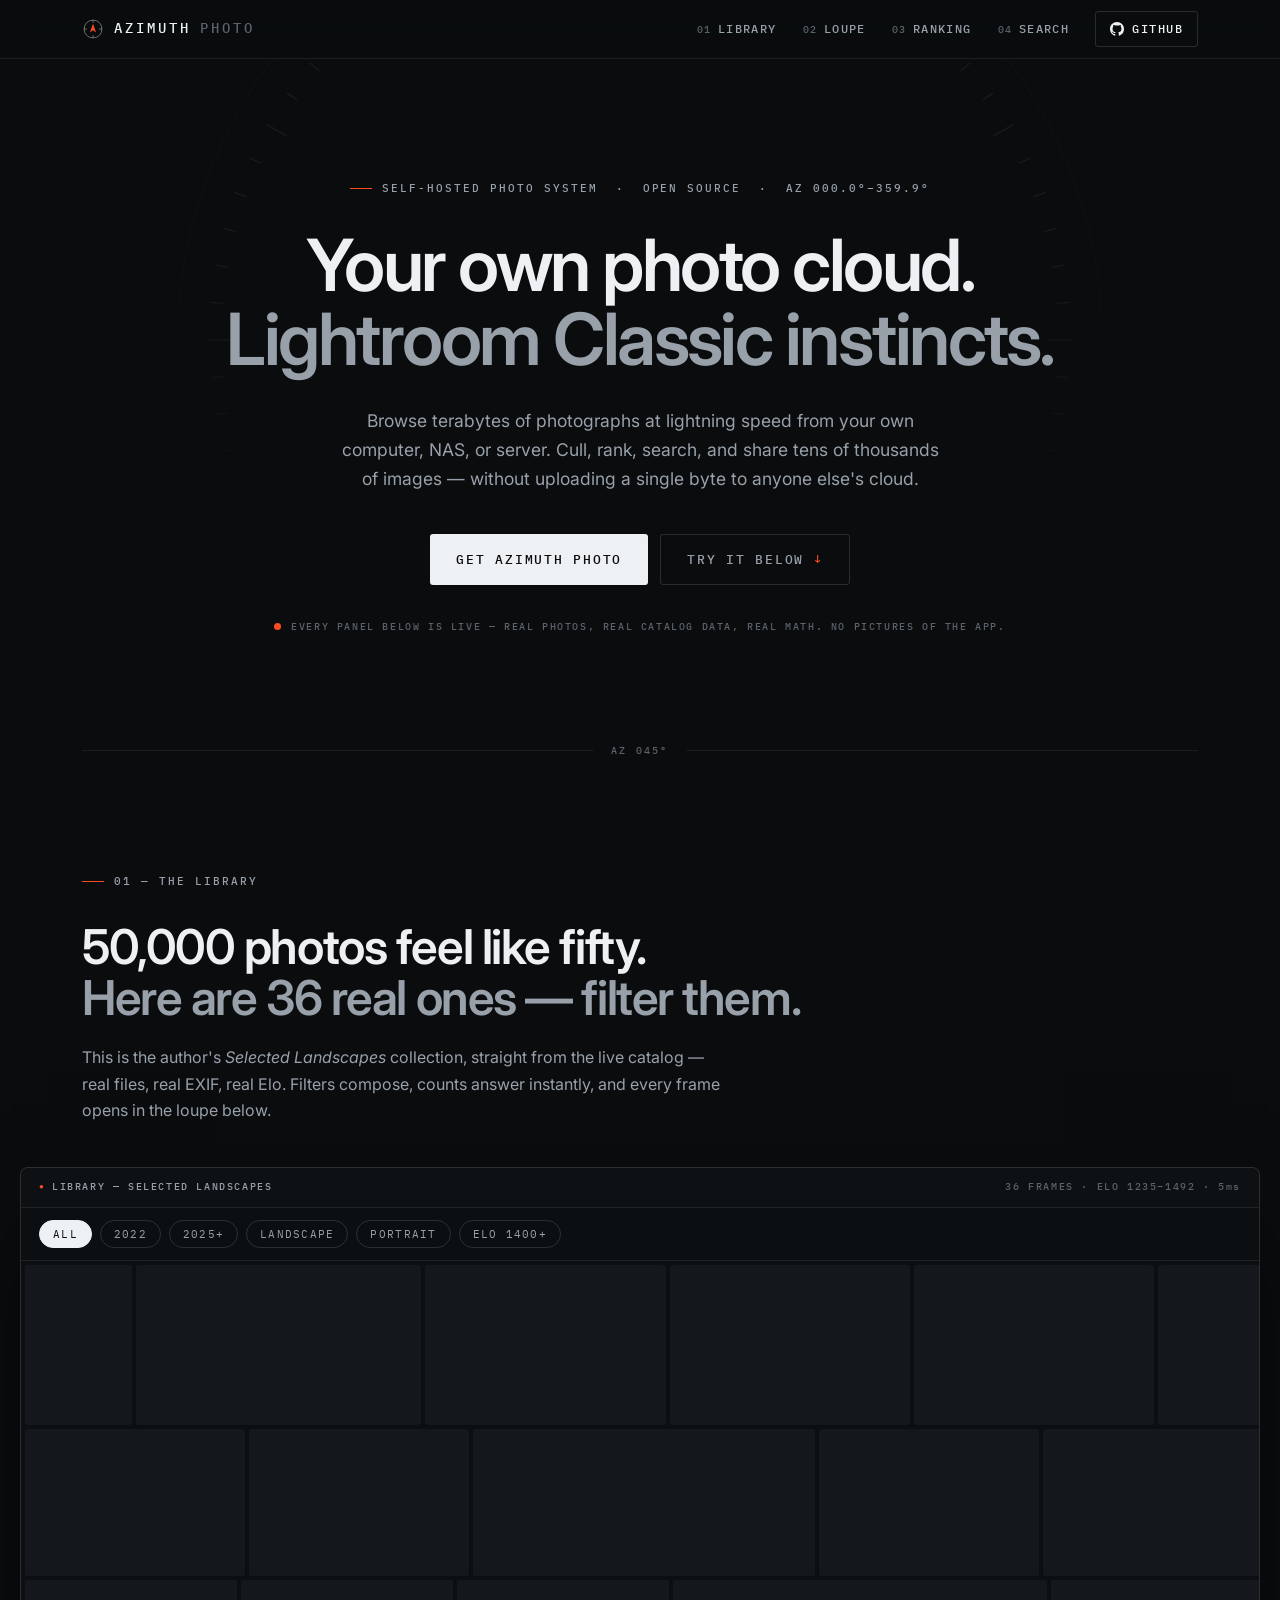
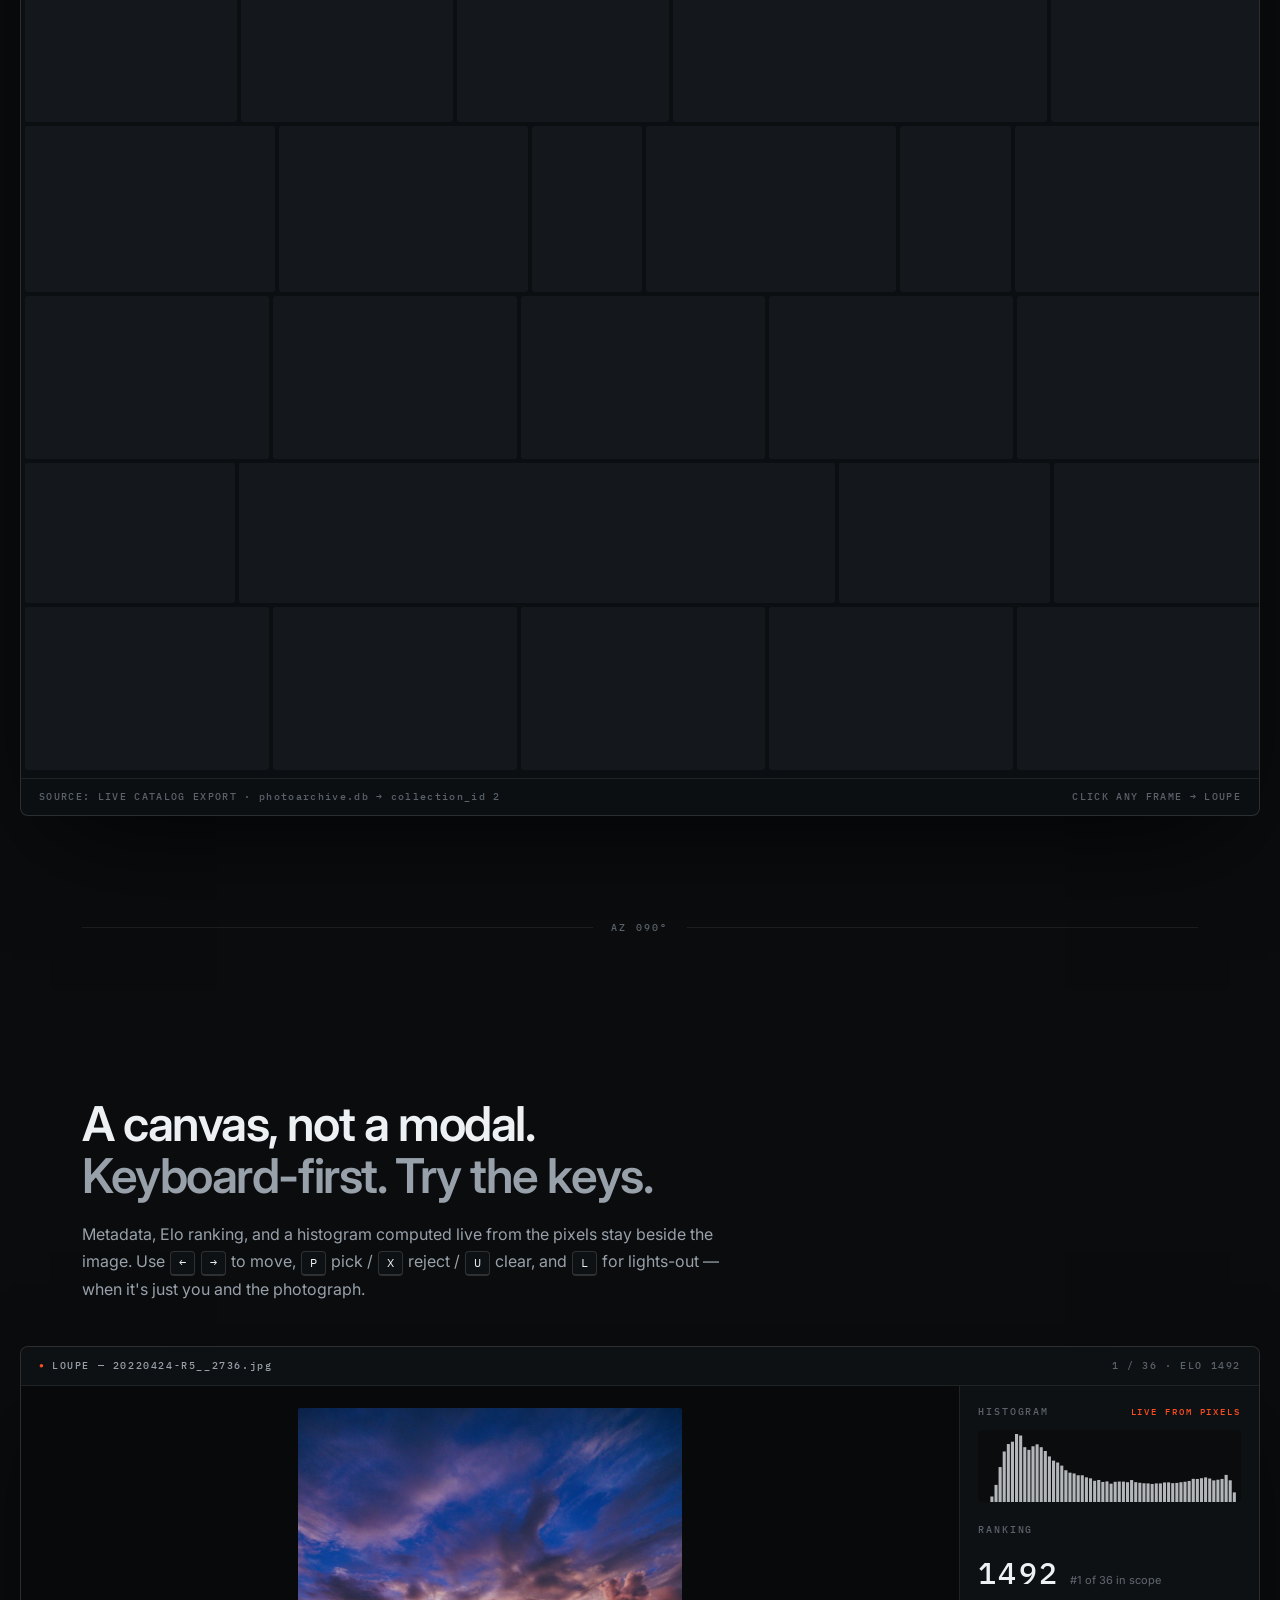
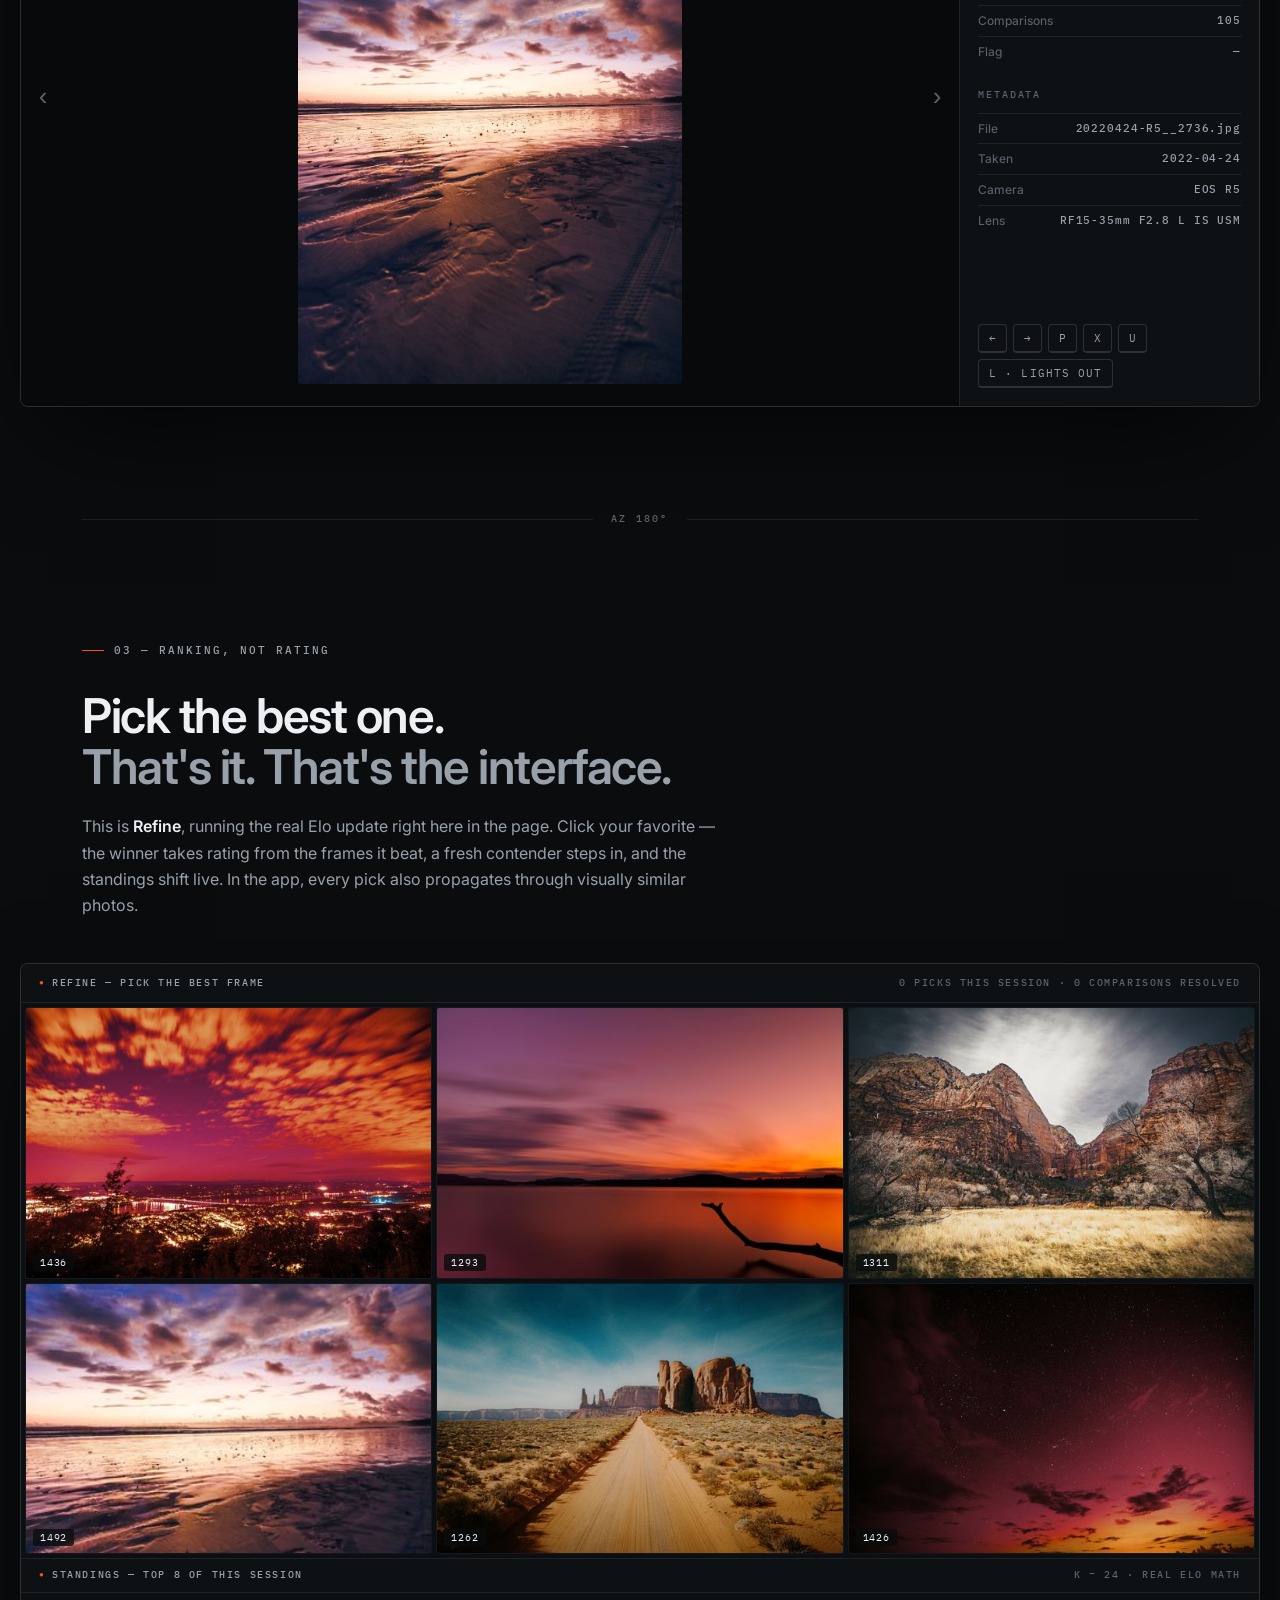
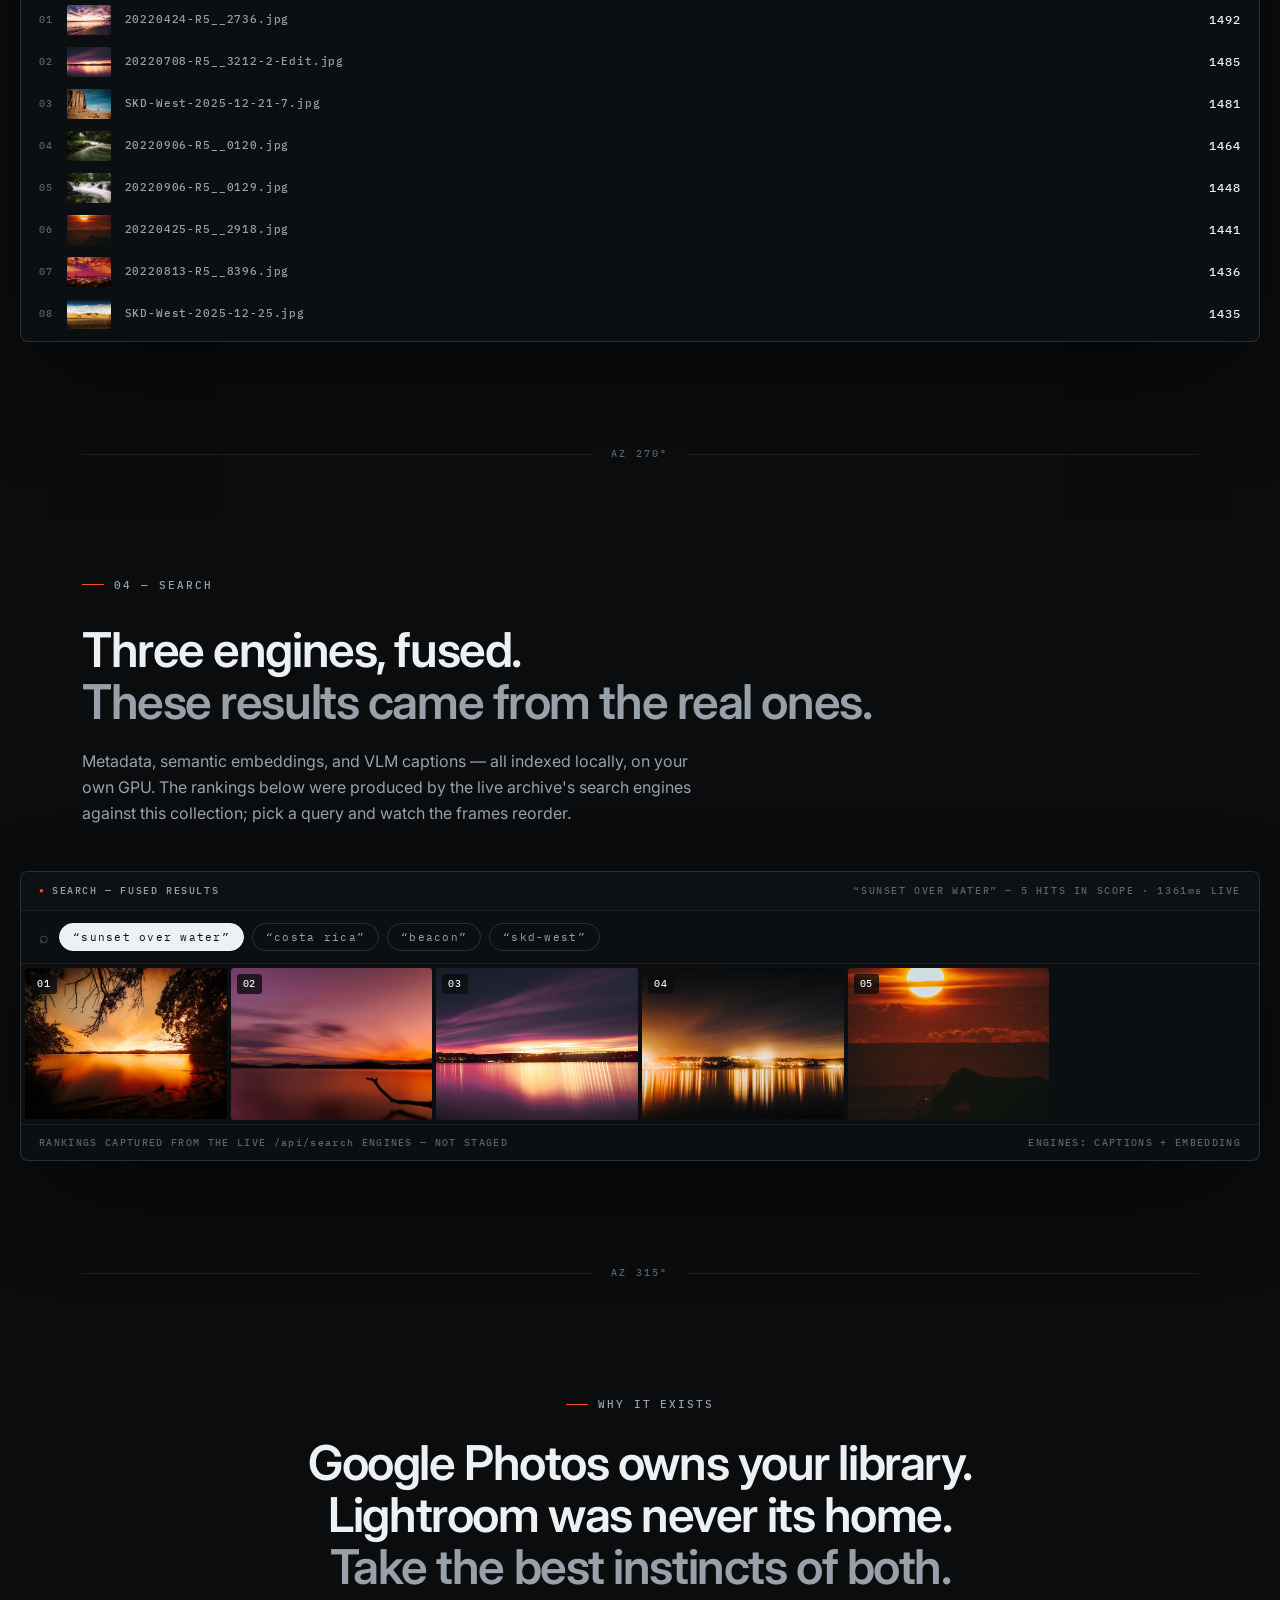
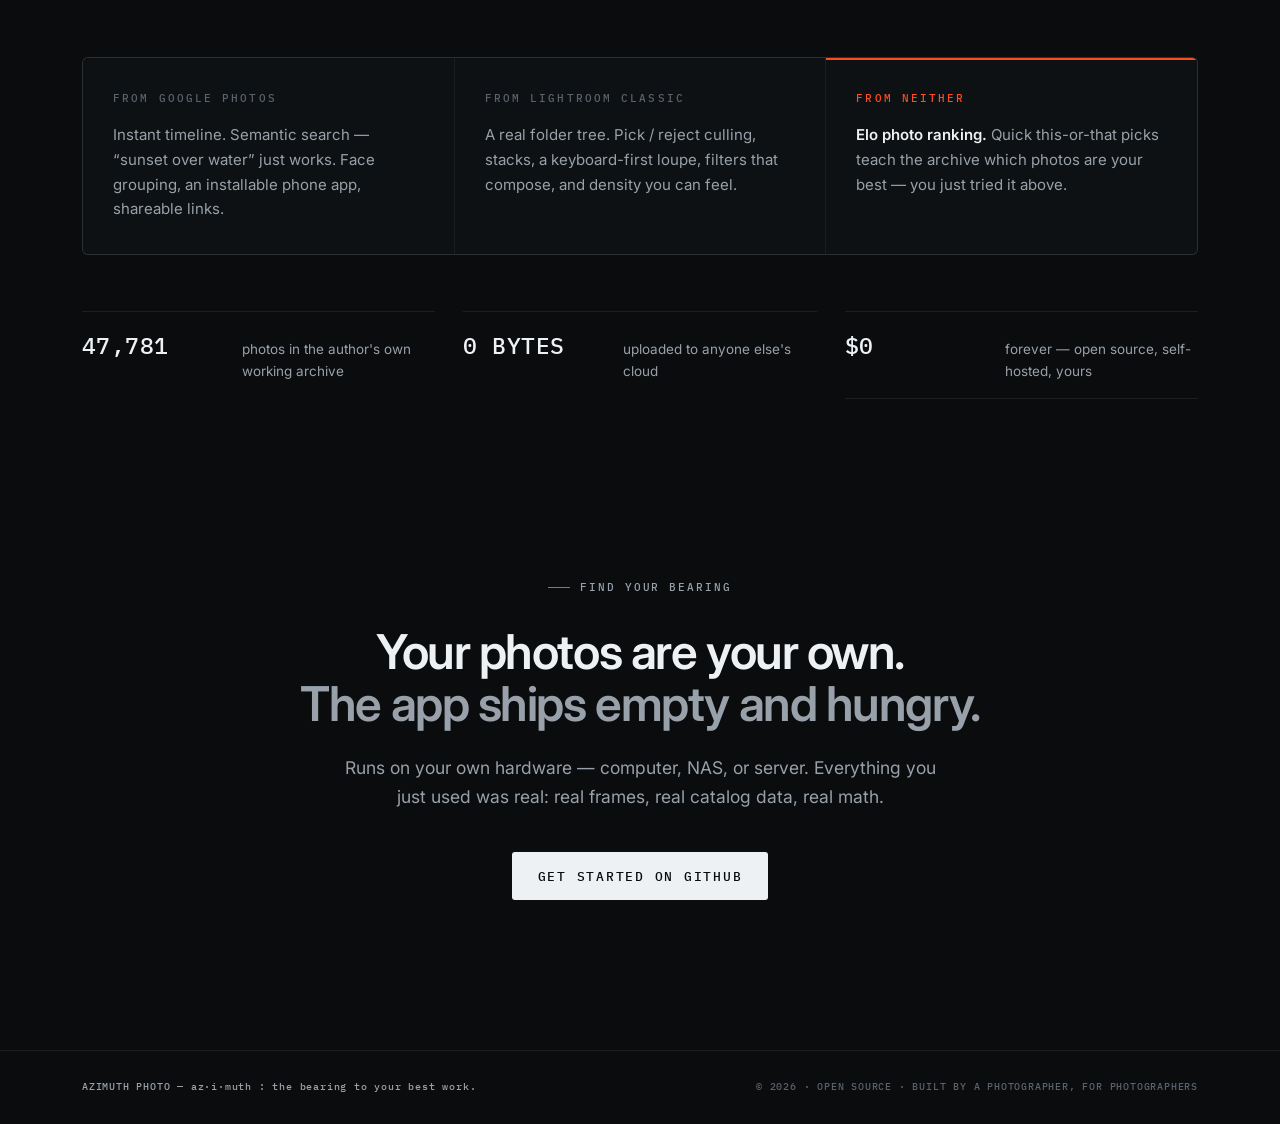
==== index.html @ 3cb63f6b "Point GitHub links at renamed azimuth-photo repo Co-Authored-By: Claude Fable 5 <noreply@anthropic.c" ====
<!DOCTYPE html>
<html lang="en">
<head>
<meta charset="UTF-8">
<meta name="viewport" content="width=device-width, initial-scale=1.0">
<title>Azimuth Photo — Your own photo cloud, with Lightroom Classic instincts</title>
<meta name="description" content="Azimuth Photo is a fast, self-hosted photo library. Browse terabytes at lightning speed, rank your best work with Elo, search semantically — all on your own hardware. Open source, free.">
<meta property="og:title" content="Azimuth Photo">
<meta property="og:description" content="Your own photo cloud — with Lightroom Classic instincts. Self-hosted, blazing fast, open source.">
<meta property="og:image" content="https://azimuthphoto.com/assets/photos/lg/4303.jpg">
<meta property="og:url" content="https://azimuthphoto.com">
<link rel="icon" href="assets/favicon.svg" type="image/svg+xml">
<link rel="preconnect" href="https://fonts.googleapis.com">
<link rel="preconnect" href="https://fonts.gstatic.com" crossorigin>
<link href="https://fonts.googleapis.com/css2?family=Inter:wght@400;450;500;600&family=IBM+Plex+Mono:wght@400;500&display=swap" rel="stylesheet">
<link rel="stylesheet" href="style.css">
</head>
<body>

<nav class="nav">
  <div class="nav-inner">
    <a class="wordmark" href="#top">
      <svg class="mark" viewBox="0 0 32 32" aria-hidden="true"><g fill="none" stroke="currentColor"><circle cx="16" cy="16" r="13" stroke-width="1.2" opacity=".5"/><path d="M16 3v4M16 25v4M3 16h4M25 16h4" stroke-width="1.2" opacity=".5"/><path d="M16 8.5 20.5 21 16 17.8 11.5 21Z" fill="var(--accent)" stroke="none"/></g></svg>
      <span>AZIMUTH</span><span class="wm-dim">PHOTO</span>
    </a>
    <div class="nav-links">
      <a href="#library"><span class="idx">01</span>Library</a>
      <a href="#loupe"><span class="idx">02</span>Loupe</a>
      <a href="#ranking"><span class="idx">03</span>Ranking</a>
      <a href="#search"><span class="idx">04</span>Search</a>
      <a class="nav-cta" href="https://github.com/Sean-Kenneth-Doherty/azimuth-photo" target="_blank" rel="noopener">
        <svg viewBox="0 0 16 16" width="14" height="14" fill="currentColor" aria-hidden="true"><path d="M8 0C3.58 0 0 3.58 0 8c0 3.54 2.29 6.53 5.47 7.59.4.07.55-.17.55-.38 0-.19-.01-.82-.01-1.49-2.01.37-2.53-.49-2.69-.94-.09-.23-.48-.94-.82-1.13-.28-.15-.68-.52-.01-.53.63-.01 1.08.58 1.23.82.72 1.21 1.87.87 2.33.66.07-.52.28-.87.51-1.07-1.78-.2-3.64-.89-3.64-3.95 0-.87.31-1.59.82-2.15-.08-.2-.36-1.02.08-2.12 0 0 .67-.21 2.2.82.64-.18 1.32-.27 2-.27s1.36.09 2 .27c1.53-1.04 2.2-.82 2.2-.82.44 1.1.16 1.92.08 2.12.51.56.82 1.27.82 2.15 0 3.07-1.87 3.75-3.65 3.95.29.25.54.73.54 1.48 0 1.07-.01 1.93-.01 2.2 0 .21.15.46.55.38A8.01 8.01 0 0 0 16 8c0-4.42-3.58-8-8-8Z"/></svg>
        GITHUB
      </a>
    </div>
  </div>
</nav>

<header class="hero" id="top">
  <div class="compass" aria-hidden="true"></div>
  <div class="hero-inner">
    <p class="kicker mono reveal"><span class="tick"></span>SELF-HOSTED PHOTO SYSTEM&nbsp;&nbsp;·&nbsp;&nbsp;OPEN SOURCE&nbsp;&nbsp;·&nbsp;&nbsp;AZ 000.0°–359.9°</p>
    <h1 class="reveal d1">Your own photo cloud.<br><span class="dim">Lightroom Classic instincts.</span></h1>
    <p class="lede reveal d2">Browse terabytes of photographs at lightning speed from your own computer, NAS, or server. Cull, rank, search, and share tens of thousands of images — without uploading a single byte to anyone else's cloud.</p>
    <div class="hero-actions reveal d3">
      <a class="btn btn-primary" href="https://github.com/Sean-Kenneth-Doherty/azimuth-photo" target="_blank" rel="noopener">GET AZIMUTH PHOTO</a>
      <a class="btn btn-ghost" href="#library">TRY IT BELOW <span class="arrow">↓</span></a>
    </div>
    <p class="live-note mono reveal d3"><span class="pulse"></span>EVERY PANEL BELOW IS LIVE — REAL PHOTOS, REAL CATALOG DATA, REAL MATH. NO PICTURES OF THE APP.</p>
  </div>
</header>

<div class="ruler" aria-hidden="true"><span class="mono">AZ 045°</span></div>

<!-- ——— 01 · LIBRARY (interactive grid) ——— -->
<section class="feature" id="library">
  <div class="section-inner">
    <p class="kicker mono reveal"><span class="tick"></span>01 — THE LIBRARY</p>
    <h2 class="reveal d1">50,000 photos feel like fifty.<br><span class="dim">Here are 36 real ones — filter them.</span></h2>
    <p class="section-lede reveal d2">This is the author's <em>Selected Landscapes</em> collection, straight from the live catalog — real files, real EXIF, real Elo. Filters compose, counts answer instantly, and every frame opens in the loupe below.</p>
  </div>
  <div class="widget reveal d2">
    <div class="widget-bar mono">
      <span class="wb-title">LIBRARY — SELECTED LANDSCAPES</span>
      <span class="wb-meta" id="grid-count"></span>
    </div>
    <div class="widget-toolbar" id="grid-filters"></div>
    <div class="lib-grid" id="lib-grid"></div>
    <div class="widget-foot mono"><span>SOURCE: LIVE CATALOG EXPORT · photoarchive.db → collection_id 2</span><span>CLICK ANY FRAME → LOUPE</span></div>
  </div>
</section>

<div class="ruler" aria-hidden="true"><span class="mono">AZ 090°</span></div>

<!-- ——— 02 · LOUPE (interactive) ——— -->
<section class="feature" id="loupe">
  <div class="section-inner">
    <p class="kicker mono reveal"><span class="tick"></span>02 — THE LOUPE</p>
    <h2 class="reveal d1">A canvas, not a modal.<br><span class="dim">Keyboard-first. Try the keys.</span></h2>
    <p class="section-lede reveal d2">Metadata, Elo ranking, and a histogram computed live from the pixels stay beside the image. Use <span class="key">←</span> <span class="key">→</span> to move, <span class="key">P</span> pick / <span class="key">X</span> reject / <span class="key">U</span> clear, and <span class="key">L</span> for lights-out — when it's just you and the photograph.</p>
  </div>
  <div class="widget loupe-widget reveal d2" id="loupe-widget" tabindex="0">
    <div class="widget-bar mono">
      <span class="wb-title" id="loupe-title">LOUPE</span>
      <span class="wb-meta" id="loupe-pos"></span>
    </div>
    <div class="loupe-body">
      <button class="loupe-nav prev" id="loupe-prev" aria-label="Previous photo">‹</button>
      <div class="loupe-stage" id="loupe-stage"><img id="loupe-img" alt="Loupe photograph"></div>
      <button class="loupe-nav next" id="loupe-next" aria-label="Next photo">›</button>
      <aside class="loupe-panel" id="loupe-panel">
        <div class="lp-block">
          <h4 class="mono">HISTOGRAM <span class="lp-live">LIVE FROM PIXELS</span></h4>
          <canvas id="loupe-hist" width="256" height="72"></canvas>
        </div>
        <div class="lp-block">
          <h4 class="mono">RANKING</h4>
          <div class="lp-elo"><span class="mono" id="loupe-elo"></span><span class="lp-elo-sub" id="loupe-elo-sub"></span></div>
          <div class="lp-row"><span>Comparisons</span><span class="mono" id="loupe-cmp"></span></div>
          <div class="lp-row"><span>Flag</span><span class="mono" id="loupe-flag">—</span></div>
        </div>
        <div class="lp-block">
          <h4 class="mono">METADATA</h4>
          <div class="lp-row"><span>File</span><span class="mono lp-file" id="loupe-file"></span></div>
          <div class="lp-row"><span>Taken</span><span class="mono" id="loupe-date"></span></div>
          <div class="lp-row"><span>Camera</span><span class="mono" id="loupe-cam"></span></div>
          <div class="lp-row"><span>Lens</span><span class="mono" id="loupe-lens"></span></div>
        </div>
        <div class="lp-keys mono">
          <button data-k="ArrowLeft">←</button><button data-k="ArrowRight">→</button>
          <button data-k="p">P</button><button data-k="x">X</button><button data-k="u">U</button>
          <button data-k="l" class="lp-key-l">L · LIGHTS OUT</button>
        </div>
      </aside>
    </div>
  </div>
</section>

<div class="ruler" aria-hidden="true"><span class="mono">AZ 180°</span></div>

<!-- ——— 03 · REFINE (interactive Elo) ——— -->
<section class="feature" id="ranking">
  <div class="section-inner">
    <p class="kicker mono reveal"><span class="tick"></span>03 — RANKING, NOT RATING</p>
    <h2 class="reveal d1">Pick the best one.<br><span class="dim">That's it. That's the interface.</span></h2>
    <p class="section-lede reveal d2">This is <strong>Refine</strong>, running the real Elo update right here in the page. Click your favorite — the winner takes rating from the frames it beat, a fresh contender steps in, and the standings shift live. In the app, every pick also propagates through visually similar photos.</p>
  </div>
  <div class="widget reveal d2">
    <div class="widget-bar mono">
      <span class="wb-title">REFINE — PICK THE BEST FRAME</span>
      <span class="wb-meta" id="refine-stats"></span>
    </div>
    <div class="refine-mosaic" id="refine-mosaic"></div>
    <div class="refine-board" id="refine-board">
      <div class="widget-bar mono thin"><span class="wb-title">STANDINGS — TOP 8 OF THIS SESSION</span><span class="wb-meta">K = 24 · REAL ELO MATH</span></div>
      <ol id="refine-list"></ol>
    </div>
  </div>
</section>

<div class="ruler" aria-hidden="true"><span class="mono">AZ 270°</span></div>

<!-- ——— 04 · SEARCH (real engine results) ——— -->
<section class="feature" id="search">
  <div class="section-inner">
    <p class="kicker mono reveal"><span class="tick"></span>04 — SEARCH</p>
    <h2 class="reveal d1">Three engines, fused.<br><span class="dim">These results came from the real ones.</span></h2>
    <p class="section-lede reveal d2">Metadata, semantic embeddings, and VLM captions — all indexed locally, on your own GPU. The rankings below were produced by the live archive's search engines against this collection; pick a query and watch the frames reorder.</p>
  </div>
  <div class="widget reveal d2">
    <div class="widget-bar mono">
      <span class="wb-title">SEARCH — FUSED RESULTS</span>
      <span class="wb-meta" id="search-meta"></span>
    </div>
    <div class="widget-toolbar search-toolbar">
      <span class="search-icon" aria-hidden="true">⌕</span>
      <div class="search-chips" id="search-chips"></div>
    </div>
    <div class="search-grid" id="search-grid"></div>
    <div class="widget-foot mono"><span>RANKINGS CAPTURED FROM THE LIVE /api/search ENGINES — NOT STAGED</span><span id="search-src"></span></div>
  </div>
</section>

<div class="ruler" aria-hidden="true"><span class="mono">AZ 315°</span></div>

<!-- ——— WHY / positioning ——— -->
<section class="why">
  <div class="section-inner">
    <p class="kicker mono reveal"><span class="tick"></span>WHY IT EXISTS</p>
    <h2 class="reveal d1">Google Photos owns your library.<br>Lightroom was never its home.<br><span class="dim">Take the best instincts of both.</span></h2>
    <div class="cols reveal d2">
      <div class="col">
        <h3 class="mono">FROM GOOGLE PHOTOS</h3>
        <p>Instant timeline. Semantic search — “sunset over water” just works. Face grouping, an installable phone app, shareable links.</p>
      </div>
      <div class="col">
        <h3 class="mono">FROM LIGHTROOM CLASSIC</h3>
        <p>A real folder tree. Pick / reject culling, stacks, a keyboard-first loupe, filters that compose, and density you can feel.</p>
      </div>
      <div class="col col-accent">
        <h3 class="mono">FROM NEITHER</h3>
        <p><strong>Elo photo ranking.</strong> Quick this-or-that picks teach the archive which photos are your best — you just tried it above.</p>
      </div>
    </div>
    <div class="stats-row reveal d3">
      <div class="stat"><span class="num mono">47,781</span><span class="lbl">photos in the author's own working archive</span></div>
      <div class="stat"><span class="num mono">0 BYTES</span><span class="lbl">uploaded to anyone else's cloud</span></div>
      <div class="stat"><span class="num mono">$0</span><span class="lbl">forever — open source, self-hosted, yours</span></div>
    </div>
  </div>
</section>

<section class="cta">
  <div class="compass compass-cta" aria-hidden="true"></div>
  <div class="section-inner">
    <p class="kicker mono reveal"><span class="tick"></span>FIND YOUR BEARING</p>
    <h2 class="reveal d1">Your photos are your own.<br><span class="dim">The app ships empty and hungry.</span></h2>
    <p class="lede reveal d2">Runs on your own hardware — computer, NAS, or server. Everything you just used was real: real frames, real catalog data, real math.</p>
    <div class="hero-actions reveal d3">
      <a class="btn btn-primary" href="https://github.com/Sean-Kenneth-Doherty/azimuth-photo" target="_blank" rel="noopener">GET STARTED ON GITHUB</a>
    </div>
  </div>
</section>

<footer class="footer">
  <div class="section-inner footer-inner">
    <span class="mono">AZIMUTH PHOTO — az·i·muth : the bearing to your best work.</span>
    <span class="mono dim2">© 2026 · OPEN SOURCE · BUILT BY A PHOTOGRAPHER, FOR PHOTOGRAPHERS</span>
  </div>
</footer>

<script type="module" src="js/main.js"></script>
</body>
</html>
---- style.css ----
/* ————— Azimuth Photo — azimuthphoto.com ————— */
:root {
  --bg: #0a0c0e;
  --bg-raise: #0e1114;
  --ink: #eef1f4;
  --ink-dim: #98a1aa;
  --ink-faint: #5a626b;
  --line: rgba(238, 241, 244, 0.08);
  --line-strong: rgba(238, 241, 244, 0.14);
  --accent: #fc4d21;
  --max: 1180px;
  --sans: "Inter", -apple-system, system-ui, sans-serif;
  --mono: "IBM Plex Mono", ui-monospace, monospace;
}

* { margin: 0; padding: 0; box-sizing: border-box; }
html { scroll-behavior: smooth; }
body {
  background: var(--bg);
  color: var(--ink);
  font-family: var(--sans);
  font-size: 16.5px;
  line-height: 1.65;
  font-weight: 450;
  -webkit-font-smoothing: antialiased;
  overflow-x: hidden;
}
img { display: block; max-width: 100%; }
a { color: inherit; text-decoration: none; }
.mono { font-family: var(--mono); letter-spacing: 0.08em; }
.dim { color: var(--ink-dim); }

/* ————— nav ————— */
.nav {
  position: fixed; top: 0; left: 0; right: 0; z-index: 50;
  backdrop-filter: blur(14px); -webkit-backdrop-filter: blur(14px);
  background: rgba(10, 12, 14, 0.75);
  border-bottom: 1px solid var(--line);
}
.nav-inner {
  max-width: var(--max); margin: 0 auto; padding: 0 32px;
  height: 58px; display: flex; align-items: center; justify-content: space-between;
}
.wordmark {
  display: flex; align-items: center; gap: 10px;
  font-family: var(--mono); font-size: 14px; font-weight: 500;
  letter-spacing: 0.22em;
}
.wordmark .wm-dim { color: var(--ink-faint); margin-left: -2px; }
.wordmark .mark { width: 22px; height: 22px; color: var(--ink); }
.nav-links { display: flex; align-items: center; gap: 26px; }
.nav-links a {
  color: var(--ink-dim); transition: color 0.2s;
  font-size: 12px; letter-spacing: 0.12em; text-transform: uppercase;
  font-family: var(--mono);
}
.nav-links a .idx { color: var(--ink-faint); margin-right: 6px; font-size: 10px; }
.nav-links a:hover { color: var(--ink); }
.nav-cta {
  display: inline-flex; align-items: center; gap: 8px;
  border: 1px solid var(--line-strong); border-radius: 3px; padding: 7px 14px;
  color: var(--ink) !important; transition: border-color 0.2s, background 0.2s;
}
.nav-cta:hover { border-color: var(--accent); background: rgba(252, 77, 33, 0.07); }

/* ————— hero ————— */
.hero {
  position: relative;
  padding: 170px 32px 0;
  text-align: center;
}
.compass {
  position: absolute; left: 50%; top: -360px;
  width: 1400px; height: 1400px; margin-left: -700px;
  pointer-events: none; opacity: 0.4;
  -webkit-mask-image: linear-gradient(to bottom, #000 42%, transparent 68%);
  mask-image: linear-gradient(to bottom, #000 42%, transparent 68%);
}
.compass-cta {
  -webkit-mask-image: linear-gradient(to top, #000 42%, transparent 68%);
  mask-image: linear-gradient(to top, #000 42%, transparent 68%);
}
.compass svg { width: 100%; height: 100%; animation: rotate 300s linear infinite; will-change: transform; }
@keyframes rotate { to { transform: rotate(360deg); } }

.hero-inner { position: relative; max-width: 900px; margin: 0 auto; }
.kicker {
  display: inline-flex; align-items: center; gap: 10px;
  font-size: 11px; color: var(--ink-dim); margin-bottom: 30px;
  letter-spacing: 0.18em;
}
.kicker .tick { width: 22px; height: 1px; background: var(--accent); display: inline-block; }
h1 {
  font-weight: 600;
  font-size: clamp(40px, 5.8vw, 72px);
  line-height: 1.04; letter-spacing: -0.035em;
}
.lede {
  max-width: 600px; margin: 30px auto 0;
  font-size: 17.5px; color: var(--ink-dim); font-weight: 400;
}
.hero-actions {
  display: flex; gap: 12px; justify-content: center; margin-top: 40px;
}
.btn {
  display: inline-flex; align-items: center; gap: 10px;
  padding: 14px 26px; border-radius: 3px;
  font-family: var(--mono); font-size: 12.5px; font-weight: 500; letter-spacing: 0.14em;
  transition: transform 0.2s, box-shadow 0.2s, background 0.2s, border-color 0.2s, color 0.2s;
}
.btn-primary { background: var(--ink); color: #0a0c0e; }
.btn-primary:hover {
  background: #fff; transform: translateY(-1px);
  box-shadow: 0 10px 34px -10px rgba(238, 241, 244, 0.35);
}
.btn-ghost { border: 1px solid var(--line-strong); color: var(--ink-dim); }
.btn-ghost:hover { border-color: var(--ink-faint); color: var(--ink); }
.btn .arrow { font-size: 12px; color: var(--accent); }

.hero-shot {
  position: relative; max-width: 1180px; margin: 84px auto 0;
  border-radius: 6px; overflow: hidden;
  border: 1px solid var(--line-strong);
  box-shadow: 0 50px 140px -30px rgba(0, 0, 0, 0.85);
}
.fig-bar {
  display: flex; justify-content: space-between; align-items: center;
  background: var(--bg-raise); padding: 10px 16px;
  border-bottom: 1px solid var(--line);
  font-size: 10px; color: var(--ink-faint); letter-spacing: 0.16em;
}
.fig-bar span:first-child { color: var(--ink-dim); }

/* ————— rulers ————— */
.ruler {
  position: relative; max-width: var(--max); margin: 0 auto;
  padding: 104px 32px 0; display: flex; align-items: center; gap: 18px;
}
.ruler::before, .ruler::after { content: ""; flex: 1; height: 1px; background: var(--line); }
.ruler span { font-size: 10px; color: var(--ink-faint); letter-spacing: 0.22em; }

/* ————— sections ————— */
section { padding: 104px 0 0; }
.section-inner { max-width: var(--max); margin: 0 auto; padding: 0 32px; }
h2 {
  font-weight: 600;
  font-size: clamp(30px, 4vw, 48px);
  line-height: 1.08; letter-spacing: -0.03em;
}
.why { text-align: center; }
.why h2 { max-width: 840px; margin: 0 auto; }
.why .kicker { margin-bottom: 24px; }

.cols {
  display: grid; grid-template-columns: repeat(3, 1fr); gap: 1px;
  margin-top: 64px; text-align: left;
  background: var(--line); border: 1px solid var(--line); border-radius: 6px;
  overflow: hidden;
}
.col { background: var(--bg-raise); padding: 32px 30px; }
.col h3 {
  font-size: 10.5px; font-weight: 500; color: var(--ink-faint);
  letter-spacing: 0.2em; margin-bottom: 16px;
}
.col p { font-size: 15px; color: var(--ink-dim); font-weight: 400; }
.col p strong { color: var(--ink); font-weight: 600; }
.col-accent { box-shadow: inset 0 2px 0 var(--accent); }
.col-accent h3 { color: var(--accent); }

/* ————— feature splits ————— */
.split {
  display: grid; grid-template-columns: 5fr 7fr; gap: 72px; align-items: center;
}
.split.flip .copy { order: 2; }
.split.flip figure { order: 1; }
.copy .kicker { margin-bottom: 20px; }
.copy h2 { margin-bottom: 22px; }
.copy > p { color: var(--ink-dim); font-size: 16px; font-weight: 400; }
.copy p strong { color: var(--ink); font-weight: 600; }

.ticks { list-style: none; margin-top: 30px; }
.ticks li {
  position: relative; padding: 10px 0 10px 26px;
  color: var(--ink-dim); font-size: 14.5px; font-weight: 400;
  border-top: 1px solid var(--line);
}
.ticks li:last-child { border-bottom: 1px solid var(--line); }
.ticks li::before {
  content: ""; position: absolute; left: 2px; top: 50%;
  width: 12px; height: 1px; background: var(--accent);
}

.shot {
  border-radius: 6px; overflow: hidden;
  border: 1px solid var(--line-strong);
  box-shadow: 0 40px 100px -24px rgba(0, 0, 0, 0.75);
}
.shot img { width: 100%; }
.shot figcaption {
  padding: 11px 16px; font-size: 9.5px; color: var(--ink-faint);
  background: var(--bg-raise); border-top: 1px solid var(--line);
  letter-spacing: 0.16em;
}

/* ————— lights out ————— */
.lightsout { padding: 130px 0 30px; background: #000; margin-top: 130px; }
.lightsout figure { max-width: 1280px; margin: 0 auto; }
.lightsout img { width: 100%; }
.lightsout figcaption {
  text-align: center; color: var(--ink-faint); font-size: 14px;
  letter-spacing: 0.02em; padding-top: 30px; font-weight: 400;
}
.lightsout figcaption .mono { color: var(--accent); font-size: 10.5px; letter-spacing: 0.2em; }

/* ————— mobile / stats ————— */
.phone { display: flex; justify-content: center; }
.phone-frame {
  width: min(320px, 78vw); border-radius: 40px; padding: 11px;
  background: #101317; border: 1px solid var(--line-strong);
  box-shadow: 0 50px 120px -24px rgba(0, 0, 0, 0.85);
}
.phone-frame img { border-radius: 30px; }
.stats { display: grid; margin-top: 36px; }
.stat {
  display: flex; align-items: baseline; gap: 20px;
  padding: 15px 0; border-top: 1px solid var(--line);
}
.stat:last-child { border-bottom: 1px solid var(--line); }
.stat .num { font-size: 23px; color: var(--ink); min-width: 140px; letter-spacing: 0.02em; }
.stat .lbl { font-size: 13.5px; color: var(--ink-dim); font-weight: 400; }

/* ————— CTA / footer ————— */
.cta { position: relative; text-align: center; padding: 170px 0 150px; overflow: hidden; }
.compass-cta { top: auto; bottom: -1060px; opacity: 0.45; }
.cta .lede { margin-top: 24px; }

.footer { border-top: 1px solid var(--line); padding: 28px 0; }
.footer-inner {
  display: flex; justify-content: space-between; gap: 16px; flex-wrap: wrap;
  font-size: 10px; color: var(--ink-dim); letter-spacing: 0.14em;
}
.footer .dim2 { color: var(--ink-faint); }

/* ————— live widgets ————— */
.live-note {
  display: inline-flex; align-items: center; gap: 10px;
  margin-top: 34px; font-size: 10px; color: var(--ink-faint); letter-spacing: 0.16em;
}
.pulse {
  width: 7px; height: 7px; border-radius: 50%; background: var(--accent);
  box-shadow: 0 0 0 0 rgba(252, 77, 33, 0.5); animation: pulse 2.2s infinite;
}
@keyframes pulse {
  0% { box-shadow: 0 0 0 0 rgba(252, 77, 33, 0.45); }
  70% { box-shadow: 0 0 0 9px rgba(252, 77, 33, 0); }
  100% { box-shadow: 0 0 0 0 rgba(252, 77, 33, 0); }
}
.section-lede {
  max-width: 640px; margin-top: 20px;
  color: var(--ink-dim); font-size: 16px; font-weight: 400;
}
.section-lede strong { color: var(--ink); font-weight: 600; }
.key {
  display: inline-block; padding: 1px 8px; margin: 0 1px;
  border: 1px solid var(--line-strong); border-bottom-width: 2px; border-radius: 4px;
  font-family: var(--mono); font-size: 12px; color: var(--ink);
  background: var(--bg-raise);
}

.widget {
  max-width: 1240px; margin: 44px auto 0; padding: 0;
  border: 1px solid var(--line-strong); border-radius: 8px; overflow: hidden;
  background: #0c0f12;
  box-shadow: 0 40px 110px -30px rgba(0, 0, 0, 0.8);
}
.widget-bar {
  display: flex; justify-content: space-between; align-items: center; gap: 16px;
  background: var(--bg-raise); padding: 11px 18px;
  border-bottom: 1px solid var(--line);
  font-size: 10px; letter-spacing: 0.16em;
}
.widget-bar.thin { padding: 8px 18px; }
.wb-title { color: var(--ink-dim); }
.wb-title::before { content: "● "; color: var(--accent); font-size: 8px; vertical-align: 1px; }
.wb-meta { color: var(--ink-faint); text-align: right; }
.widget-toolbar {
  display: flex; align-items: center; gap: 8px; flex-wrap: wrap;
  padding: 12px 18px; border-bottom: 1px solid var(--line);
}
.chip {
  font-size: 10.5px; letter-spacing: 0.12em; cursor: pointer;
  padding: 6px 13px; border-radius: 99px;
  background: transparent; color: var(--ink-dim);
  border: 1px solid var(--line-strong);
  transition: all 0.18s;
}
.chip:hover { color: var(--ink); border-color: var(--ink-faint); }
.chip.on { background: var(--ink); color: #0a0c0e; border-color: var(--ink); }
.widget-foot {
  display: flex; justify-content: space-between; gap: 16px; flex-wrap: wrap;
  padding: 10px 18px; border-top: 1px solid var(--line);
  font-size: 9.5px; color: var(--ink-faint); letter-spacing: 0.14em;
}

/* library grid */
.lib-grid { padding: 4px; min-height: 200px; }
.lib-row { display: flex; gap: 4px; margin-bottom: 4px; }
.lib-cell {
  position: relative; padding: 0; border: none; cursor: pointer;
  overflow: hidden; border-radius: 3px; background: #14181c; flex-shrink: 0;
}
.lib-cell img { width: 100%; height: 100%; object-fit: cover; transition: transform 0.35s, opacity 0.3s; }
.lib-cell:hover img { transform: scale(1.035); }
.cell-elo {
  position: absolute; left: 7px; bottom: 7px; z-index: 2;
  font-size: 10px; color: var(--ink); letter-spacing: 0.08em;
  background: rgba(10, 12, 14, 0.78); backdrop-filter: blur(4px);
  padding: 2px 7px; border-radius: 3px;
  opacity: 0; transform: translateY(4px); transition: all 0.2s;
}
.lib-cell:hover .cell-elo, .refine-cell .cell-elo { opacity: 1; transform: none; }

/* loupe */
.loupe-widget:focus { outline: none; }
.loupe-body {
  display: grid; grid-template-columns: 44px 1fr 44px 300px; align-items: stretch;
  background: #08090b; transition: background 0.5s;
}
.loupe-stage {
  display: flex; align-items: center; justify-content: center;
  min-height: 380px; max-height: 620px; padding: 22px 8px;
}
.loupe-stage img { max-width: 100%; max-height: 576px; object-fit: contain; border-radius: 2px; }
.loupe-nav {
  border: none; background: transparent; color: var(--ink-faint);
  font-size: 26px; cursor: pointer; transition: color 0.2s;
}
.loupe-nav:hover { color: var(--ink); }
.loupe-panel {
  border-left: 1px solid var(--line); background: var(--bg-raise);
  padding: 18px; display: flex; flex-direction: column; gap: 20px;
  transition: opacity 0.45s;
}
.lp-block h4 {
  font-size: 9.5px; font-weight: 500; color: var(--ink-faint);
  letter-spacing: 0.2em; margin-bottom: 10px;
  display: flex; justify-content: space-between; align-items: baseline;
}
.lp-live { color: var(--accent); font-size: 8.5px; }
#loupe-hist { width: 100%; height: 72px; display: block; background: #0a0c0e; border-radius: 4px; }
.lp-elo { display: flex; align-items: baseline; gap: 10px; margin-bottom: 8px; }
.lp-elo > .mono { font-size: 30px; color: var(--ink); }
.lp-elo-sub { font-size: 11px; color: var(--ink-faint); }
.lp-row {
  display: flex; justify-content: space-between; gap: 12px;
  font-size: 12px; color: var(--ink-faint); padding: 5px 0;
  border-top: 1px solid var(--line);
}
.lp-row .mono { color: var(--ink-dim); font-size: 11px; text-align: right; }
.lp-file { max-width: 170px; overflow: hidden; text-overflow: ellipsis; white-space: nowrap; }
.flag-pick { color: #6fdc8c !important; }
.flag-reject { color: var(--accent) !important; }
.lp-keys { display: flex; gap: 6px; flex-wrap: wrap; margin-top: auto; }
.lp-keys button {
  padding: 6px 10px; font-family: var(--mono); font-size: 11px;
  background: transparent; color: var(--ink-dim); cursor: pointer;
  border: 1px solid var(--line-strong); border-bottom-width: 2px; border-radius: 4px;
  transition: all 0.15s;
}
.lp-keys button:hover { color: var(--ink); border-color: var(--ink-faint); }
.lp-key-l { letter-spacing: 0.1em; }
.loupe-widget.lights-out .loupe-body { background: #000; }
.loupe-widget.lights-out .loupe-panel { opacity: 0.06; }
.loupe-widget.lights-out .loupe-panel:hover { opacity: 1; }

/* refine */
.refine-mosaic {
  display: grid; grid-template-columns: repeat(3, 1fr); gap: 4px; padding: 4px;
}
.refine-cell {
  position: relative; border: 1px solid transparent; padding: 0; cursor: pointer;
  border-radius: 3px; overflow: hidden; background: #14181c;
  aspect-ratio: 3 / 2;
  transition: border-color 0.2s, transform 0.2s;
}
.refine-cell:hover { border-color: var(--ink-faint); transform: translateY(-2px); }
.refine-cell img { width: 100%; height: 100%; object-fit: cover; }
.refine-cell.entering img { animation: enter 0.5s cubic-bezier(0.2, 0.7, 0.3, 1); }
@keyframes enter { from { opacity: 0; transform: scale(1.06); } }
.cell-elo i { font-style: normal; margin-left: 5px; font-size: 9px; }
i.up { color: #6fdc8c; } i.dn { color: var(--accent); }
.refine-board { border-top: 1px solid var(--line); }
#refine-list { list-style: none; padding: 6px 0; }
#refine-list li {
  display: flex; align-items: center; gap: 14px;
  padding: 6px 18px; font-size: 12px;
}
#refine-list li:hover { background: rgba(238, 241, 244, 0.025); }
.rb-rank { color: var(--ink-faint); font-size: 10px; }
#refine-list img { width: 44px; height: 30px; object-fit: cover; border-radius: 2px; }
.rb-name { color: var(--ink-dim); font-size: 10.5px; flex: 1; overflow: hidden; text-overflow: ellipsis; white-space: nowrap; }
.rb-elo { color: var(--ink); font-size: 12px; }
.rb-elo i { font-style: normal; font-size: 9px; margin-left: 3px; }

/* search */
.search-toolbar { gap: 10px; }
.search-icon { color: var(--ink-faint); font-size: 16px; }
.search-chips { display: flex; gap: 8px; flex-wrap: wrap; }
.search-grid {
  display: grid; grid-template-columns: repeat(6, 1fr); gap: 4px; padding: 4px;
  min-height: 140px;
}
.search-cell {
  position: relative; border-radius: 3px; overflow: hidden; background: #14181c;
  aspect-ratio: 4 / 3; animation: enter 0.45s cubic-bezier(0.2, 0.7, 0.3, 1) backwards;
}
.search-cell img { width: 100%; height: 100%; object-fit: cover; }
.cell-rank {
  position: absolute; left: 6px; top: 6px;
  font-size: 9.5px; color: var(--ink);
  background: rgba(10, 12, 14, 0.78); padding: 2px 6px; border-radius: 3px;
}

/* stats row in why */
.stats-row {
  display: grid; grid-template-columns: repeat(3, 1fr); gap: 28px;
  margin-top: 56px; text-align: left;
}

/* ————— reveal ————— */
.reveal { opacity: 0; transform: translateY(24px); transition: opacity 0.9s cubic-bezier(0.2, 0.6, 0.2, 1), transform 0.9s cubic-bezier(0.2, 0.6, 0.2, 1); }
.reveal.in { opacity: 1; transform: none; }
.d1 { transition-delay: 0.08s; } .d2 { transition-delay: 0.16s; }
.d3 { transition-delay: 0.24s; } .d4 { transition-delay: 0.32s; }
@media (prefers-reduced-motion: reduce) {
  .reveal { opacity: 1; transform: none; transition: none; }
  .compass svg { animation: none; }
}

/* ————— responsive ————— */
@media (max-width: 900px) {
  .split { grid-template-columns: 1fr; gap: 44px; }
  .split.flip .copy { order: 1; } .split.flip figure { order: 2; }
  .cols { grid-template-columns: 1fr; }
  .nav-links a:not(.nav-cta) { display: none; }
  .hero { padding-top: 130px; }
  .stat .num { min-width: 112px; font-size: 20px; }
  .hero-actions { flex-direction: column; align-items: center; }
}
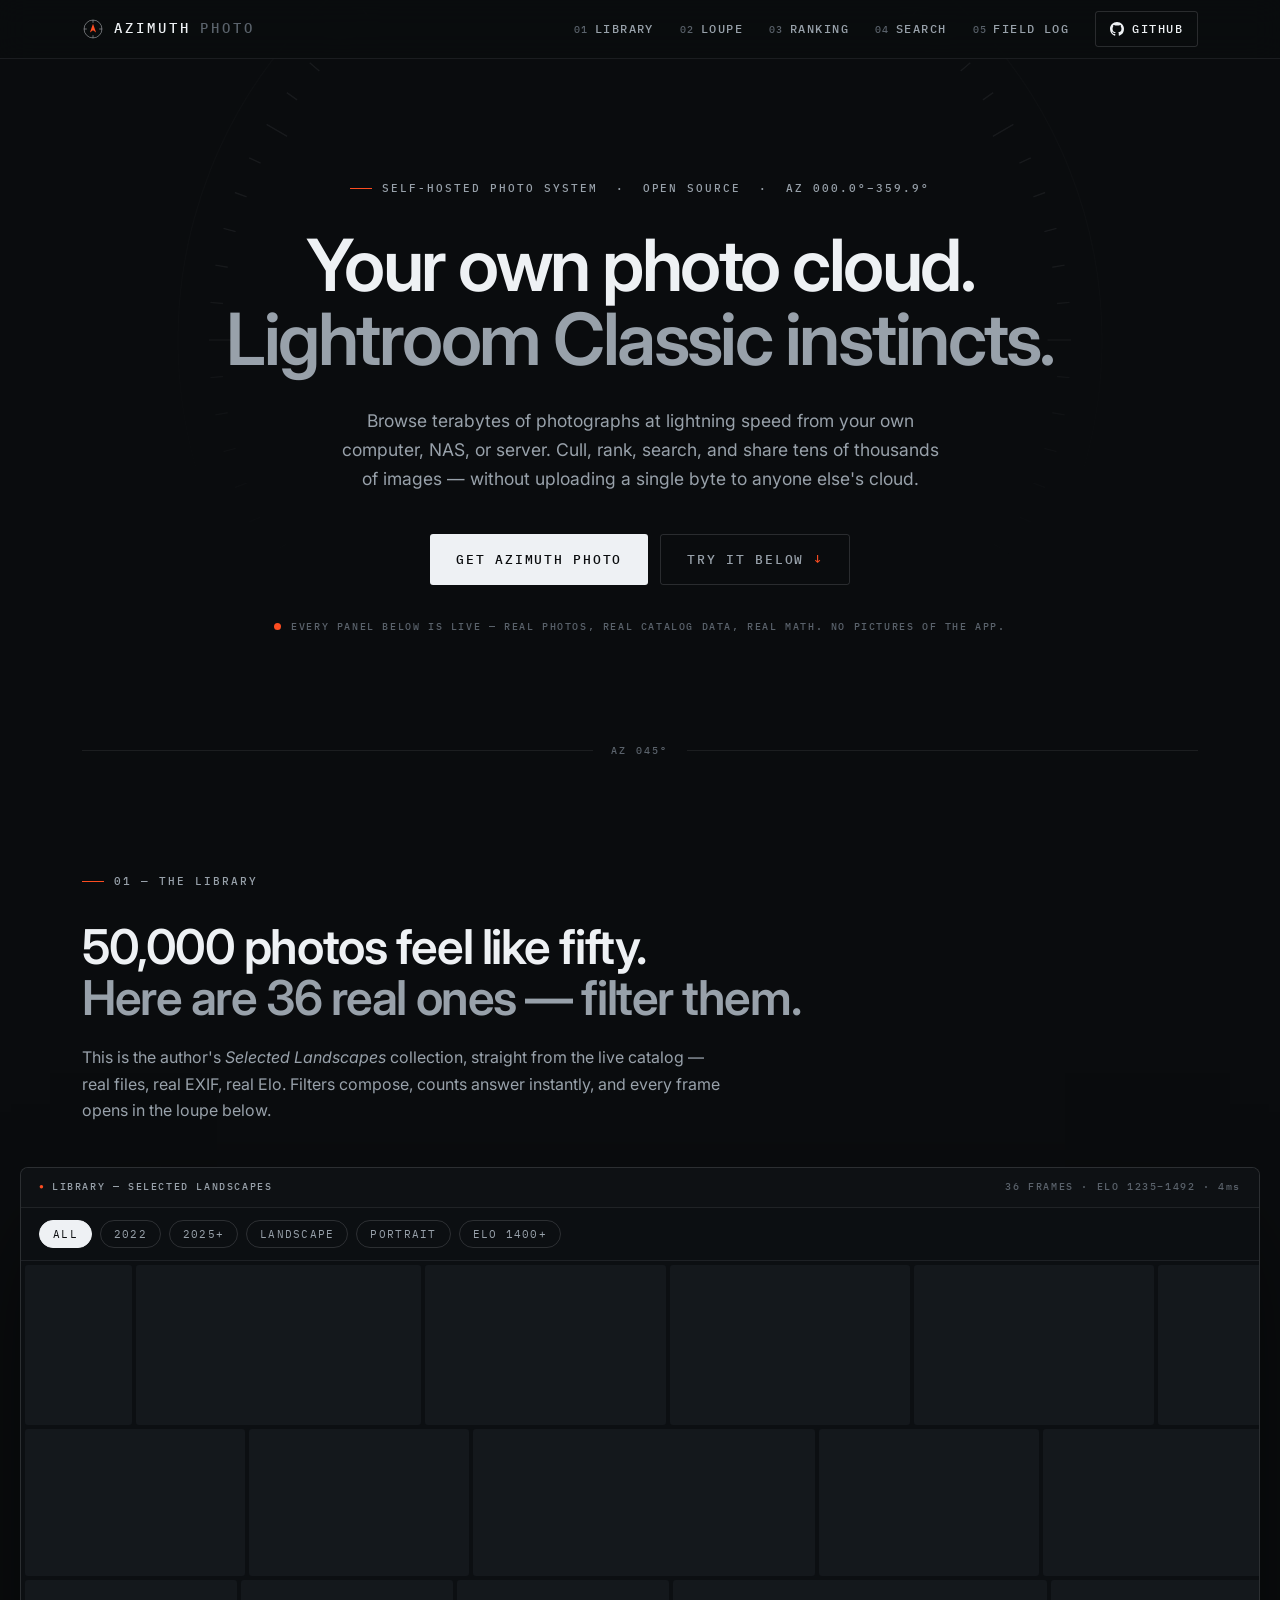
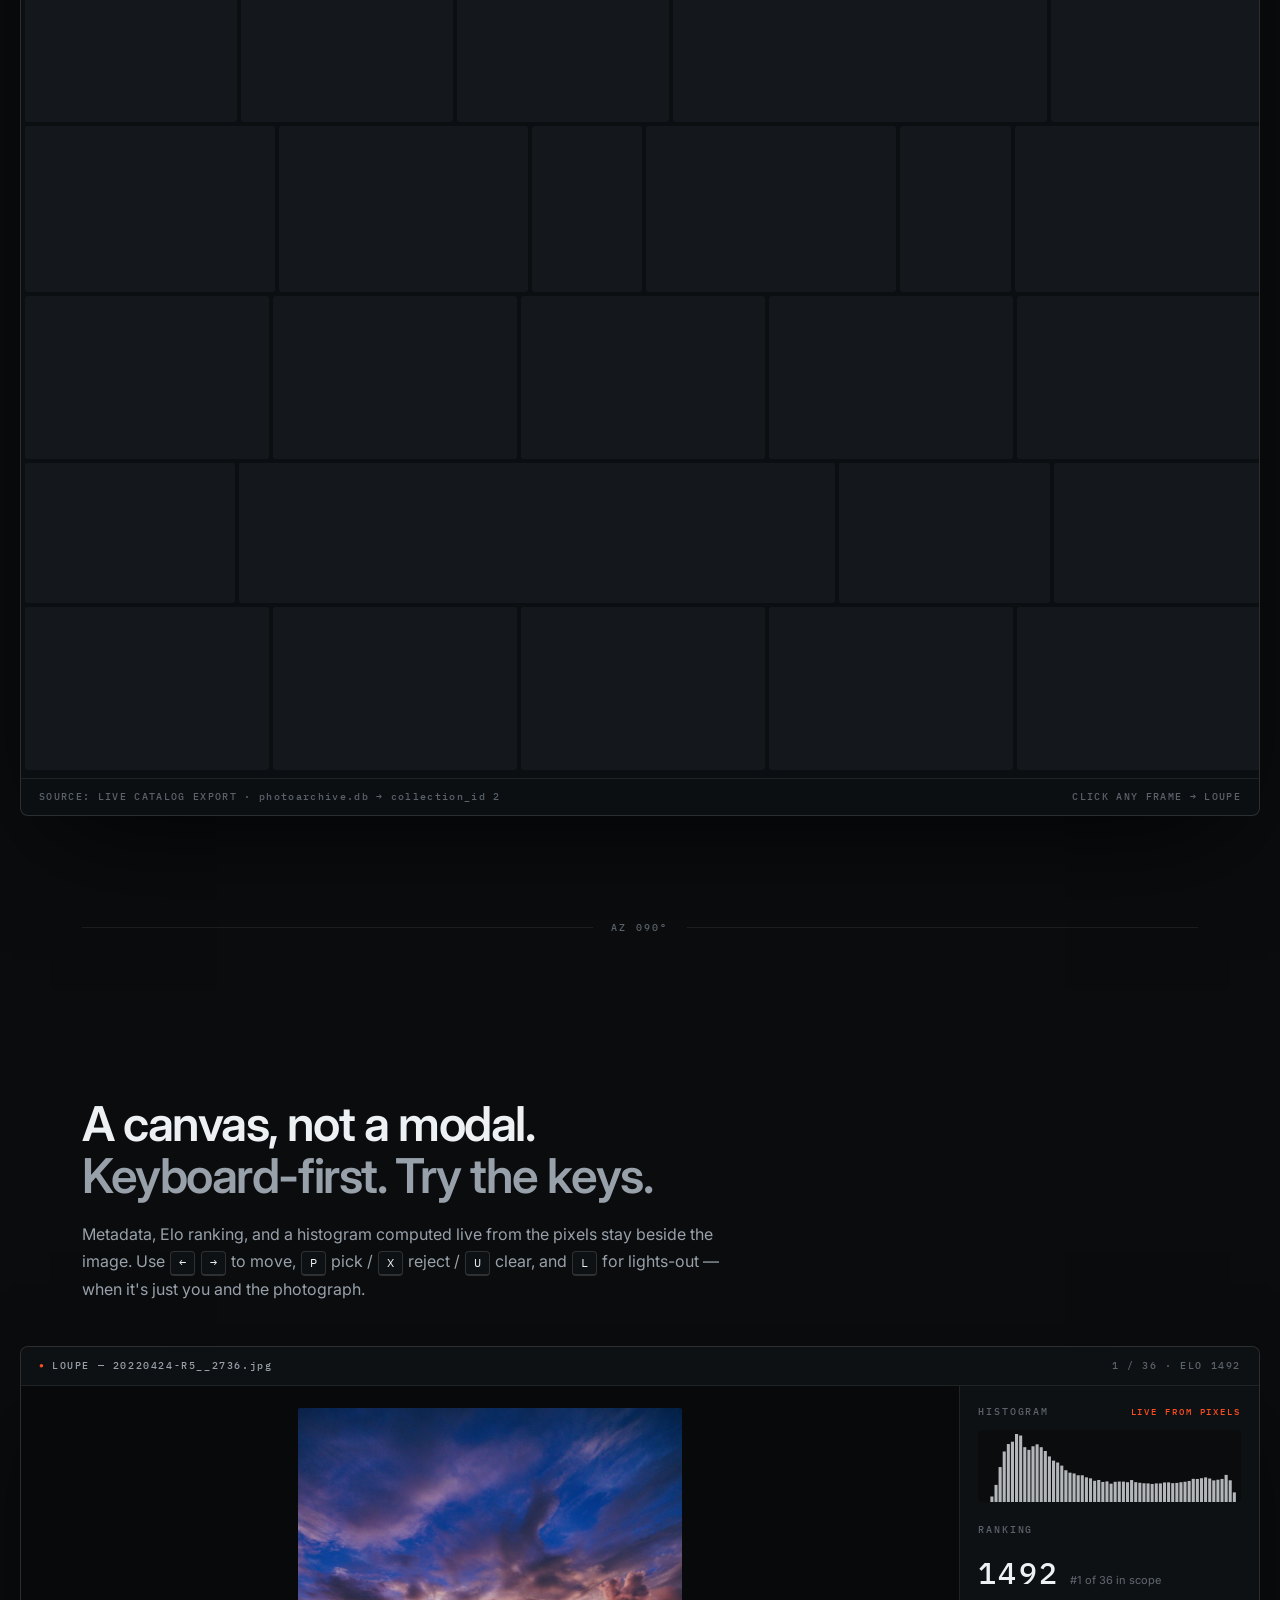
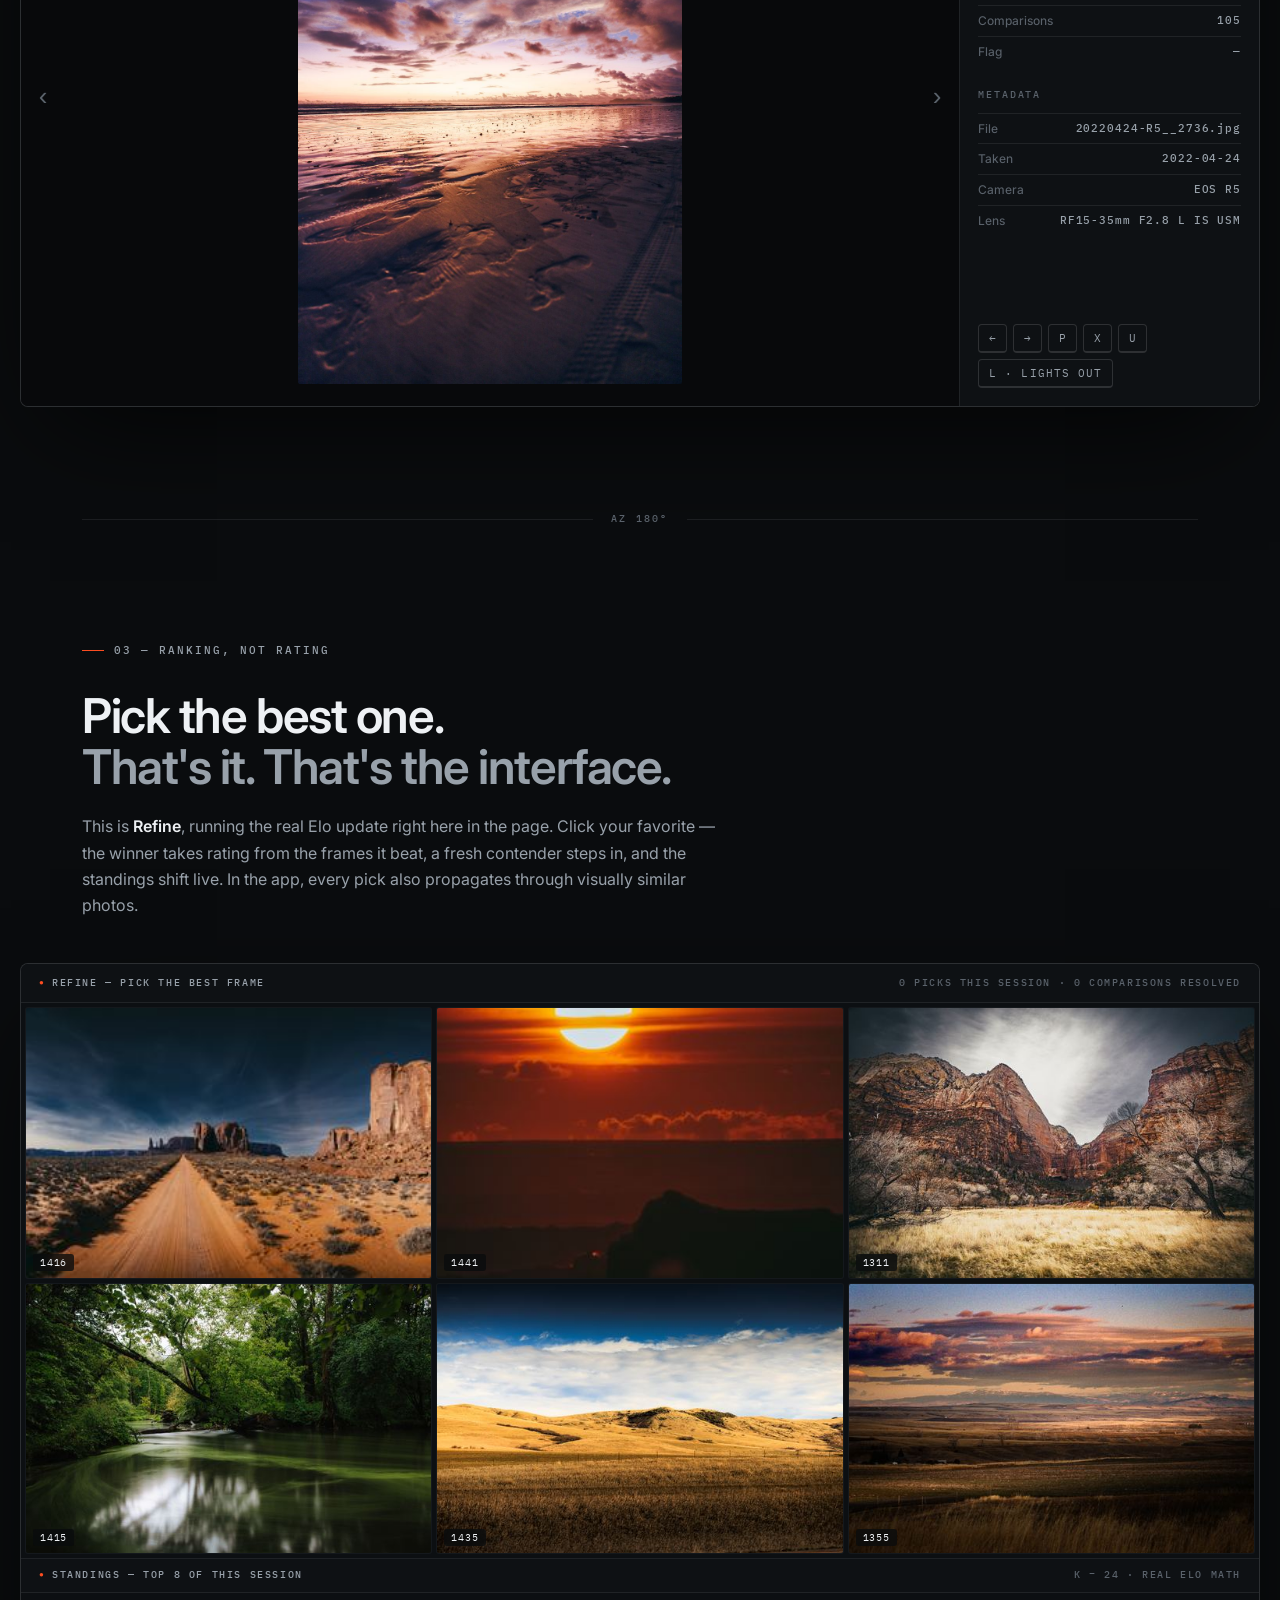
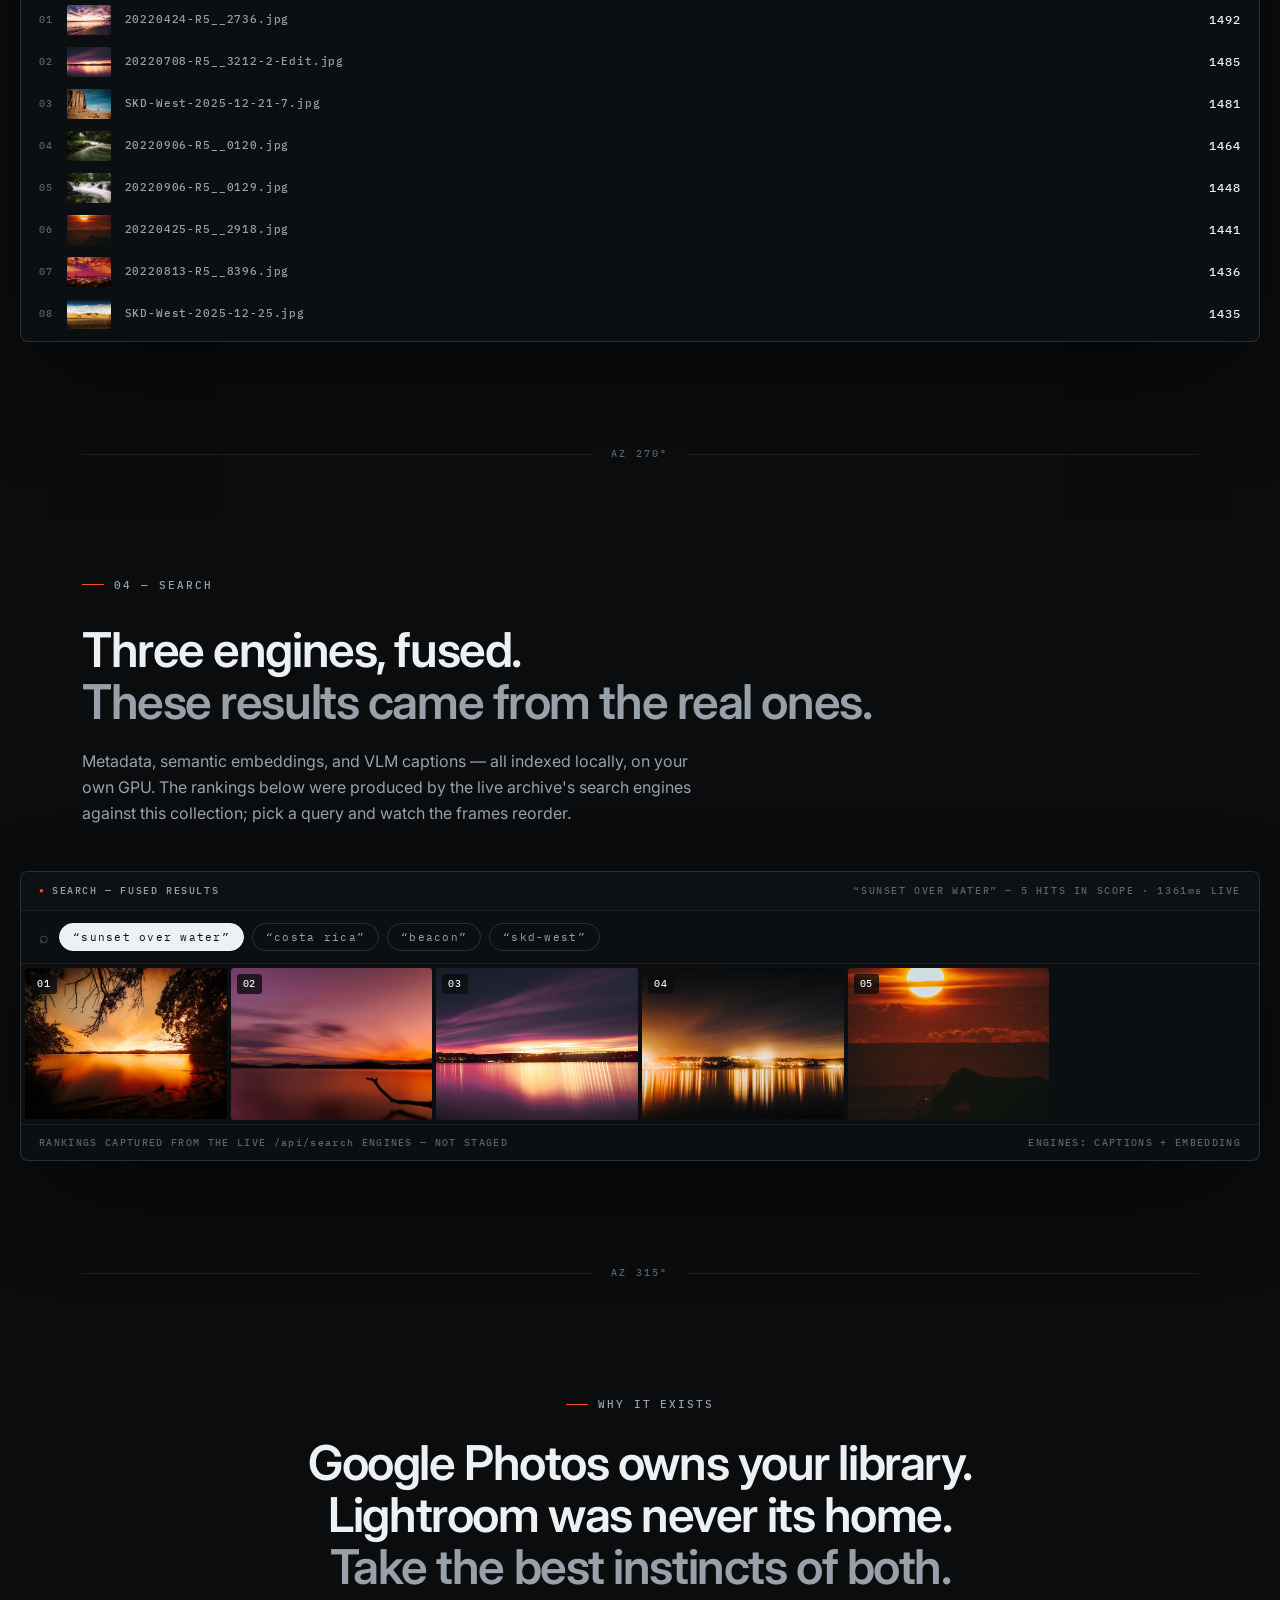
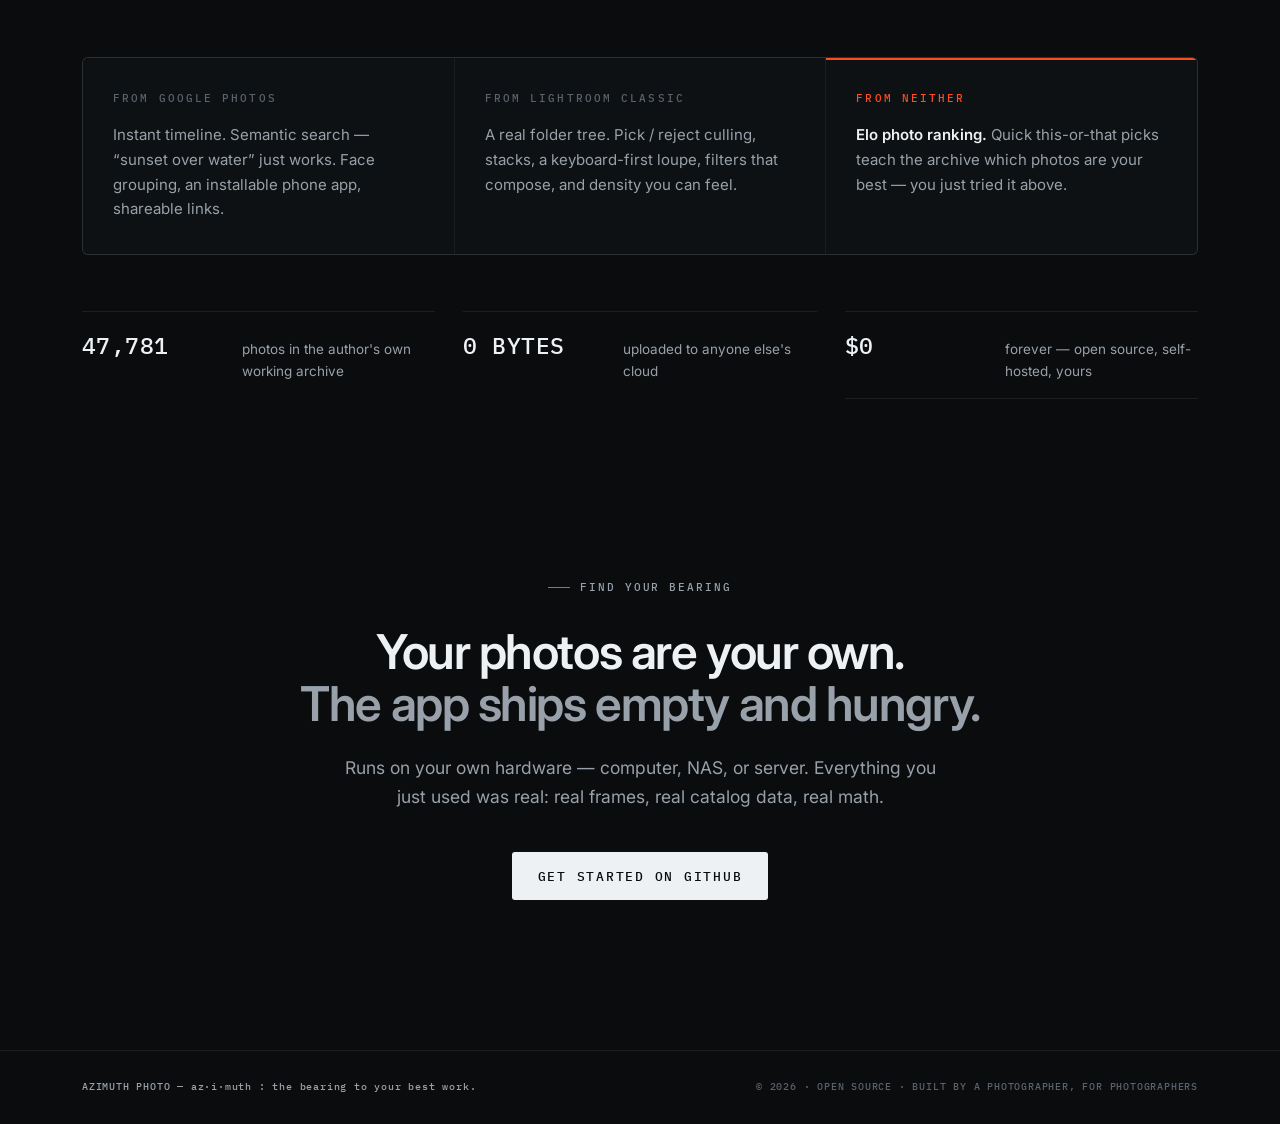
==== commit 566f4b7d: "Add Field Log — interactive dev log of Azimuth Photo at /log/ Self-contained static page + nav link " ====
--- a/index.html
+++ b/index.html
@@ -28,6 +28,7 @@
       <a href="#loupe"><span class="idx">02</span>Loupe</a>
       <a href="#ranking"><span class="idx">03</span>Ranking</a>
       <a href="#search"><span class="idx">04</span>Search</a>
+      <a href="/log/"><span class="idx">05</span>Field&nbsp;Log</a>
       <a class="nav-cta" href="https://github.com/Sean-Kenneth-Doherty/azimuth-photo" target="_blank" rel="noopener">
         <svg viewBox="0 0 16 16" width="14" height="14" fill="currentColor" aria-hidden="true"><path d="M8 0C3.58 0 0 3.58 0 8c0 3.54 2.29 6.53 5.47 7.59.4.07.55-.17.55-.38 0-.19-.01-.82-.01-1.49-2.01.37-2.53-.49-2.69-.94-.09-.23-.48-.94-.82-1.13-.28-.15-.68-.52-.01-.53.63-.01 1.08.58 1.23.82.72 1.21 1.87.87 2.33.66.07-.52.28-.87.51-1.07-1.78-.2-3.64-.89-3.64-3.95 0-.87.31-1.59.82-2.15-.08-.2-.36-1.02.08-2.12 0 0 .67-.21 2.2.82.64-.18 1.32-.27 2-.27s1.36.09 2 .27c1.53-1.04 2.2-.82 2.2-.82.44 1.1.16 1.92.08 2.12.51.56.82 1.27.82 2.15 0 3.07-1.87 3.75-3.65 3.95.29.25.54.73.54 1.48 0 1.07-.01 1.93-.01 2.2 0 .21.15.46.55.38A8.01 8.01 0 0 0 16 8c0-4.42-3.58-8-8-8Z"/></svg>
         GITHUB
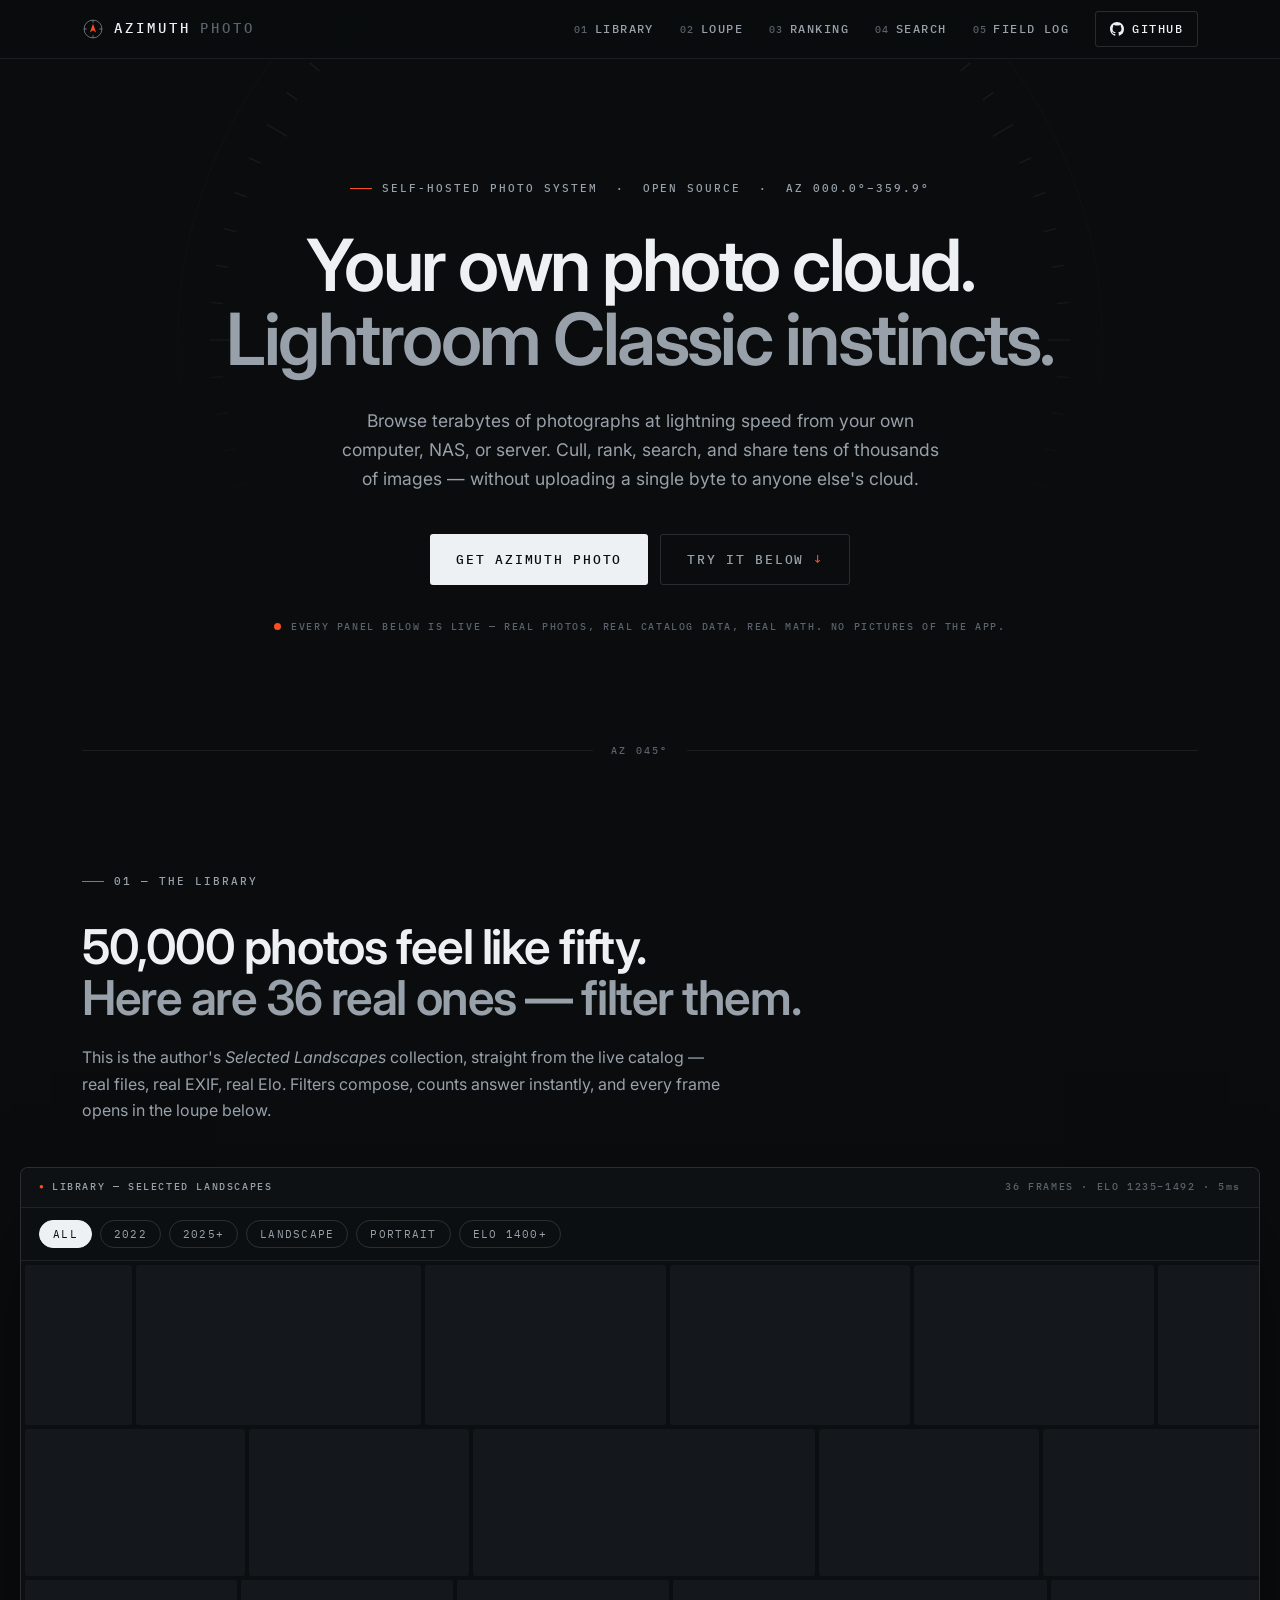
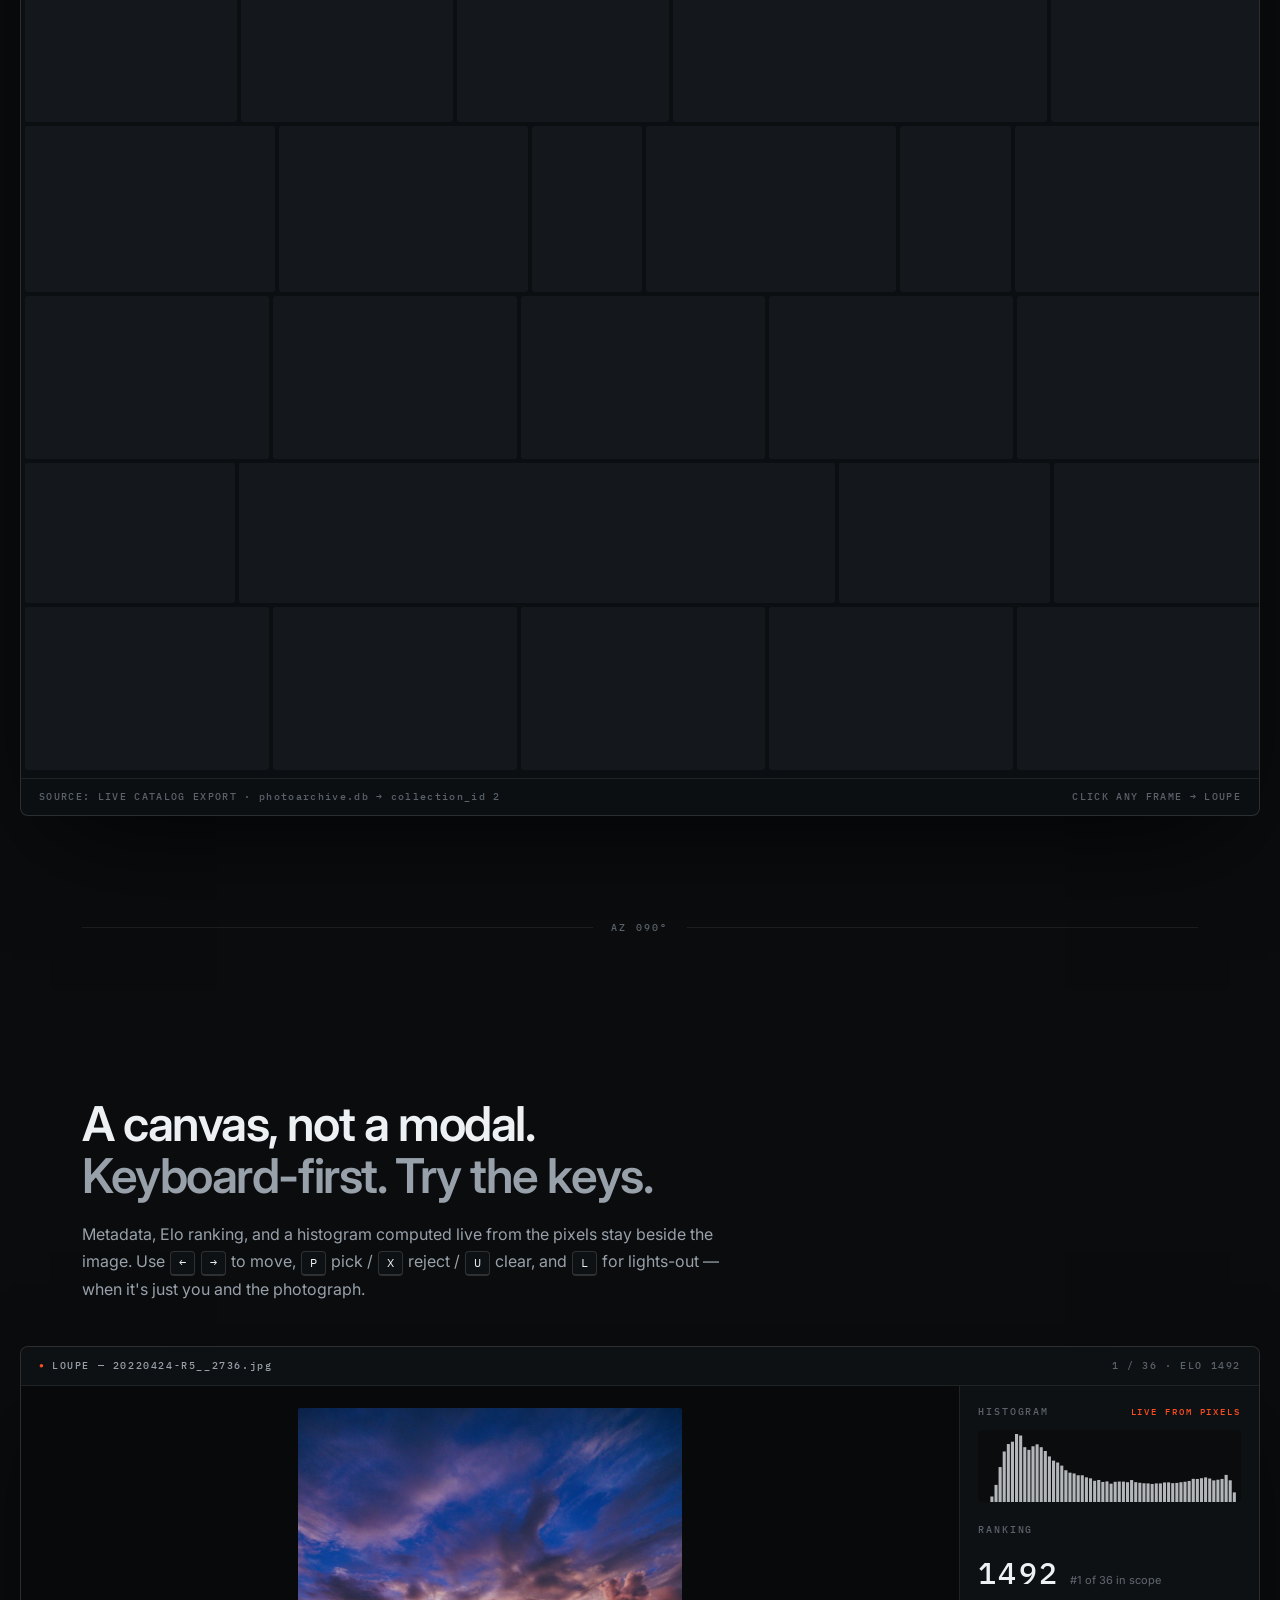
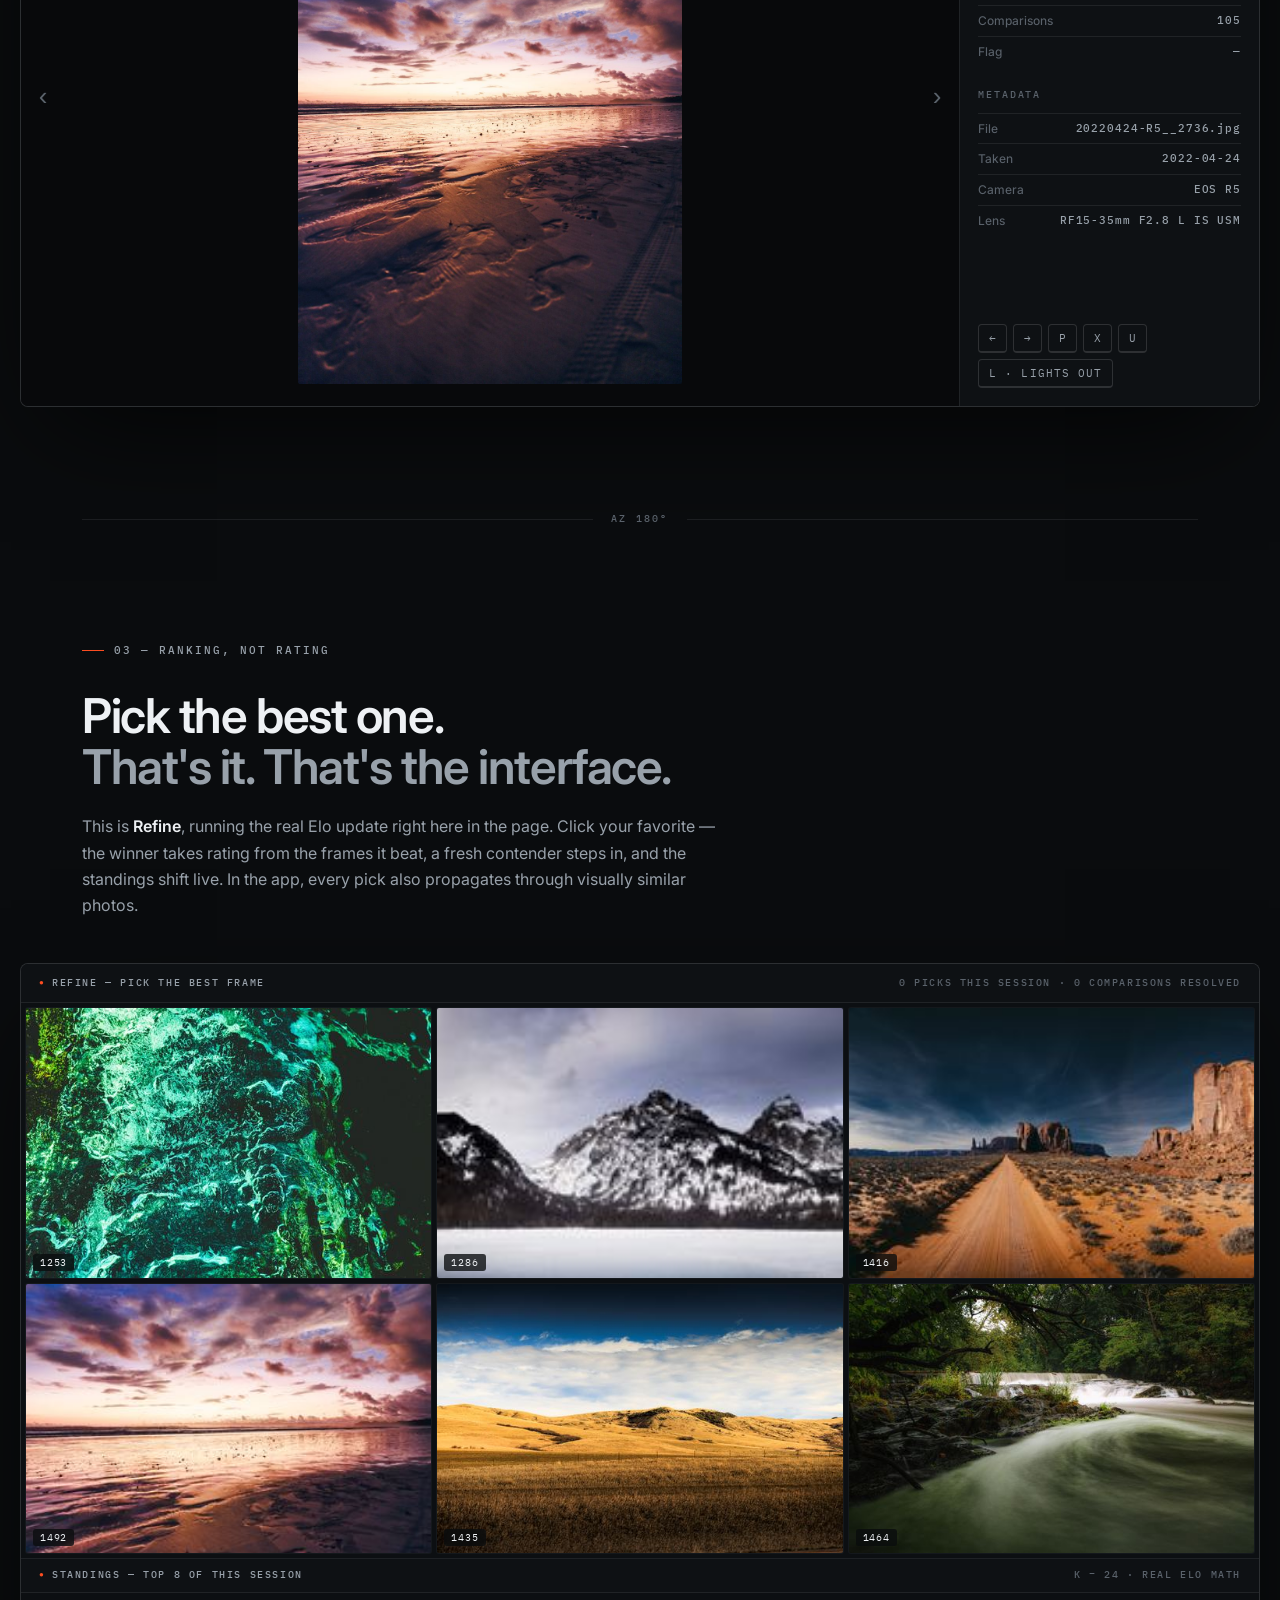
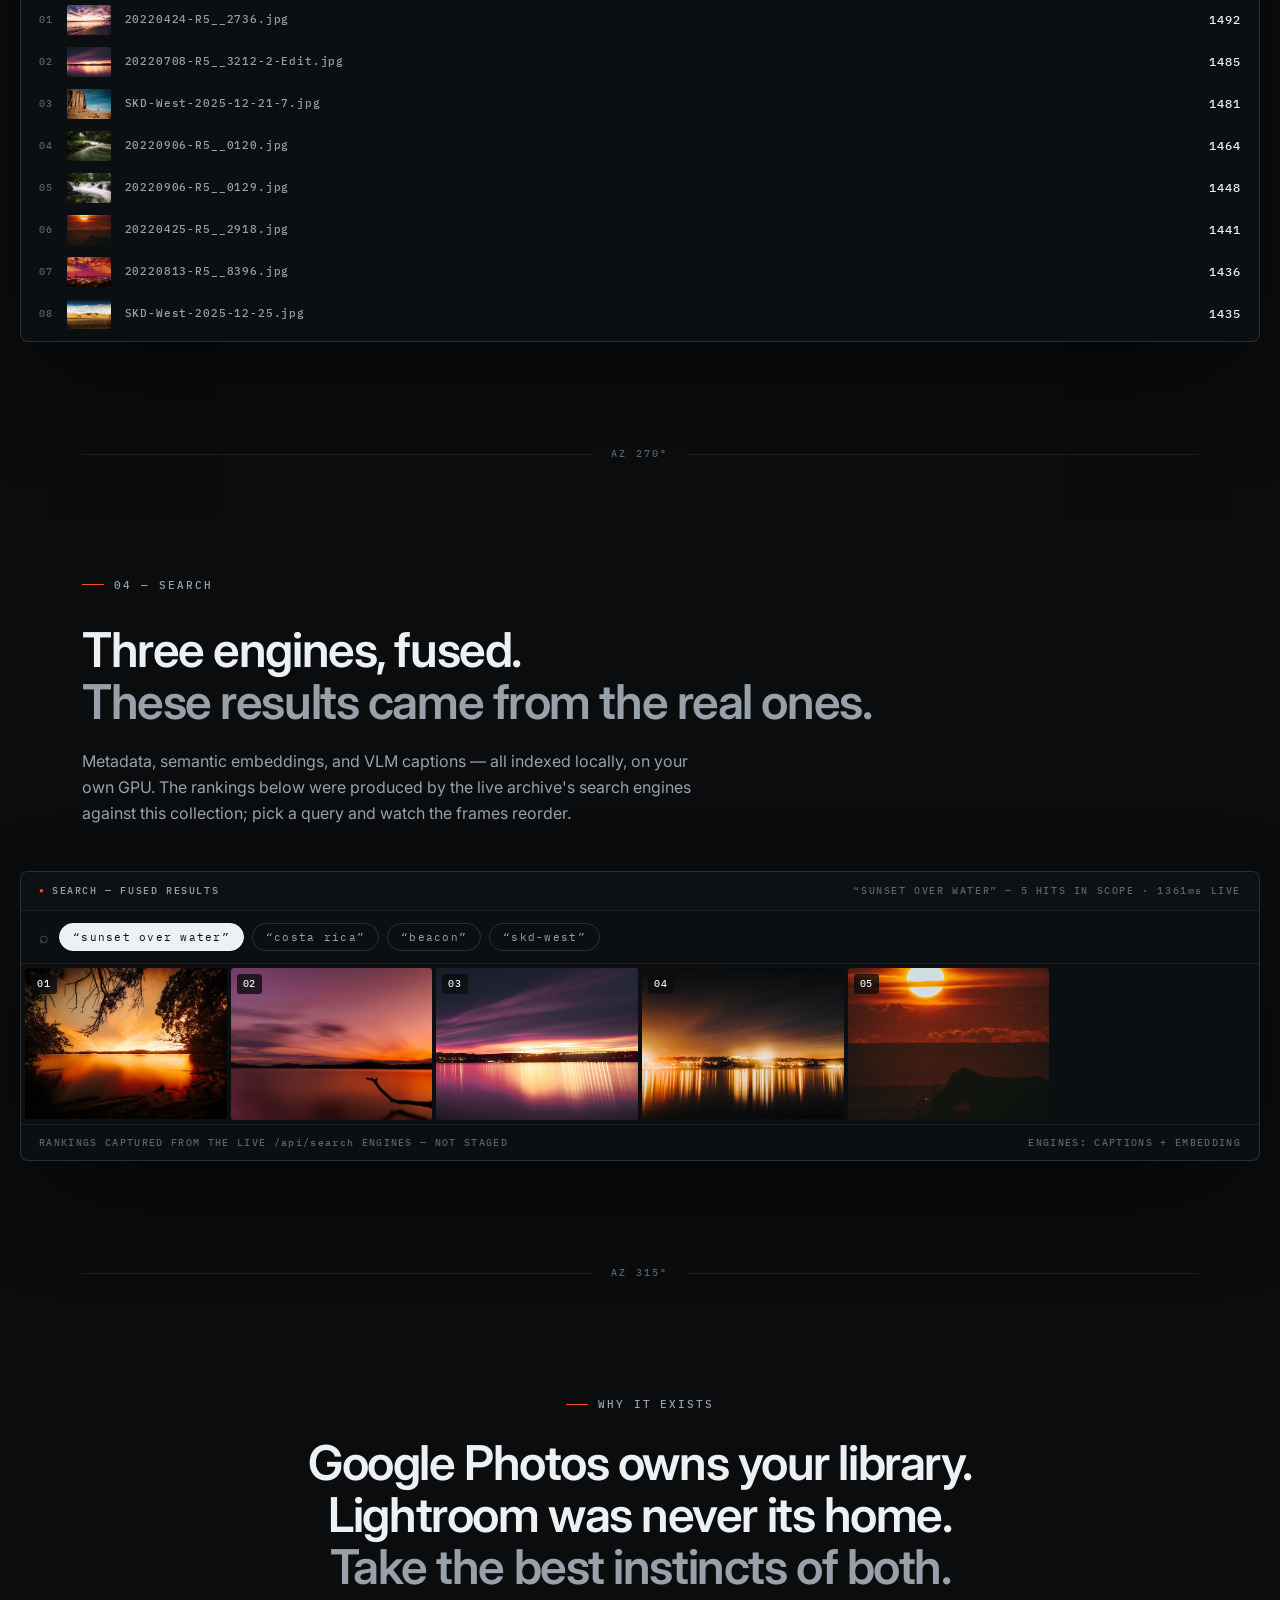
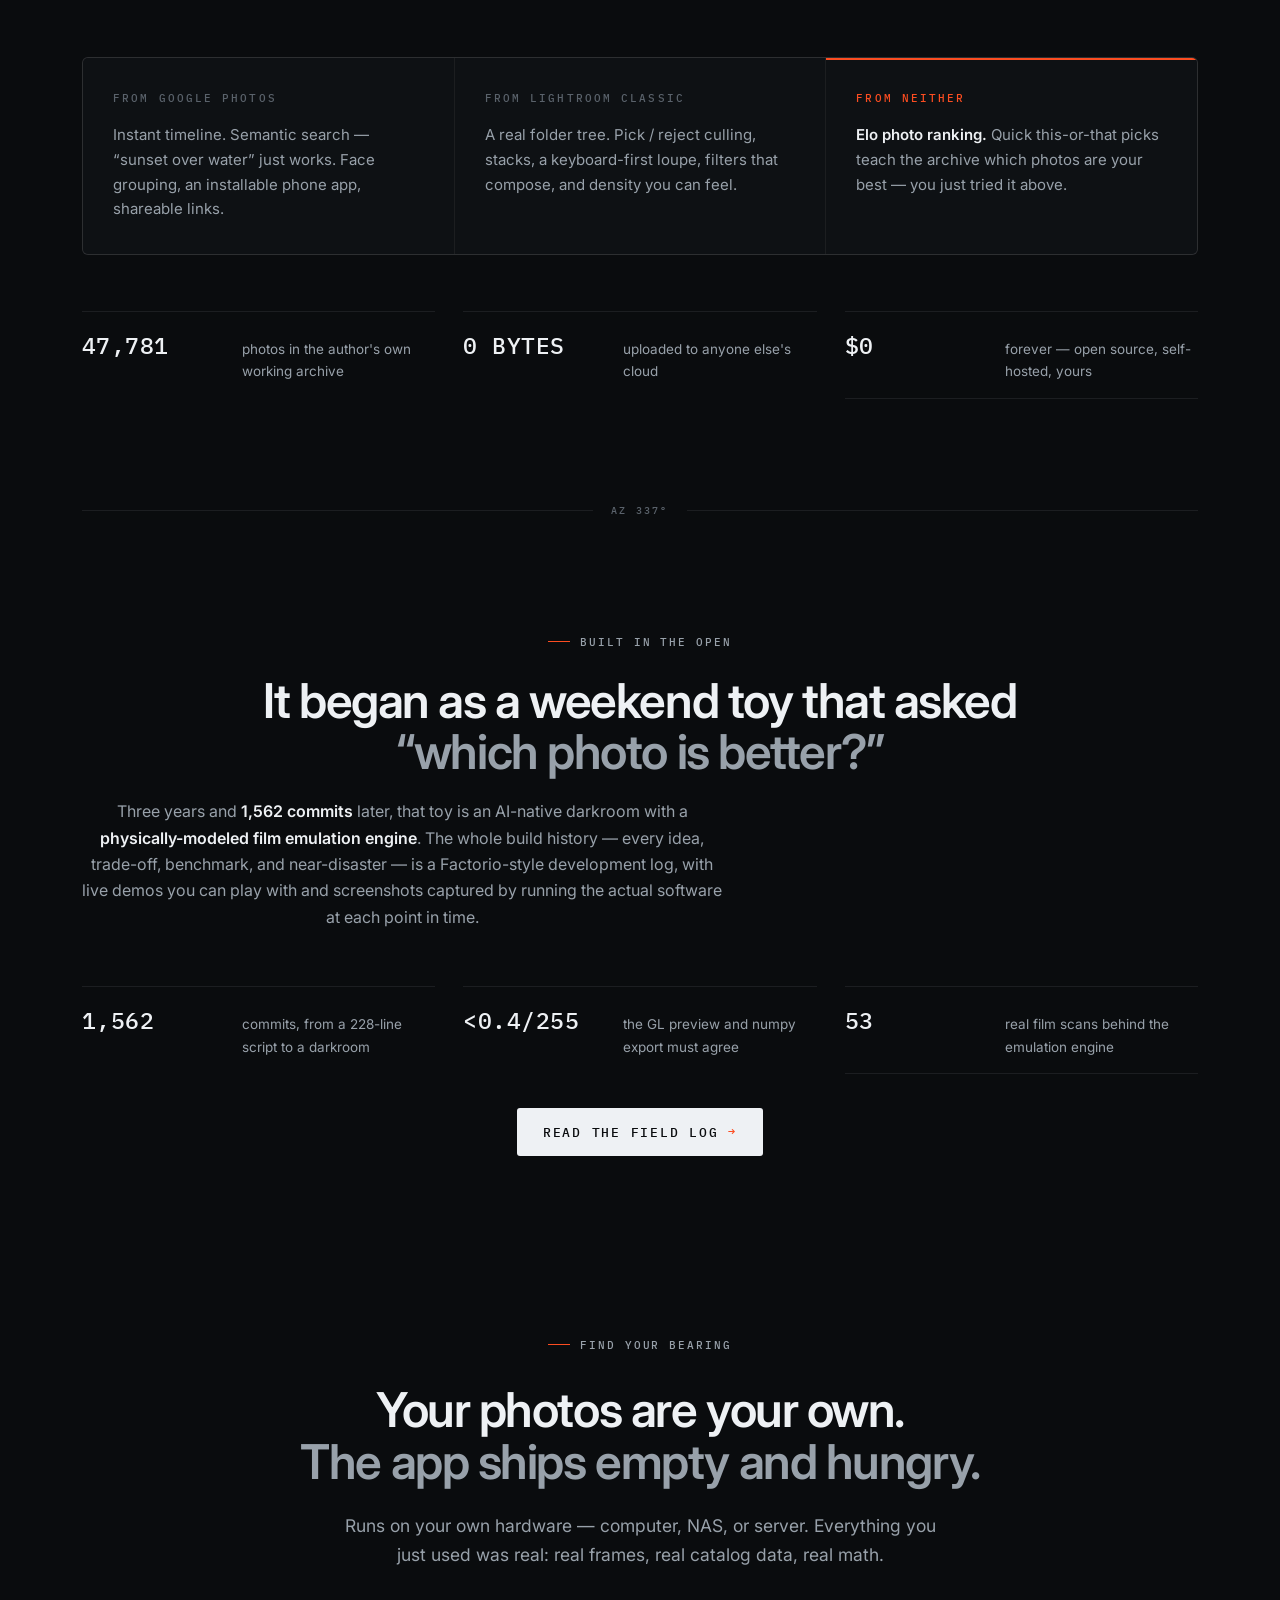
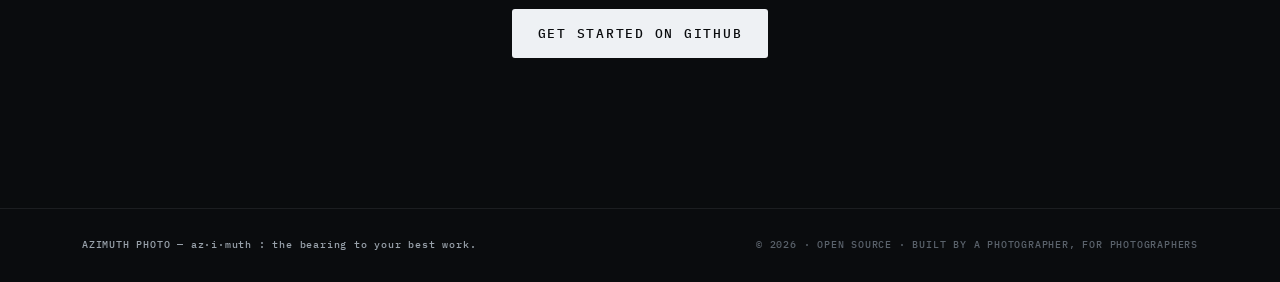
==== commit bea0145e: "Home: 'Built in the open' story band → Field Log; sync log CTA + brand polish Co-Authored-By: Claude" ====
--- a/index.html
+++ b/index.html
@@ -191,6 +191,25 @@
   </div>
 </section>
 
+<div class="ruler" aria-hidden="true"><span class="mono">AZ 337°</span></div>
+
+<!-- ——— THE STORY / FIELD LOG tie-in ——— -->
+<section class="why story" id="story">
+  <div class="section-inner">
+    <p class="kicker mono reveal"><span class="tick"></span>BUILT IN THE OPEN</p>
+    <h2 class="reveal d1">It began as a weekend toy that asked<br><span class="dim">“which photo is better?”</span></h2>
+    <p class="section-lede reveal d2">Three years and <strong>1,562 commits</strong> later, that toy is an AI-native darkroom with a <strong>physically-modeled film emulation engine</strong>. The whole build history — every idea, trade-off, benchmark, and near-disaster — is a Factorio-style development log, with live demos you can play with and screenshots captured by running the actual software at each point in time.</p>
+    <div class="stats-row reveal d3">
+      <div class="stat"><span class="num mono">1,562</span><span class="lbl">commits, from a 228-line script to a darkroom</span></div>
+      <div class="stat"><span class="num mono">&lt;0.4<span class="dim2">/255</span></span><span class="lbl">the GL preview and numpy export must agree</span></div>
+      <div class="stat"><span class="num mono">53</span><span class="lbl">real film scans behind the emulation engine</span></div>
+    </div>
+    <div class="hero-actions reveal d3" style="margin-top:34px">
+      <a class="btn btn-primary" href="/log/">READ THE FIELD LOG <span class="arrow">→</span></a>
+    </div>
+  </div>
+</section>
+
 <section class="cta">
   <div class="compass compass-cta" aria-hidden="true"></div>
   <div class="section-inner">
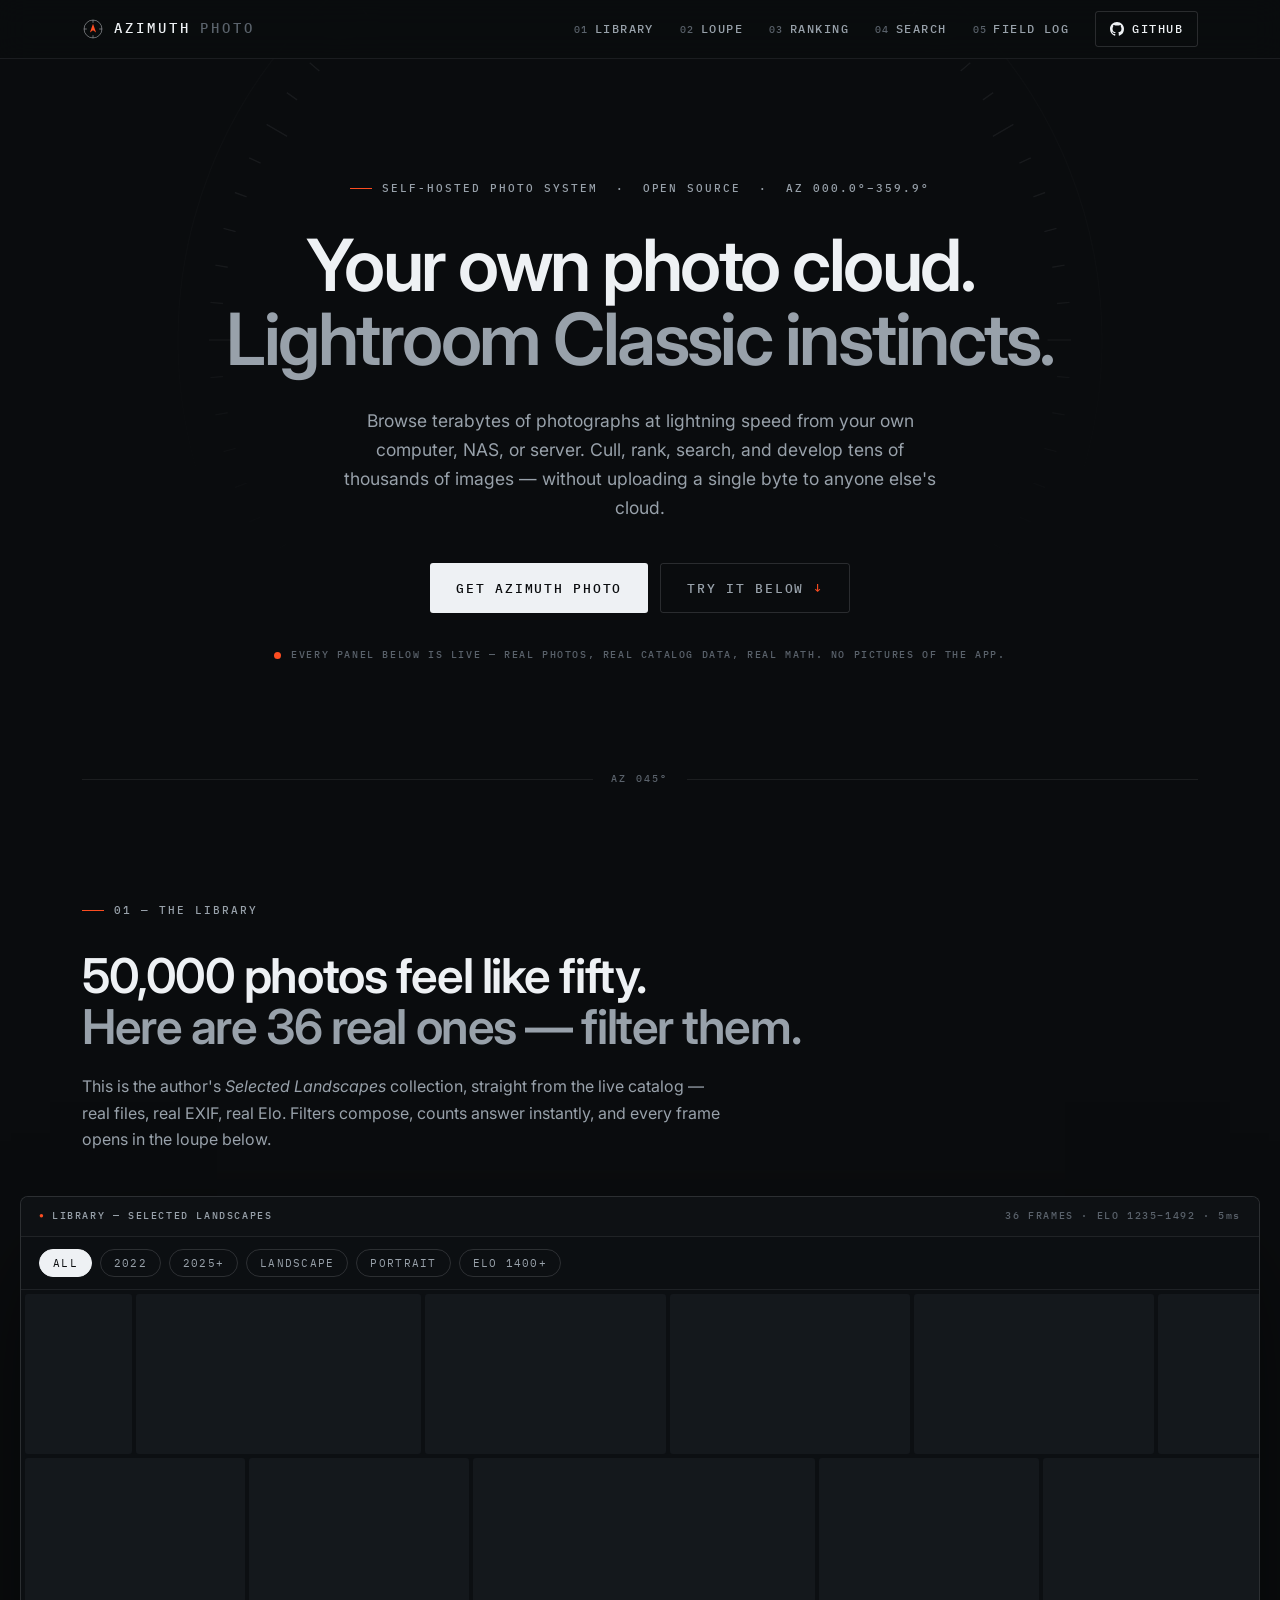
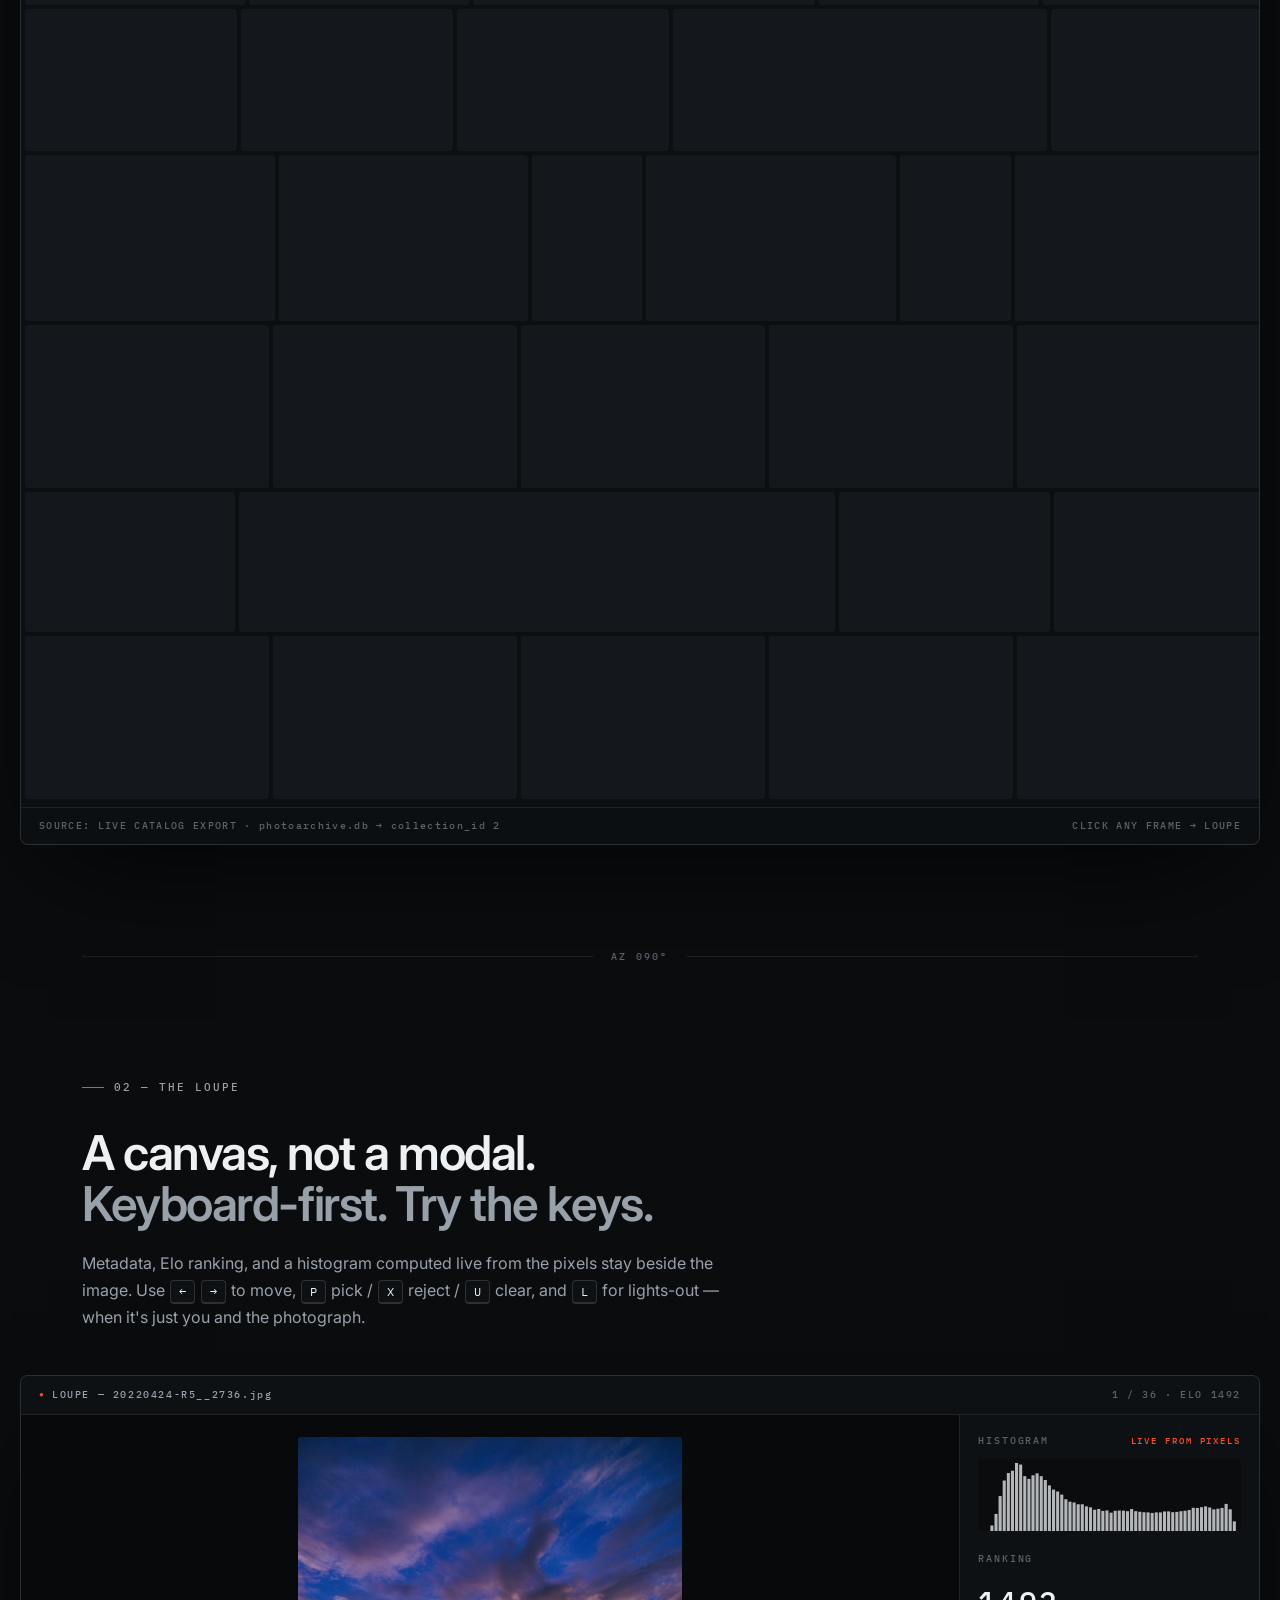
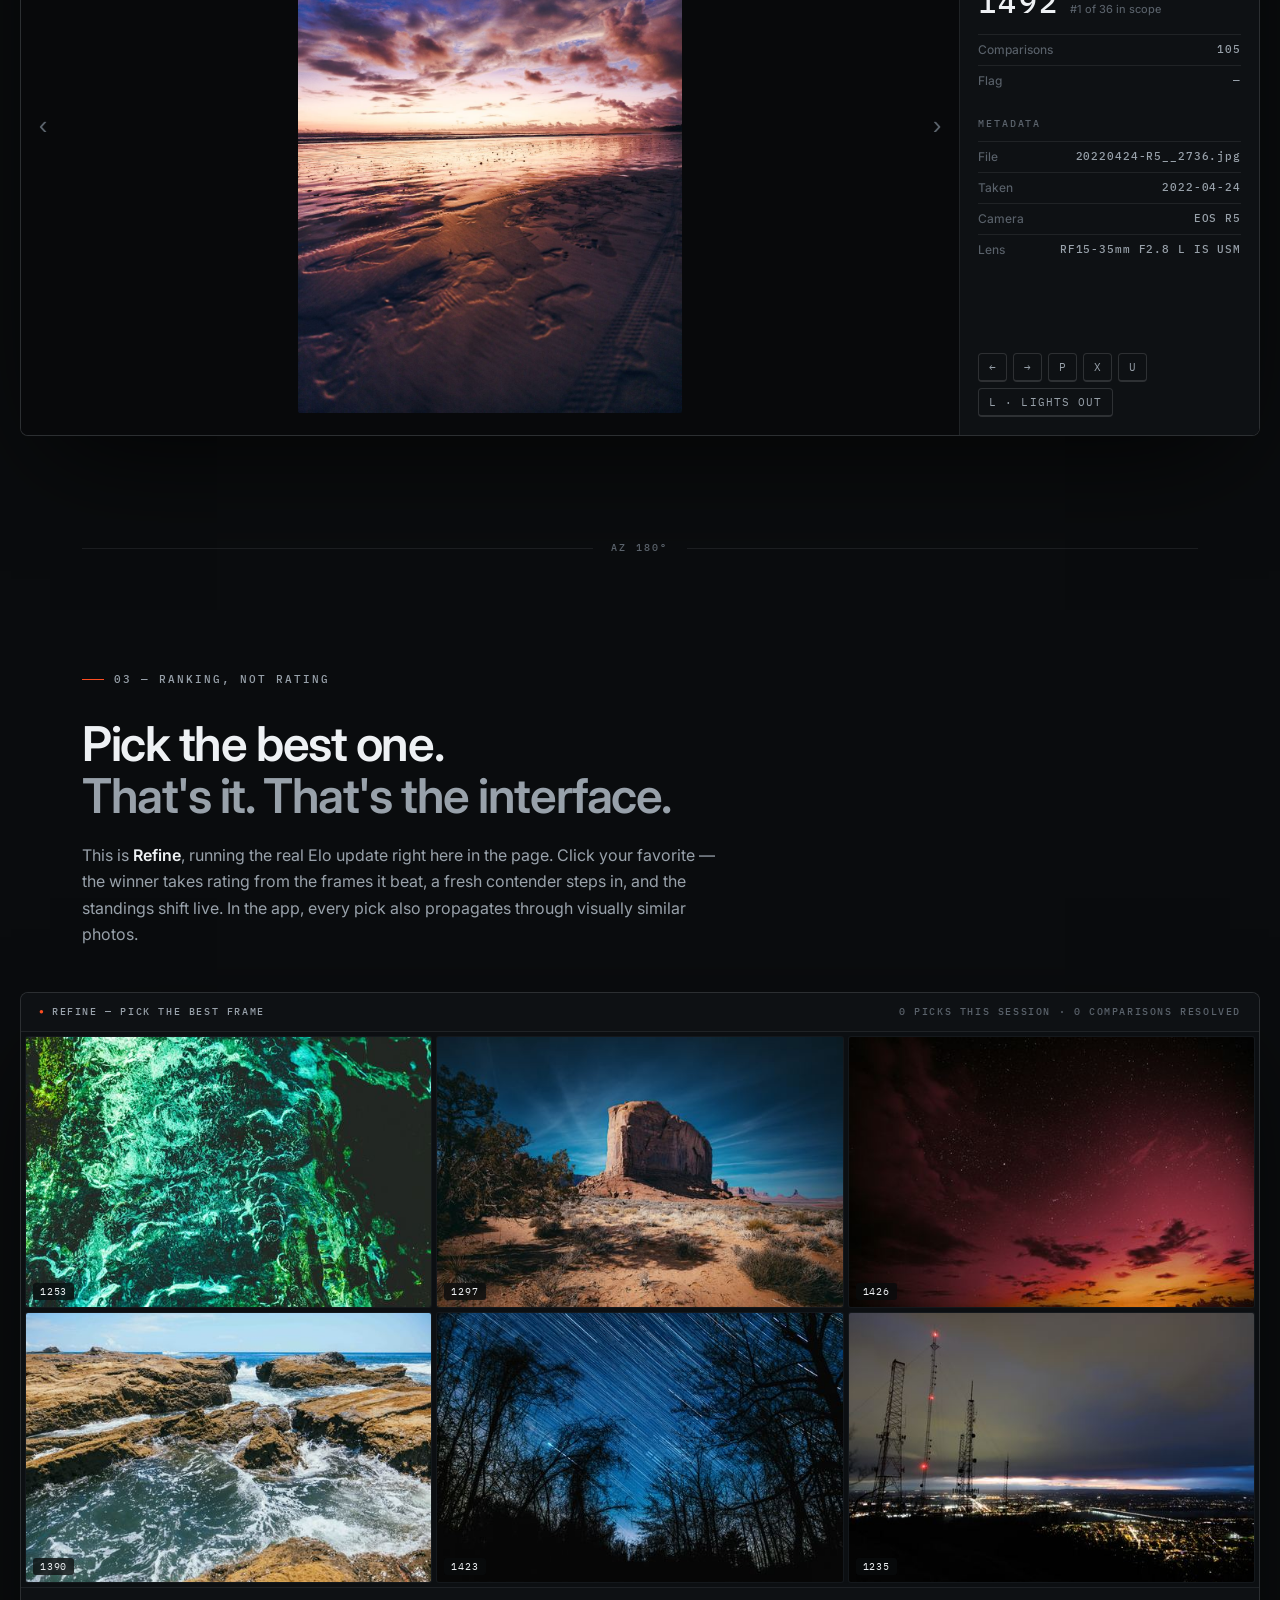
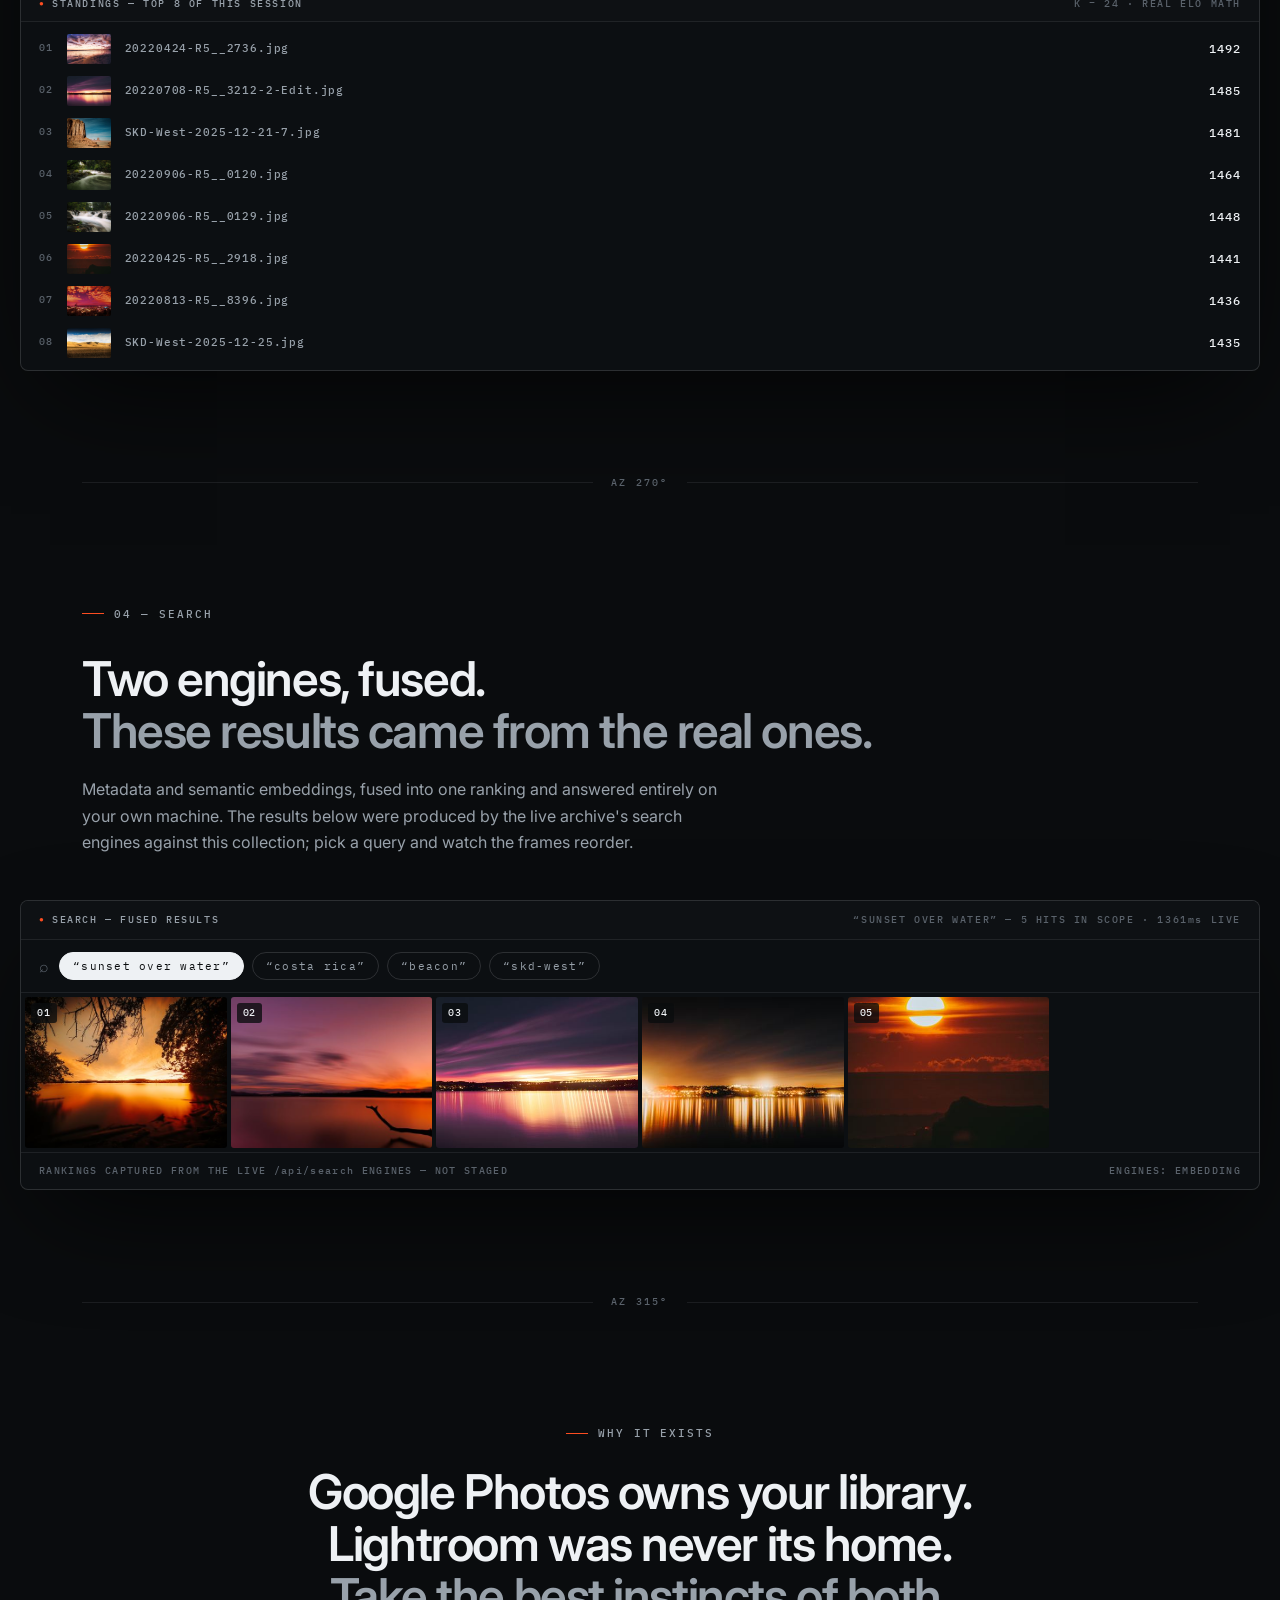
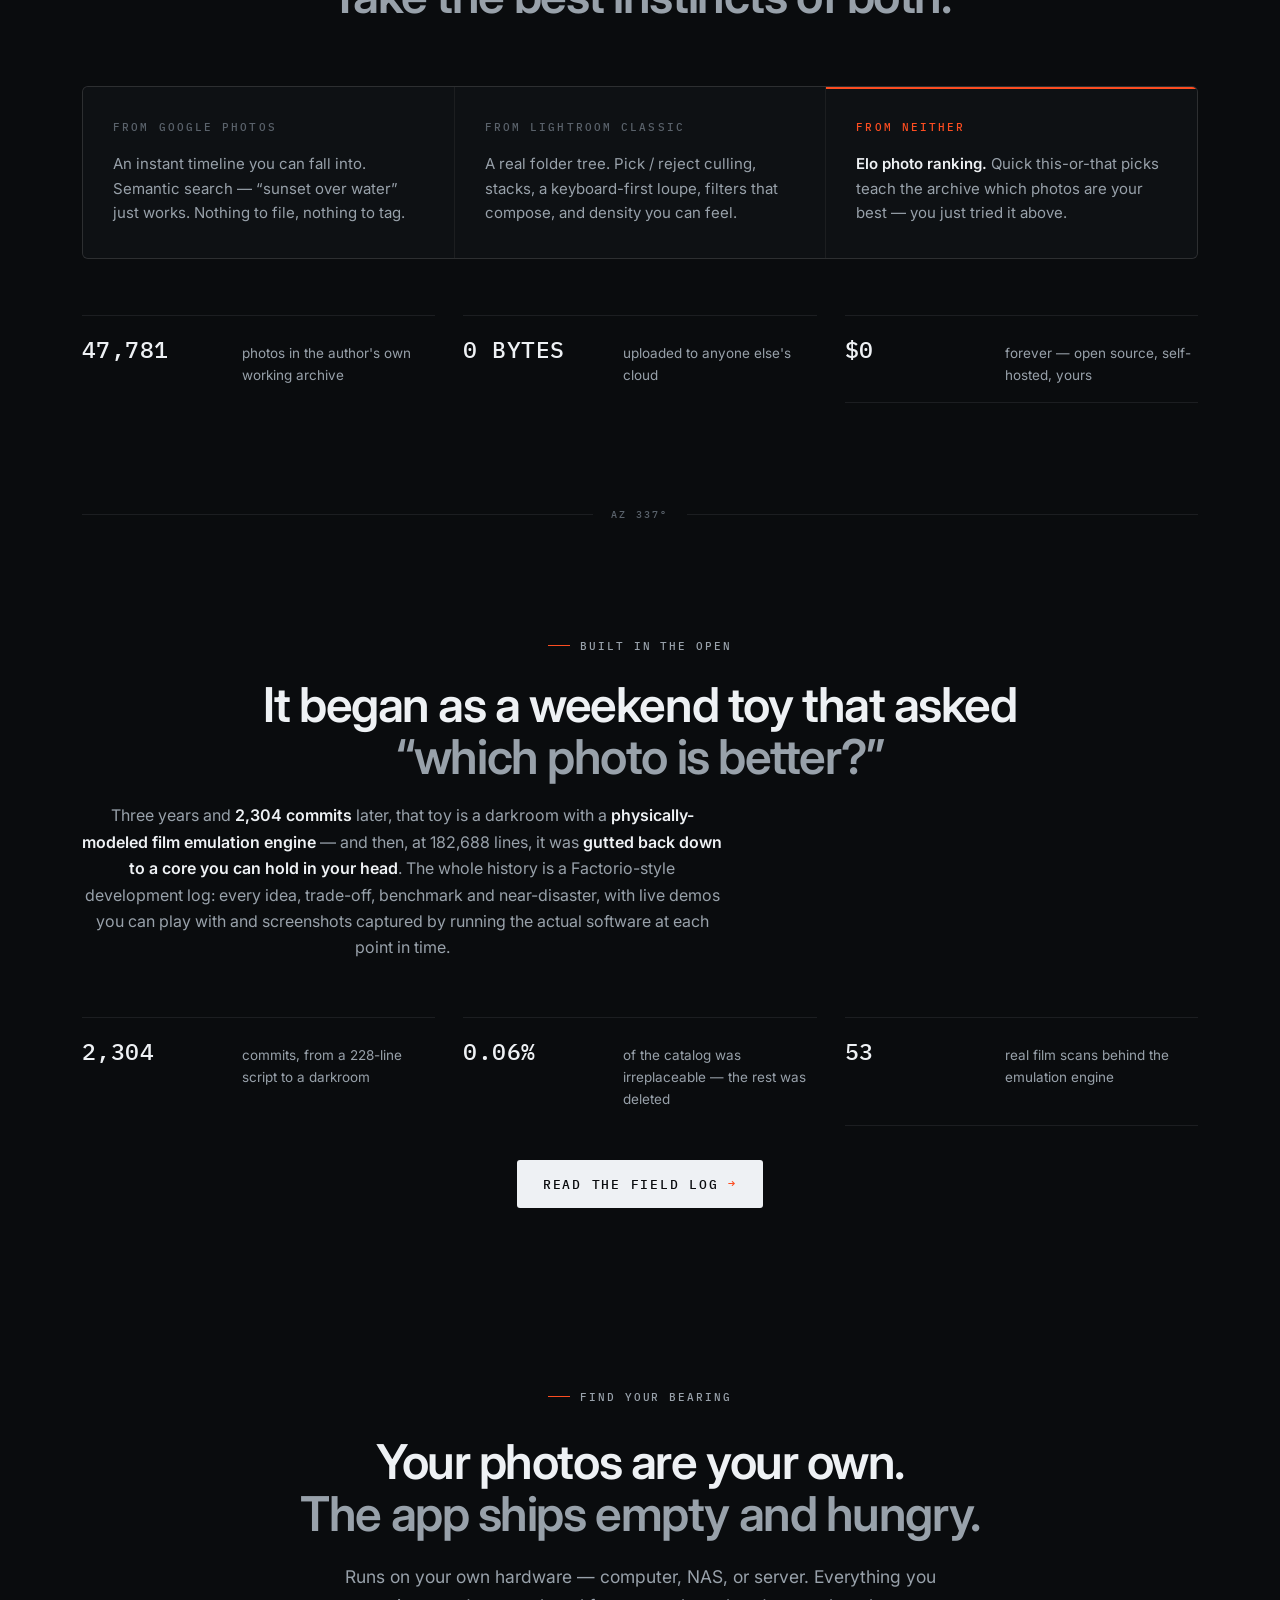
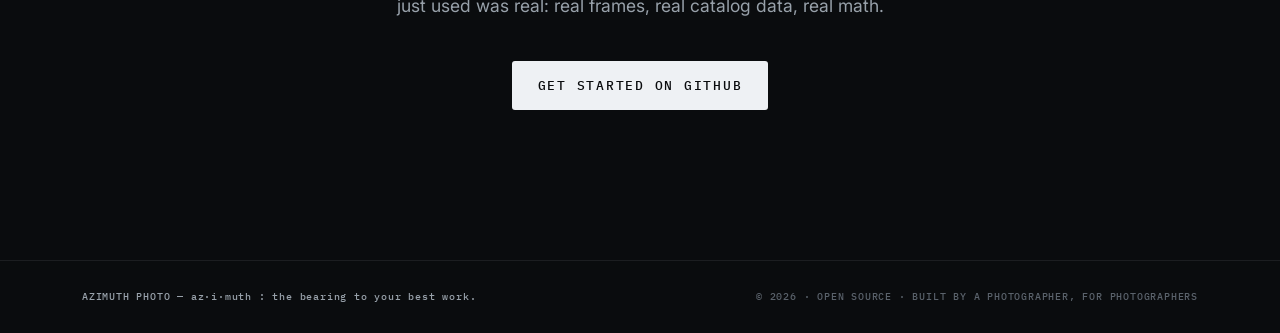
==== commit 21e6c9b9: "Site: stop selling what the gutting deleted; carry the 2.0 arc The home page still advertised sharin" ====
--- a/index.html
+++ b/index.html
@@ -42,7 +42,7 @@
   <div class="hero-inner">
     <p class="kicker mono reveal"><span class="tick"></span>SELF-HOSTED PHOTO SYSTEM&nbsp;&nbsp;·&nbsp;&nbsp;OPEN SOURCE&nbsp;&nbsp;·&nbsp;&nbsp;AZ 000.0°–359.9°</p>
     <h1 class="reveal d1">Your own photo cloud.<br><span class="dim">Lightroom Classic instincts.</span></h1>
-    <p class="lede reveal d2">Browse terabytes of photographs at lightning speed from your own computer, NAS, or server. Cull, rank, search, and share tens of thousands of images — without uploading a single byte to anyone else's cloud.</p>
+    <p class="lede reveal d2">Browse terabytes of photographs at lightning speed from your own computer, NAS, or server. Cull, rank, search, and develop tens of thousands of images — without uploading a single byte to anyone else's cloud.</p>
     <div class="hero-actions reveal d3">
       <a class="btn btn-primary" href="https://github.com/Sean-Kenneth-Doherty/azimuth-photo" target="_blank" rel="noopener">GET AZIMUTH PHOTO</a>
       <a class="btn btn-ghost" href="#library">TRY IT BELOW <span class="arrow">↓</span></a>
@@ -145,8 +145,8 @@
 <section class="feature" id="search">
   <div class="section-inner">
     <p class="kicker mono reveal"><span class="tick"></span>04 — SEARCH</p>
-    <h2 class="reveal d1">Three engines, fused.<br><span class="dim">These results came from the real ones.</span></h2>
-    <p class="section-lede reveal d2">Metadata, semantic embeddings, and VLM captions — all indexed locally, on your own GPU. The rankings below were produced by the live archive's search engines against this collection; pick a query and watch the frames reorder.</p>
+    <h2 class="reveal d1">Two engines, fused.<br><span class="dim">These results came from the real ones.</span></h2>
+    <p class="section-lede reveal d2">Metadata and semantic embeddings, fused into one ranking and answered entirely on your own machine. The results below were produced by the live archive's search engines against this collection; pick a query and watch the frames reorder.</p>
   </div>
   <div class="widget reveal d2">
     <div class="widget-bar mono">
@@ -172,7 +172,7 @@
     <div class="cols reveal d2">
       <div class="col">
         <h3 class="mono">FROM GOOGLE PHOTOS</h3>
-        <p>Instant timeline. Semantic search — “sunset over water” just works. Face grouping, an installable phone app, shareable links.</p>
+        <p>An instant timeline you can fall into. Semantic search — “sunset over water” just works. Nothing to file, nothing to tag.</p>
       </div>
       <div class="col">
         <h3 class="mono">FROM LIGHTROOM CLASSIC</h3>
@@ -198,10 +198,10 @@
   <div class="section-inner">
     <p class="kicker mono reveal"><span class="tick"></span>BUILT IN THE OPEN</p>
     <h2 class="reveal d1">It began as a weekend toy that asked<br><span class="dim">“which photo is better?”</span></h2>
-    <p class="section-lede reveal d2">Three years and <strong>1,562 commits</strong> later, that toy is an AI-native darkroom with a <strong>physically-modeled film emulation engine</strong>. The whole build history — every idea, trade-off, benchmark, and near-disaster — is a Factorio-style development log, with live demos you can play with and screenshots captured by running the actual software at each point in time.</p>
+    <p class="section-lede reveal d2">Three years and <strong>2,304 commits</strong> later, that toy is a darkroom with a <strong>physically-modeled film emulation engine</strong> — and then, at 182,688 lines, it was <strong>gutted back down to a core you can hold in your head</strong>. The whole history is a Factorio-style development log: every idea, trade-off, benchmark and near-disaster, with live demos you can play with and screenshots captured by running the actual software at each point in time.</p>
     <div class="stats-row reveal d3">
-      <div class="stat"><span class="num mono">1,562</span><span class="lbl">commits, from a 228-line script to a darkroom</span></div>
-      <div class="stat"><span class="num mono">&lt;0.4<span class="dim2">/255</span></span><span class="lbl">the GL preview and numpy export must agree</span></div>
+      <div class="stat"><span class="num mono">2,304</span><span class="lbl">commits, from a 228-line script to a darkroom</span></div>
+      <div class="stat"><span class="num mono">0.06<span class="dim2">%</span></span><span class="lbl">of the catalog was irreplaceable — the rest was deleted</span></div>
       <div class="stat"><span class="num mono">53</span><span class="lbl">real film scans behind the emulation engine</span></div>
     </div>
     <div class="hero-actions reveal d3" style="margin-top:34px">
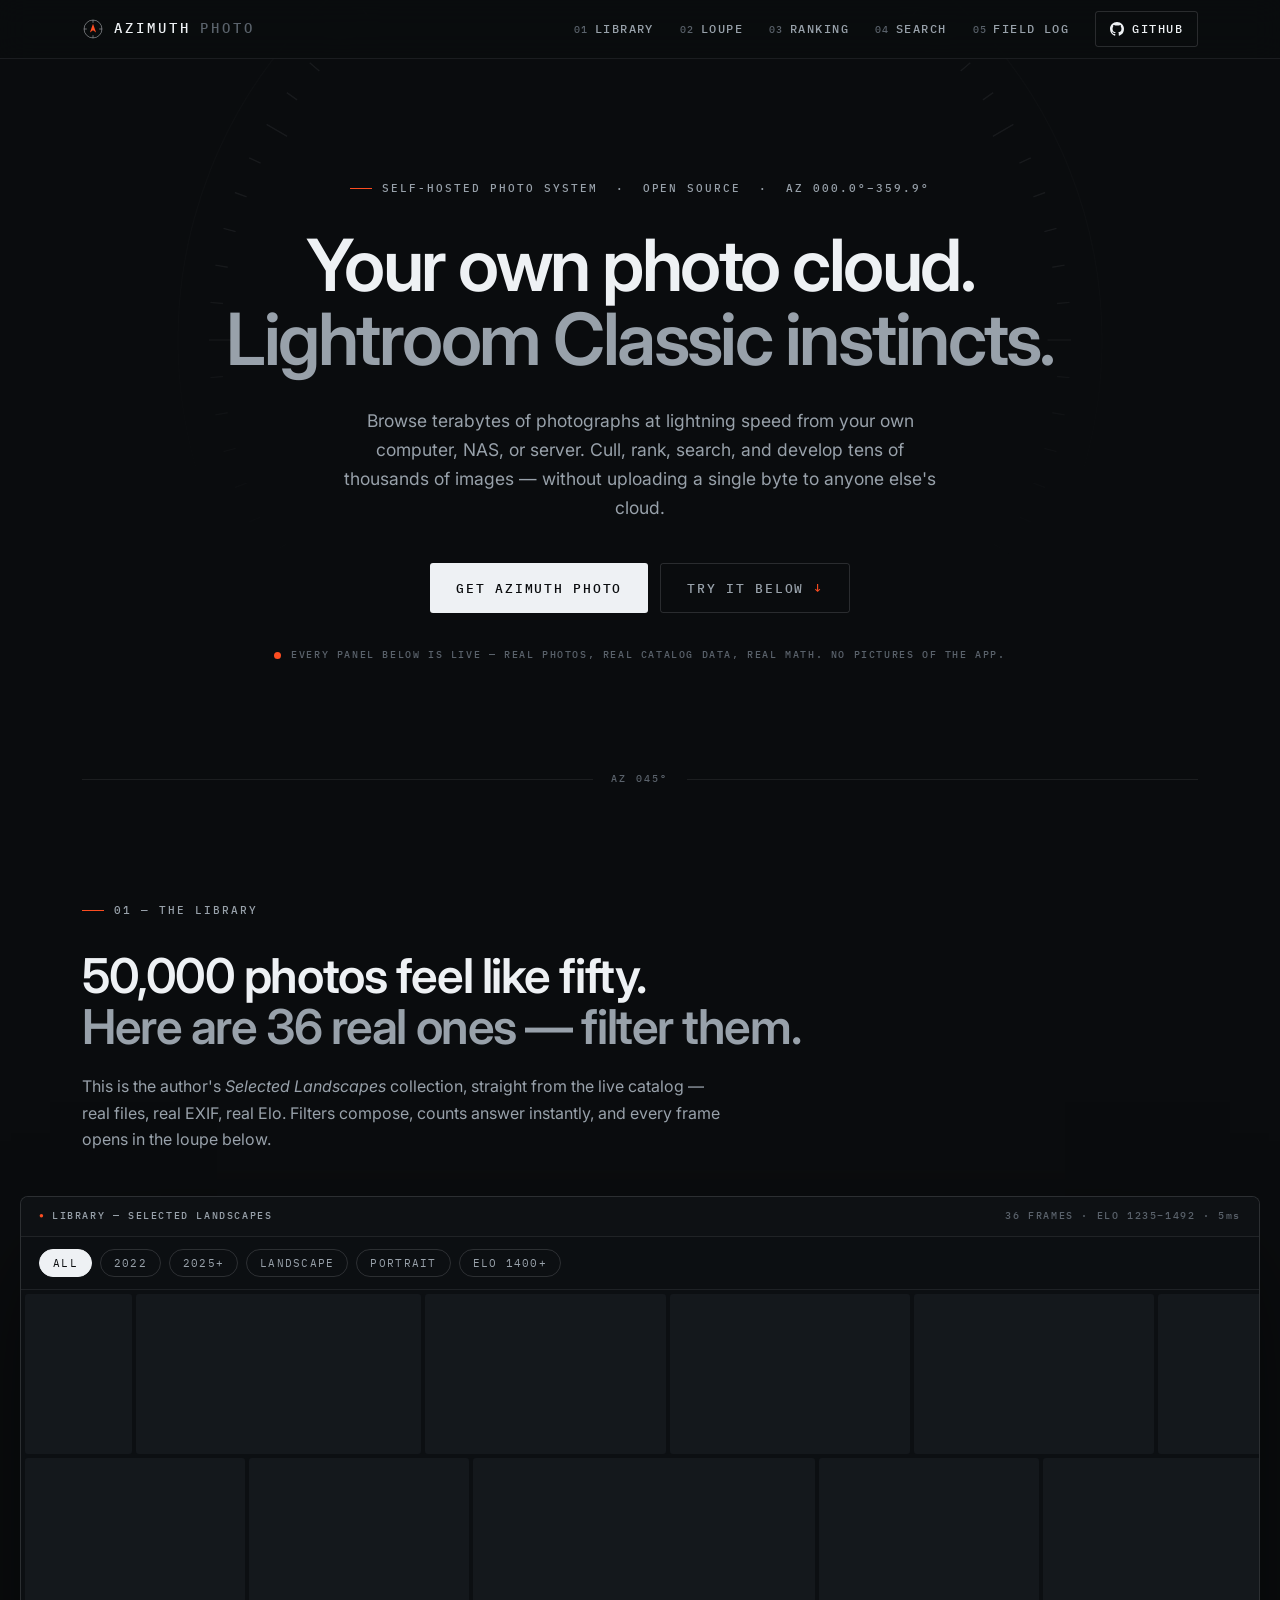
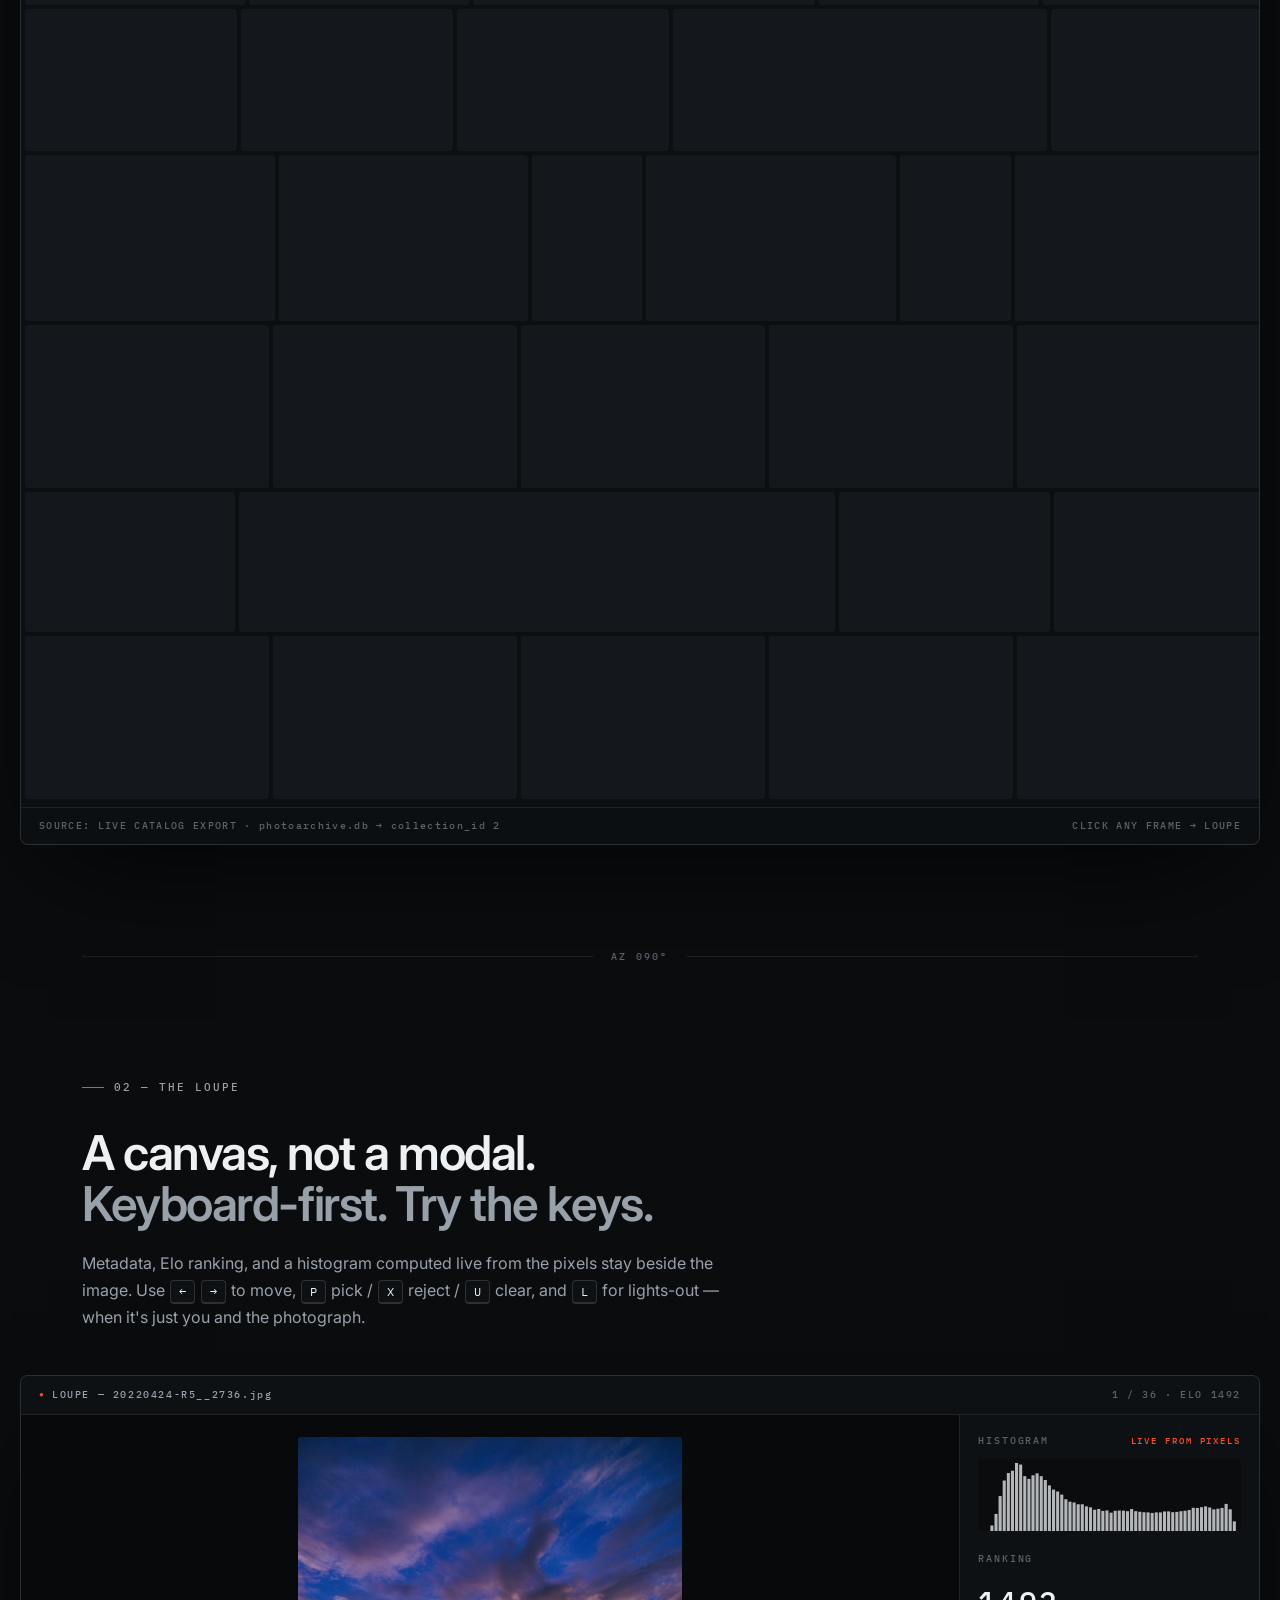
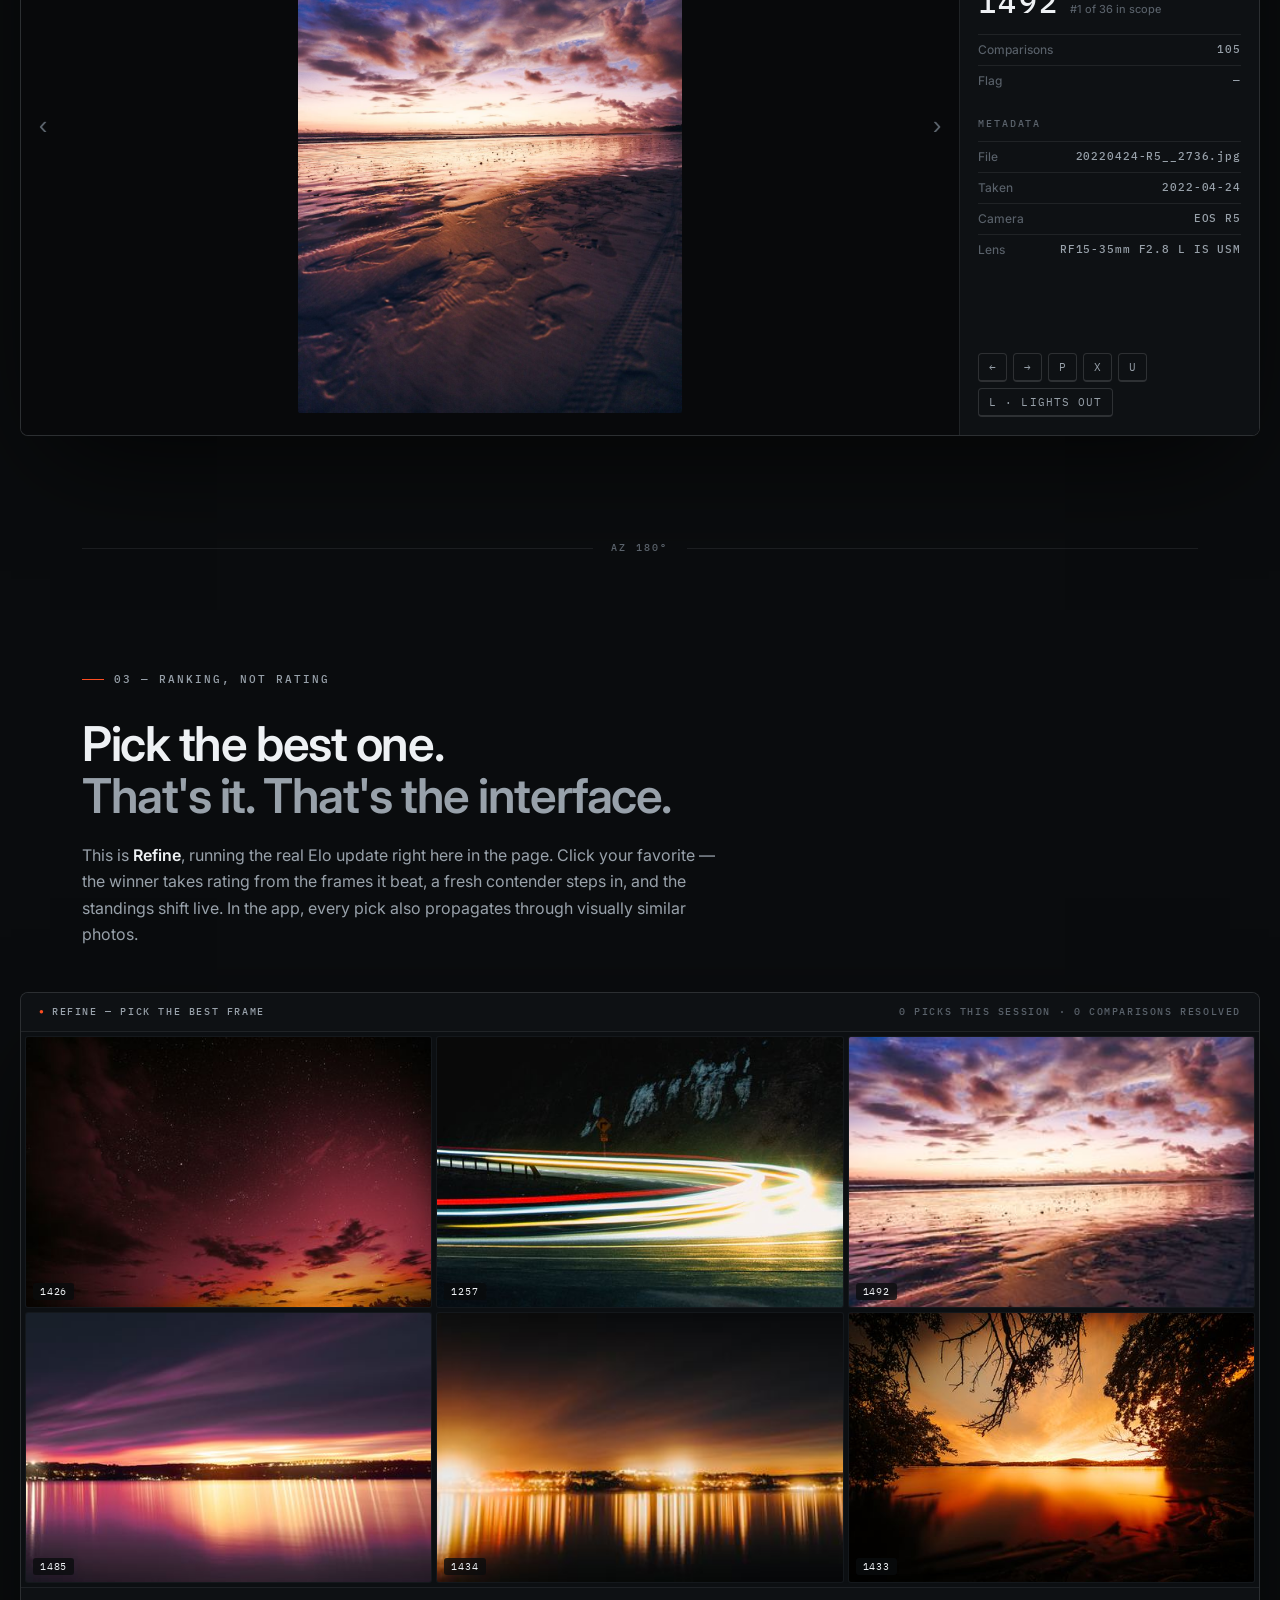
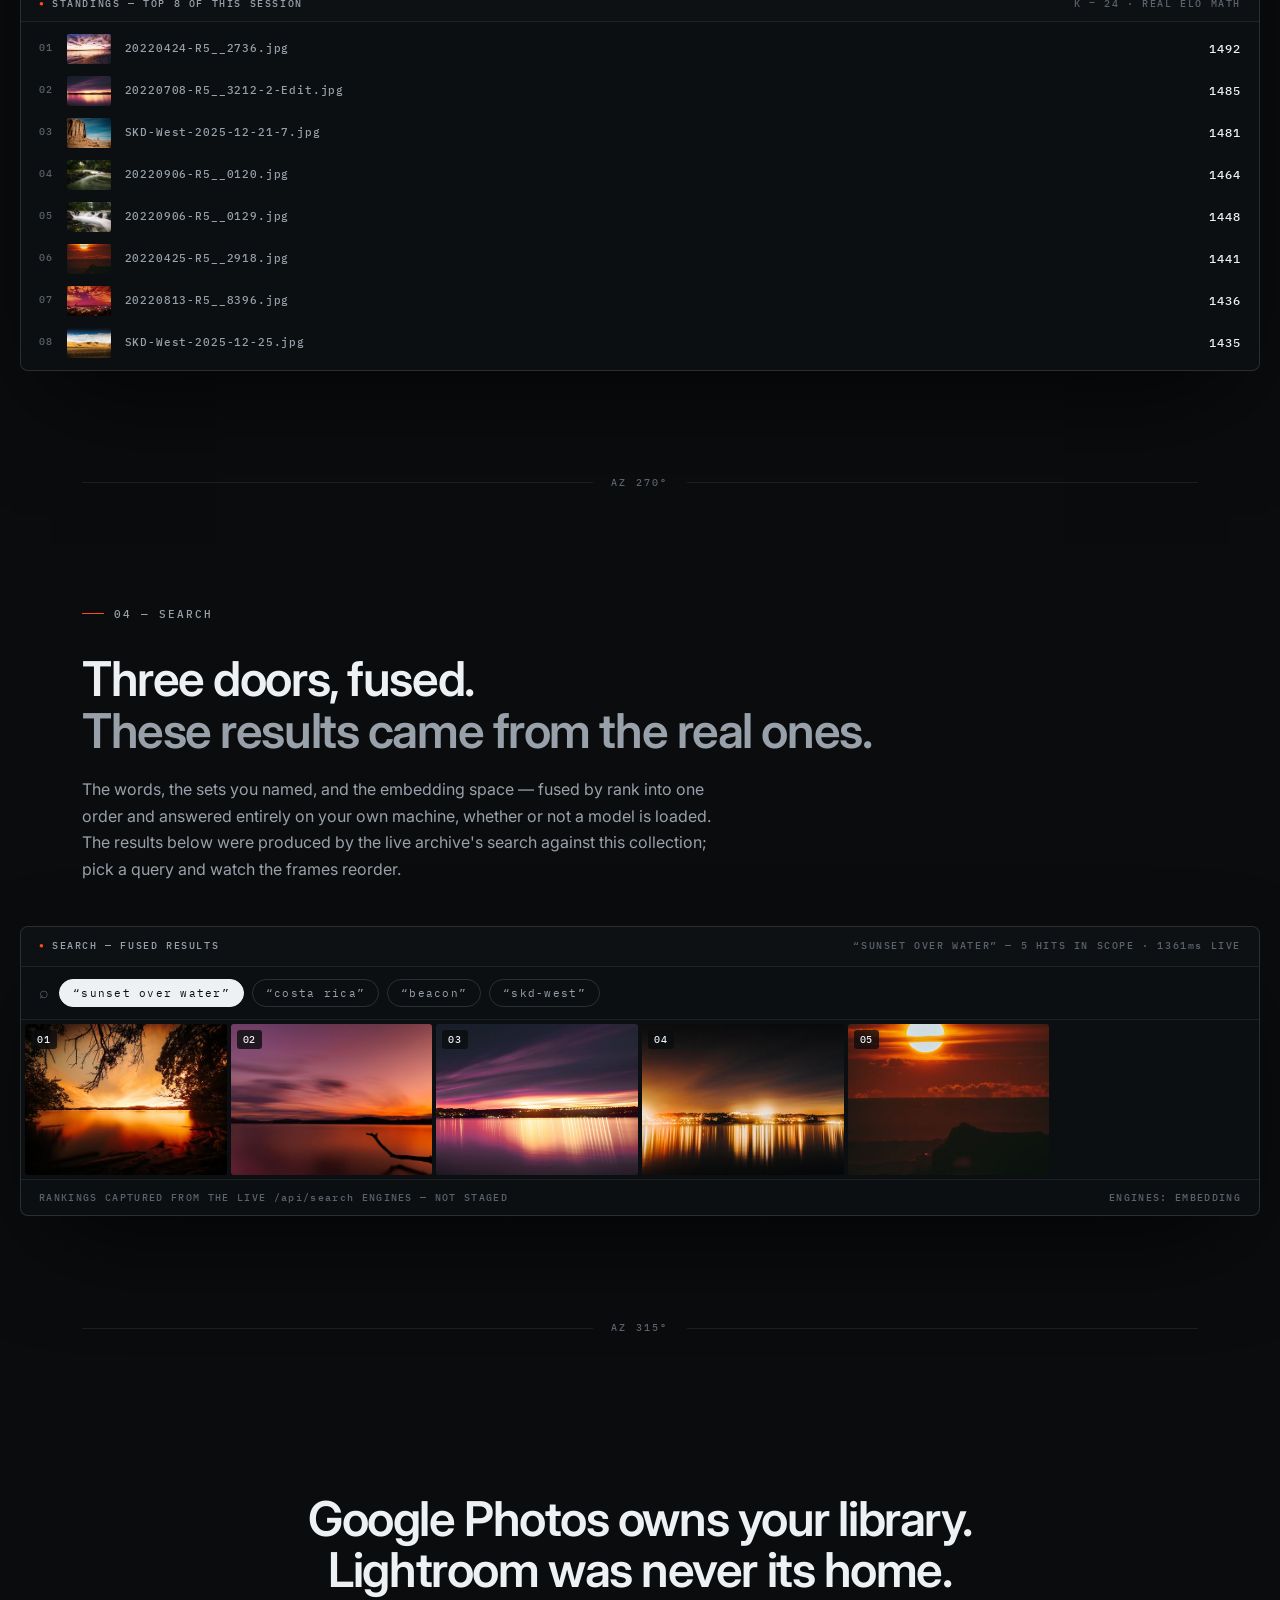
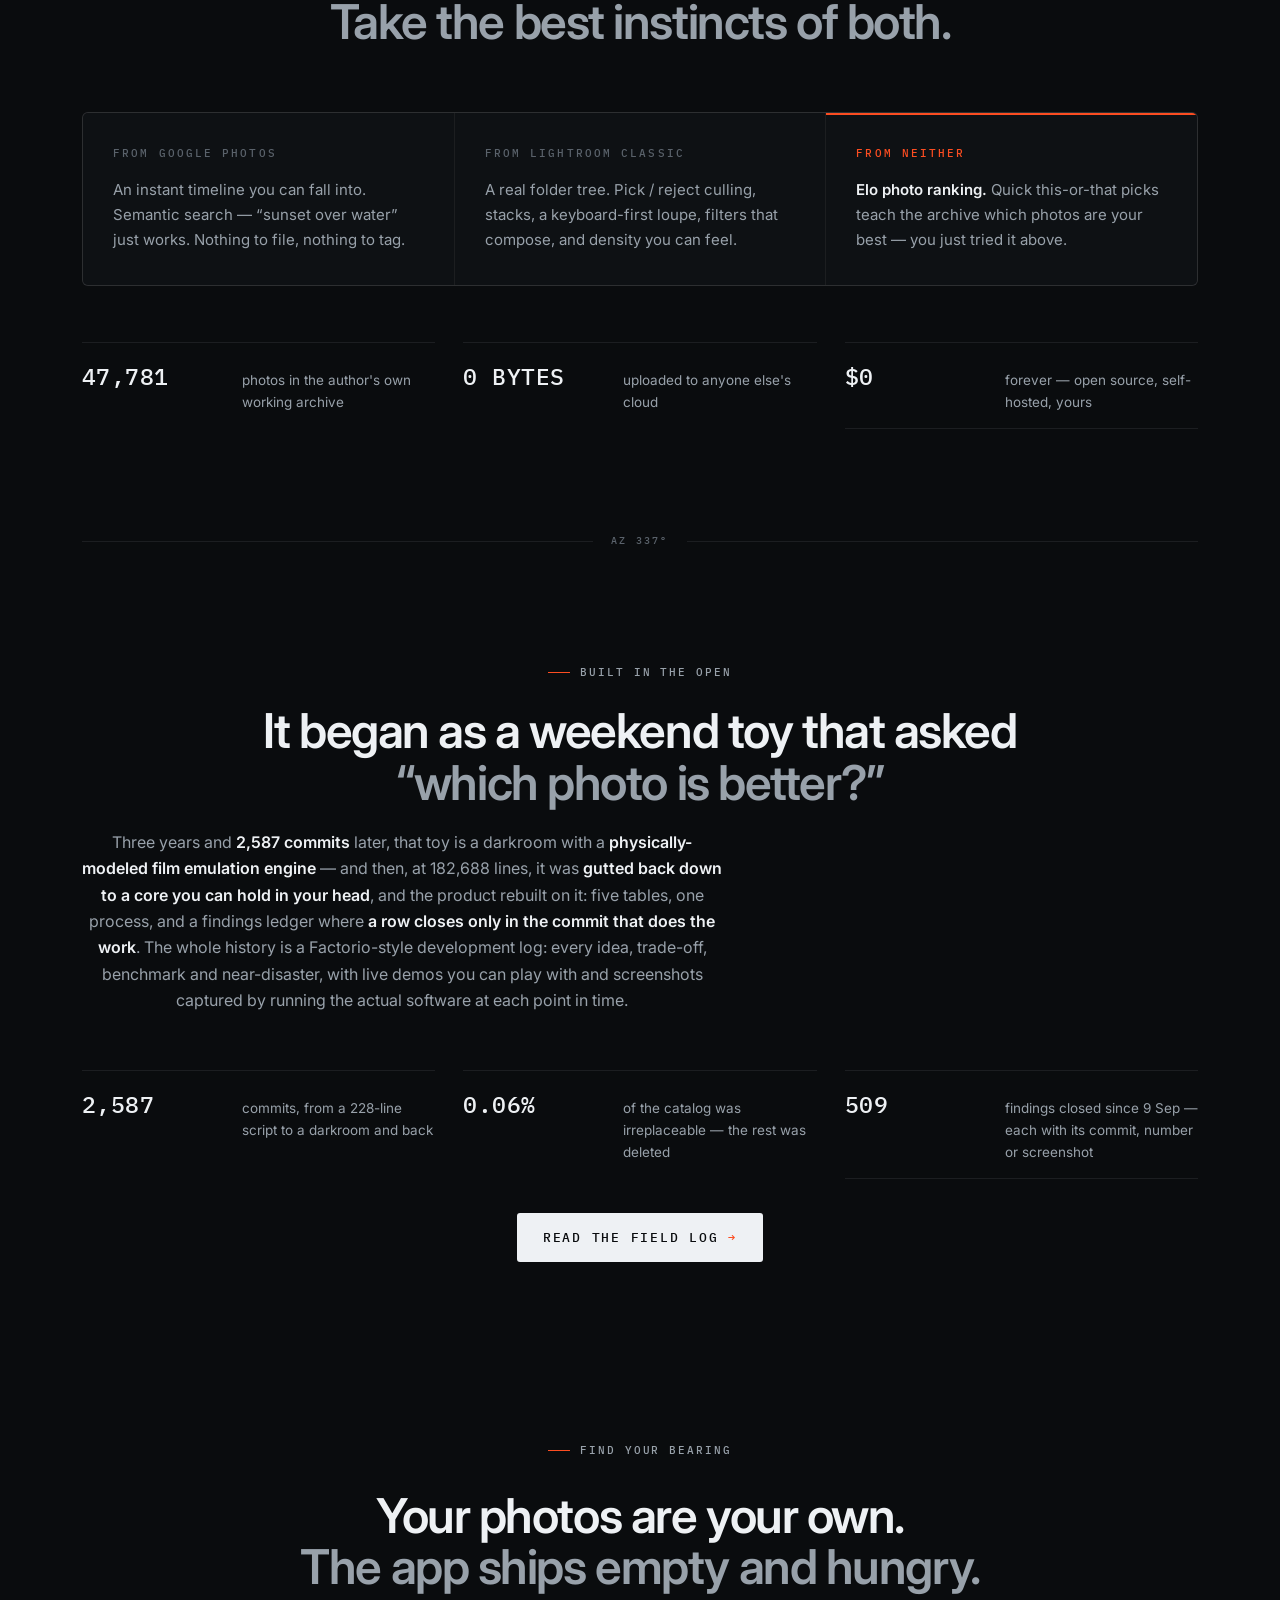
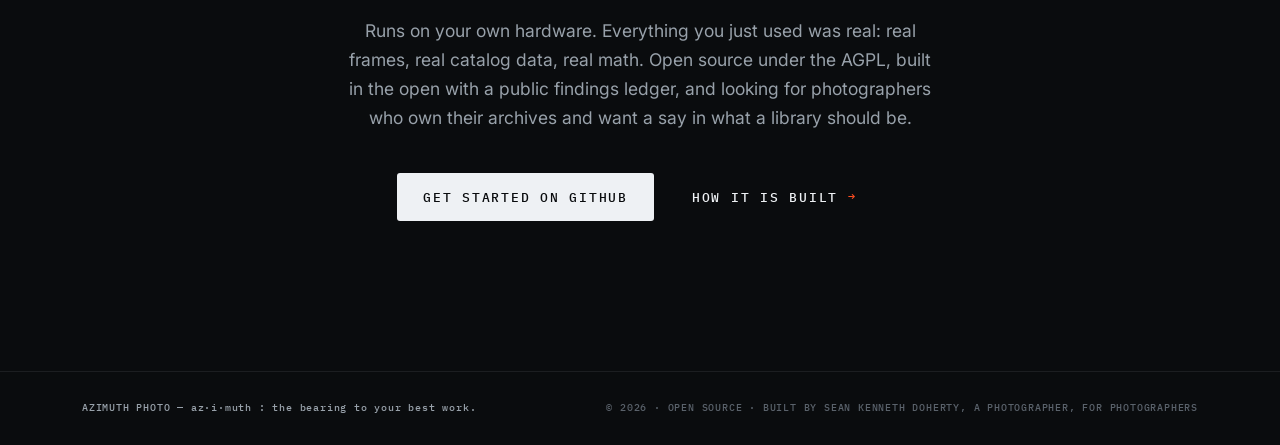
==== commit 042000c3: "Field Log: Act III — the product, the loop, and the findings ledger Seven chapters for 18 August to " ====
--- a/index.html
+++ b/index.html
@@ -145,8 +145,8 @@
 <section class="feature" id="search">
   <div class="section-inner">
     <p class="kicker mono reveal"><span class="tick"></span>04 — SEARCH</p>
-    <h2 class="reveal d1">Two engines, fused.<br><span class="dim">These results came from the real ones.</span></h2>
-    <p class="section-lede reveal d2">Metadata and semantic embeddings, fused into one ranking and answered entirely on your own machine. The results below were produced by the live archive's search engines against this collection; pick a query and watch the frames reorder.</p>
+    <h2 class="reveal d1">Three doors, fused.<br><span class="dim">These results came from the real ones.</span></h2>
+    <p class="section-lede reveal d2">The words, the sets you named, and the embedding space — fused by rank into one order and answered entirely on your own machine, whether or not a model is loaded. The results below were produced by the live archive's search against this collection; pick a query and watch the frames reorder.</p>
   </div>
   <div class="widget reveal d2">
     <div class="widget-bar mono">
@@ -198,11 +198,11 @@
   <div class="section-inner">
     <p class="kicker mono reveal"><span class="tick"></span>BUILT IN THE OPEN</p>
     <h2 class="reveal d1">It began as a weekend toy that asked<br><span class="dim">“which photo is better?”</span></h2>
-    <p class="section-lede reveal d2">Three years and <strong>2,304 commits</strong> later, that toy is a darkroom with a <strong>physically-modeled film emulation engine</strong> — and then, at 182,688 lines, it was <strong>gutted back down to a core you can hold in your head</strong>. The whole history is a Factorio-style development log: every idea, trade-off, benchmark and near-disaster, with live demos you can play with and screenshots captured by running the actual software at each point in time.</p>
+    <p class="section-lede reveal d2">Three years and <strong>2,587 commits</strong> later, that toy is a darkroom with a <strong>physically-modeled film emulation engine</strong> — and then, at 182,688 lines, it was <strong>gutted back down to a core you can hold in your head</strong>, and the product rebuilt on it: five tables, one process, and a findings ledger where <strong>a row closes only in the commit that does the work</strong>. The whole history is a Factorio-style development log: every idea, trade-off, benchmark and near-disaster, with live demos you can play with and screenshots captured by running the actual software at each point in time.</p>
     <div class="stats-row reveal d3">
-      <div class="stat"><span class="num mono">2,304</span><span class="lbl">commits, from a 228-line script to a darkroom</span></div>
+      <div class="stat"><span class="num mono">2,587</span><span class="lbl">commits, from a 228-line script to a darkroom and back</span></div>
       <div class="stat"><span class="num mono">0.06<span class="dim2">%</span></span><span class="lbl">of the catalog was irreplaceable — the rest was deleted</span></div>
-      <div class="stat"><span class="num mono">53</span><span class="lbl">real film scans behind the emulation engine</span></div>
+      <div class="stat"><span class="num mono">509</span><span class="lbl">findings closed since 9 Sep — each with its commit, number or screenshot</span></div>
     </div>
     <div class="hero-actions reveal d3" style="margin-top:34px">
       <a class="btn btn-primary" href="/log/">READ THE FIELD LOG <span class="arrow">→</span></a>
@@ -215,9 +215,10 @@
   <div class="section-inner">
     <p class="kicker mono reveal"><span class="tick"></span>FIND YOUR BEARING</p>
     <h2 class="reveal d1">Your photos are your own.<br><span class="dim">The app ships empty and hungry.</span></h2>
-    <p class="lede reveal d2">Runs on your own hardware — computer, NAS, or server. Everything you just used was real: real frames, real catalog data, real math.</p>
+    <p class="lede reveal d2">Runs on your own hardware. Everything you just used was real: real frames, real catalog data, real math. Open source under the AGPL, built in the open with a public findings ledger, and looking for photographers who own their archives and want a say in what a library should be.</p>
     <div class="hero-actions reveal d3">
       <a class="btn btn-primary" href="https://github.com/Sean-Kenneth-Doherty/azimuth-photo" target="_blank" rel="noopener">GET STARTED ON GITHUB</a>
+      <a class="btn" href="/log/#loop">HOW IT IS BUILT <span class="arrow">→</span></a>
     </div>
   </div>
 </section>
@@ -225,7 +226,7 @@
 <footer class="footer">
   <div class="section-inner footer-inner">
     <span class="mono">AZIMUTH PHOTO — az·i·muth : the bearing to your best work.</span>
-    <span class="mono dim2">© 2026 · OPEN SOURCE · BUILT BY A PHOTOGRAPHER, FOR PHOTOGRAPHERS</span>
+    <span class="mono dim2">© 2026 · OPEN SOURCE · BUILT BY <a href="https://seankennethdoherty.com" style="color:inherit">SEAN KENNETH DOHERTY</a>, A PHOTOGRAPHER, FOR PHOTOGRAPHERS</span>
   </div>
 </footer>
 
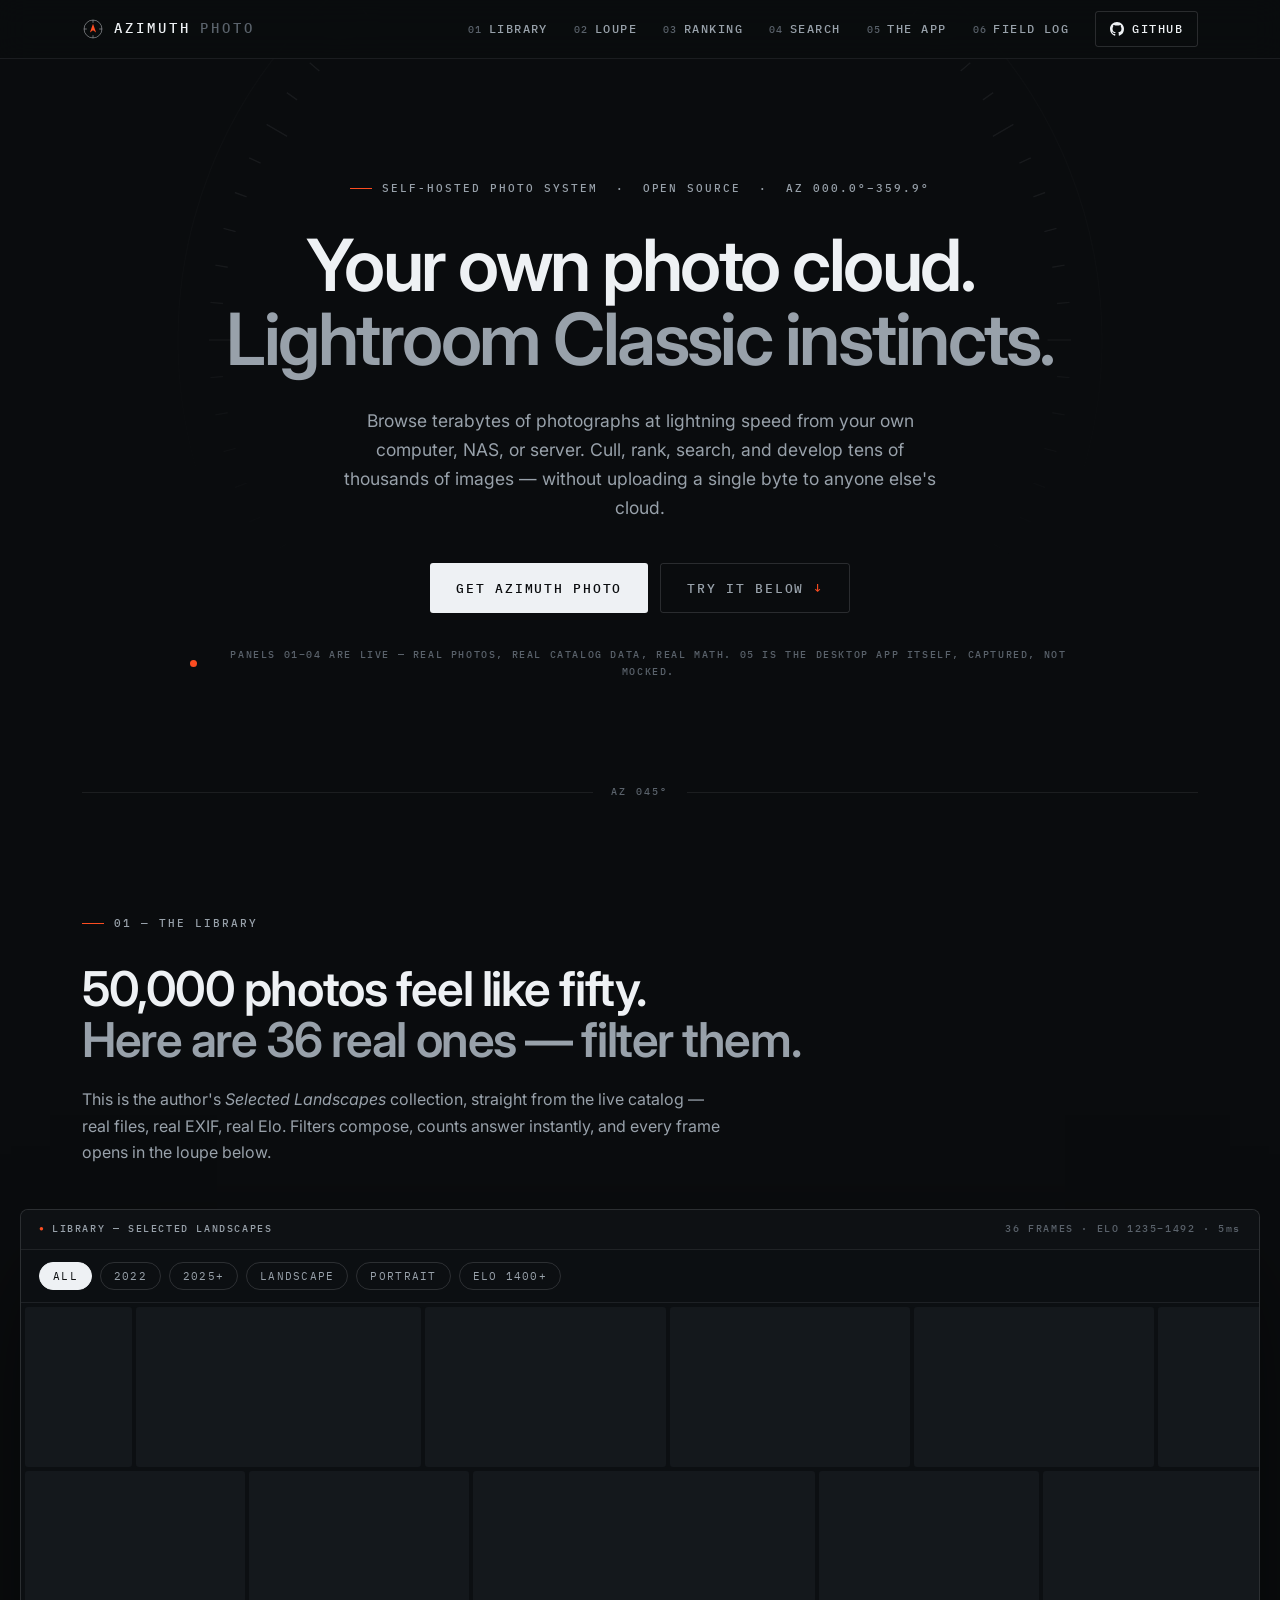
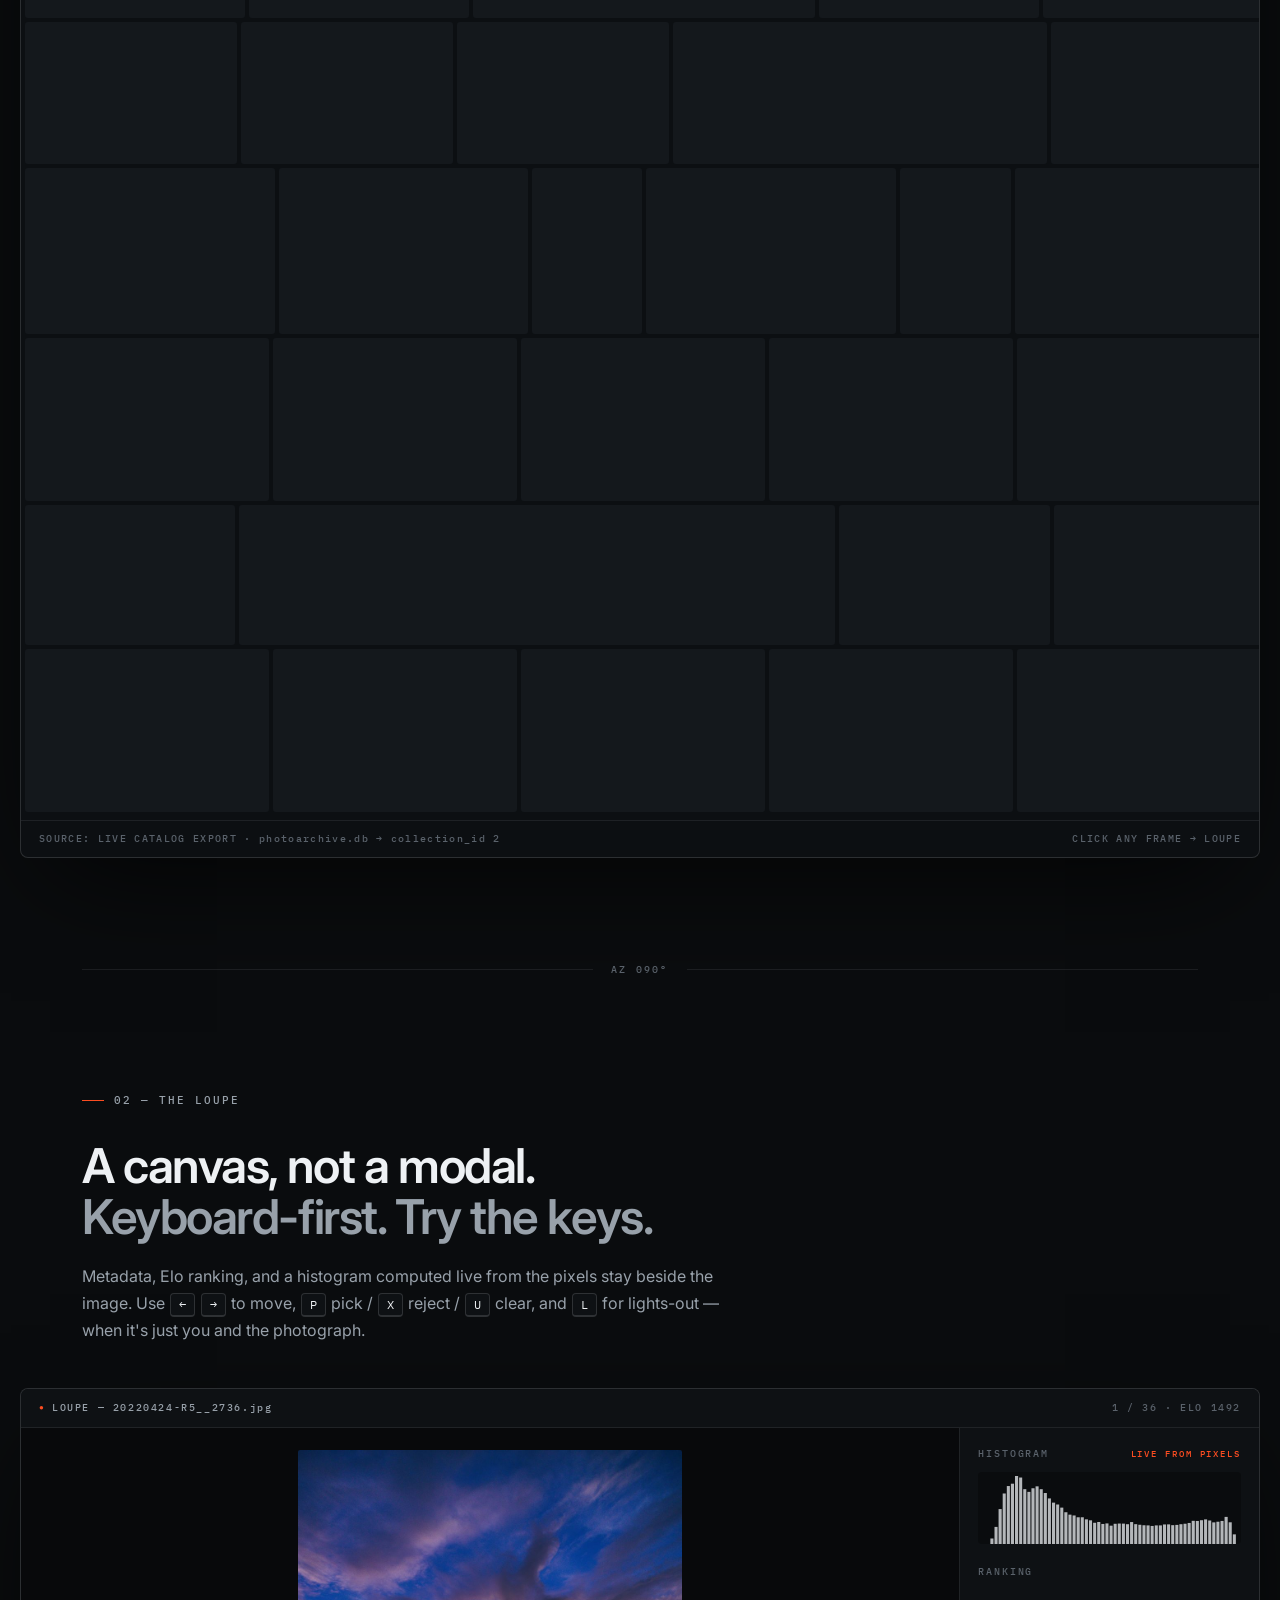
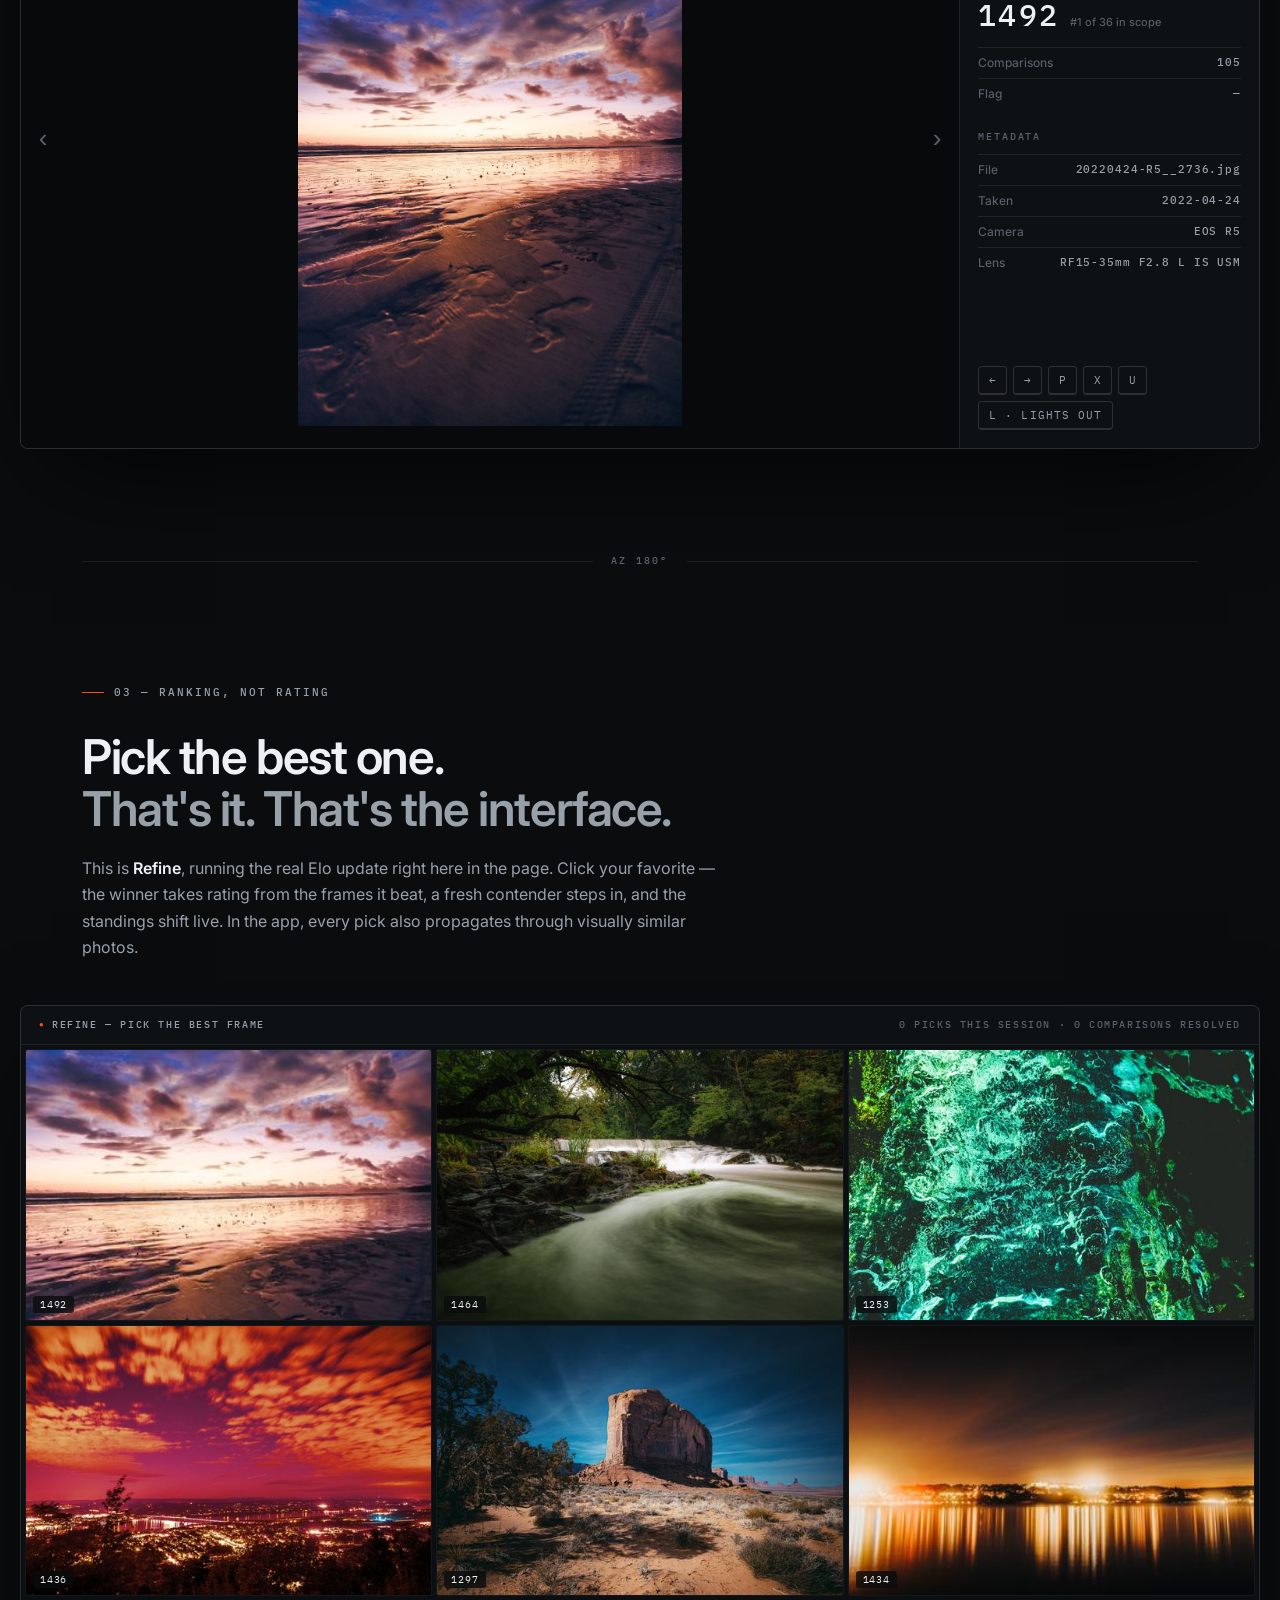
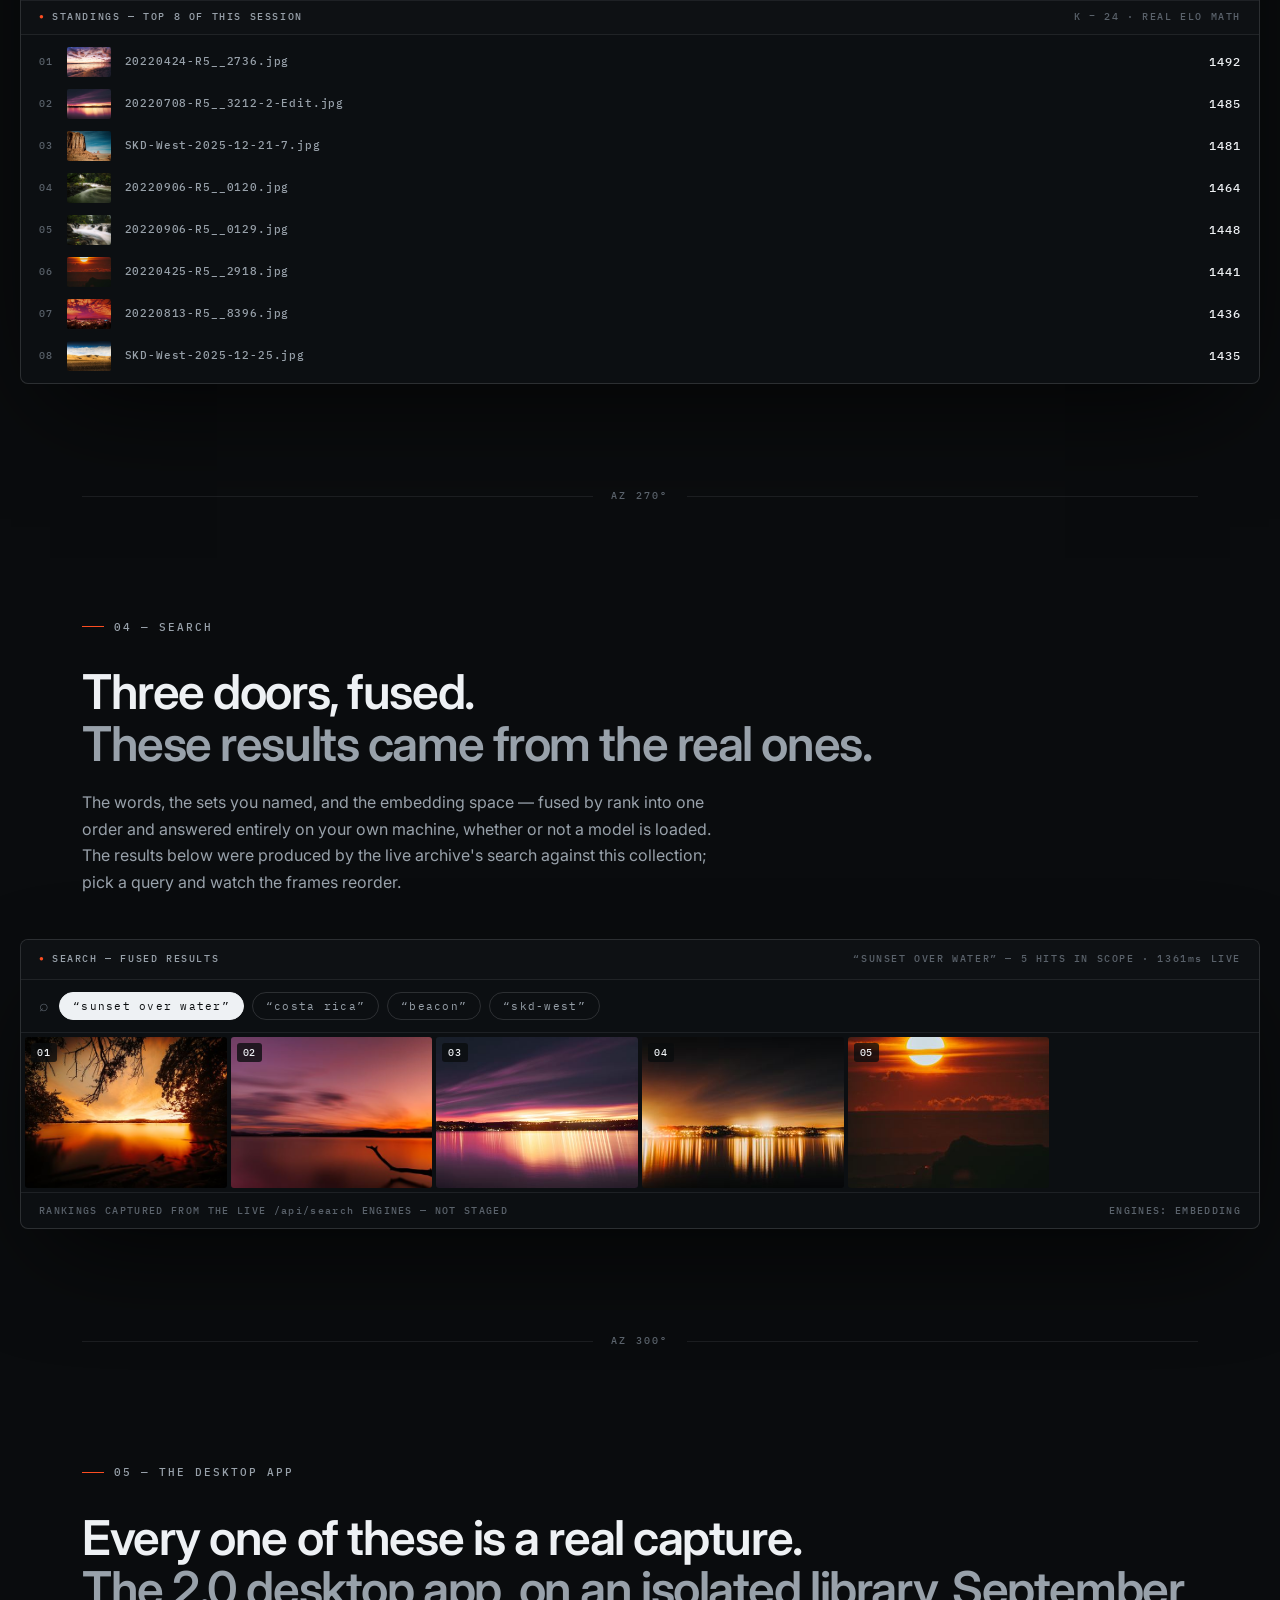
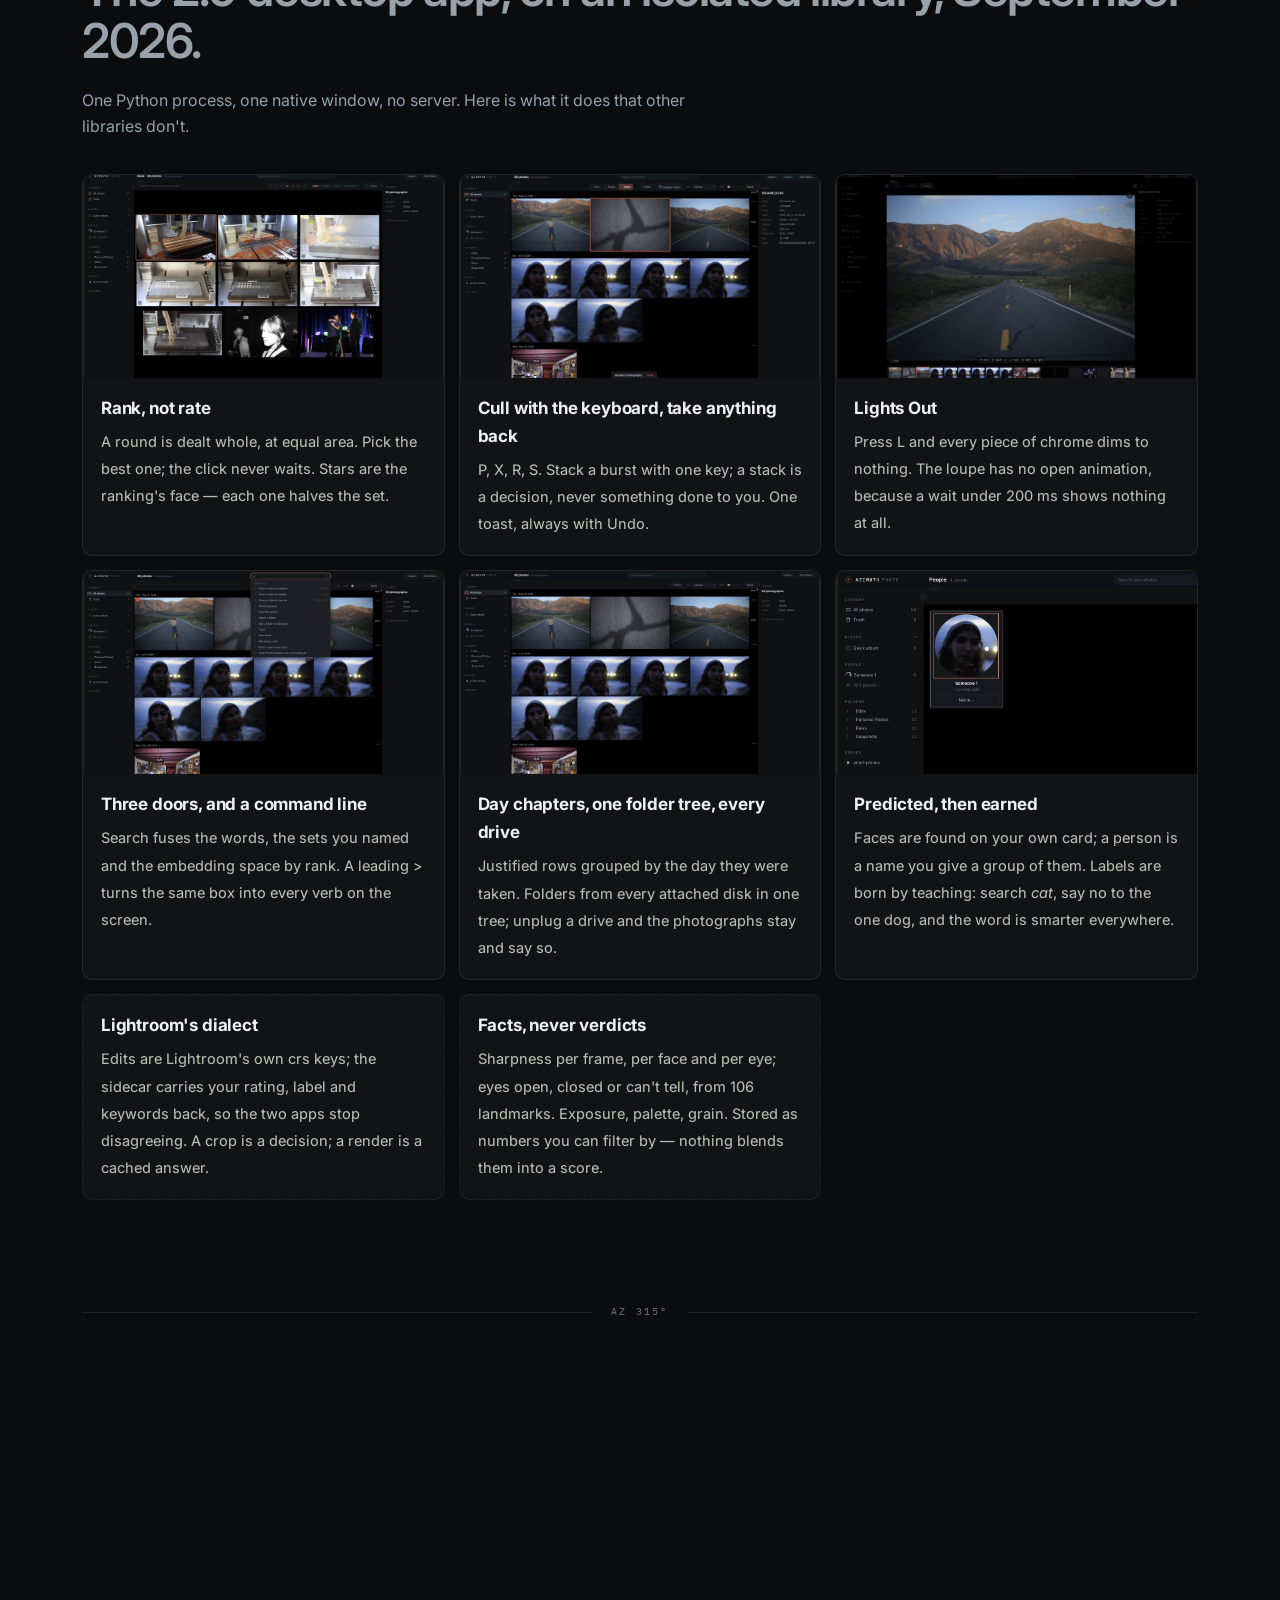
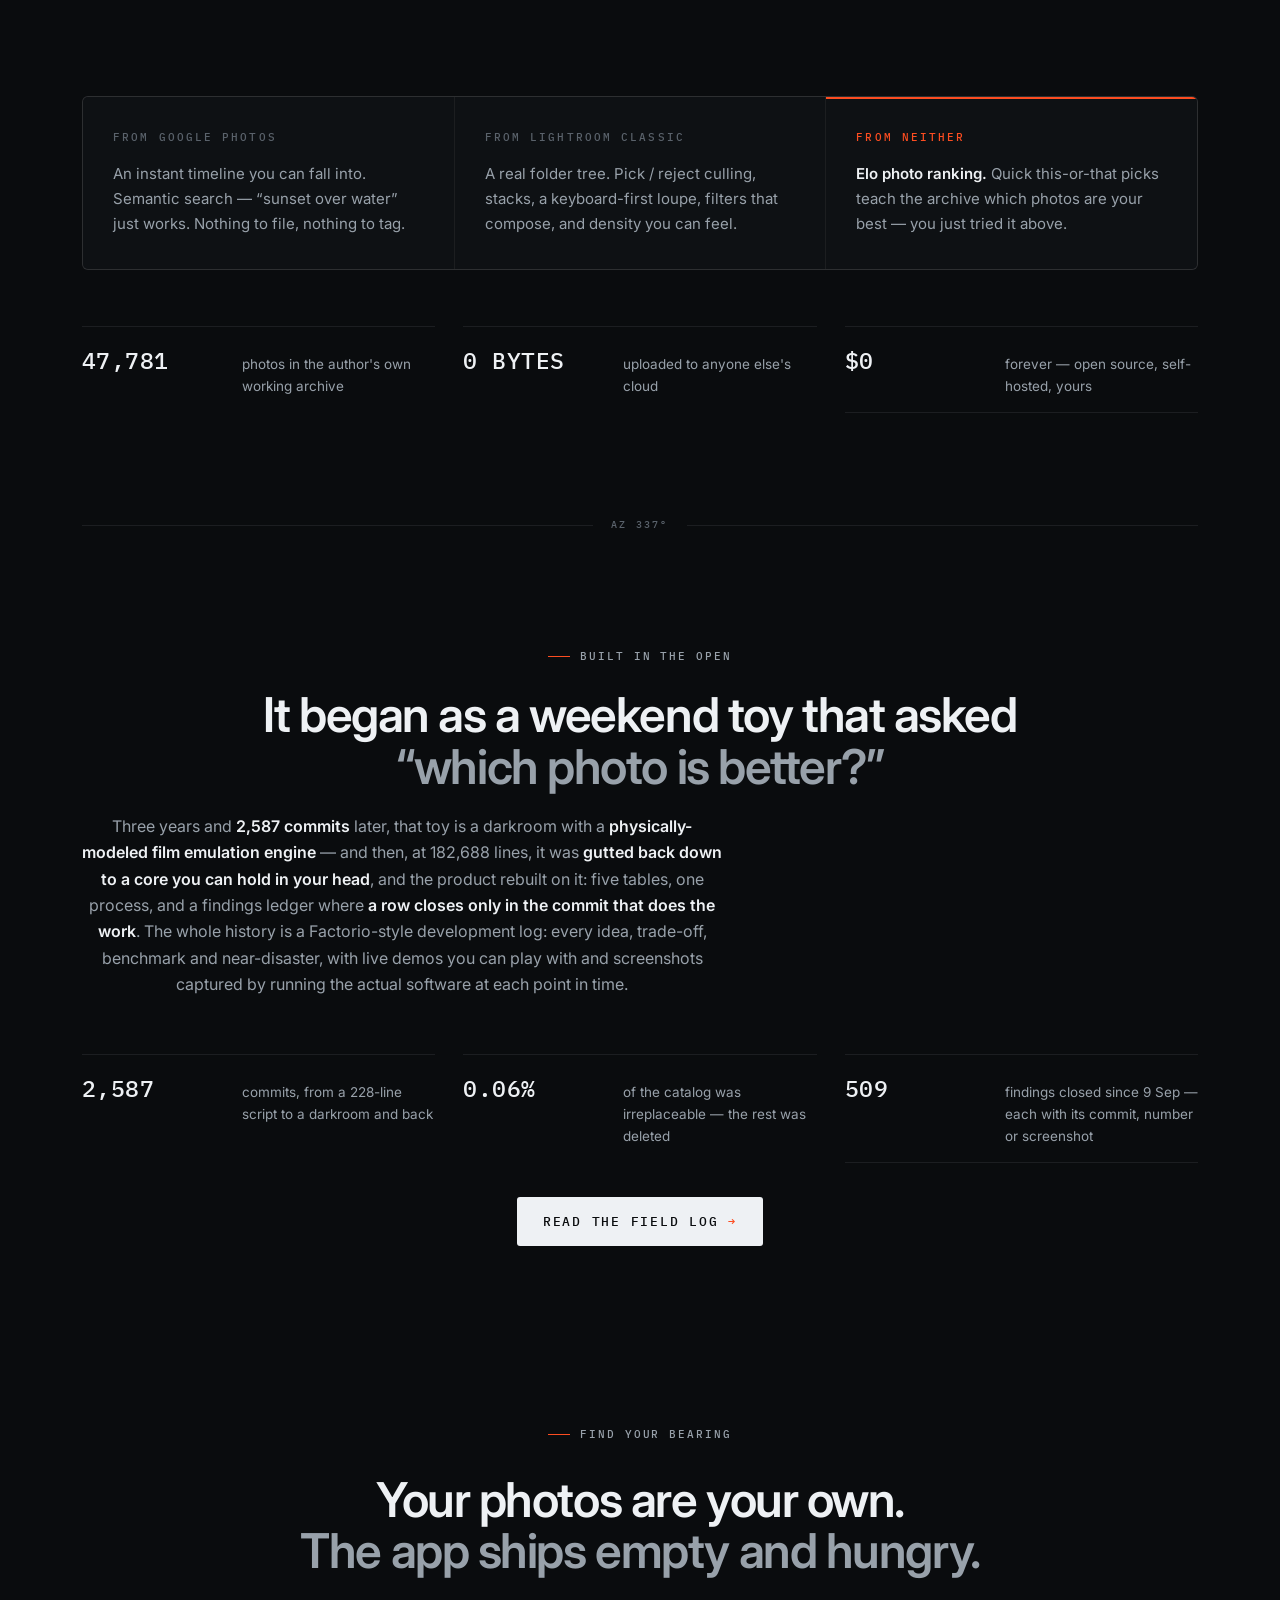
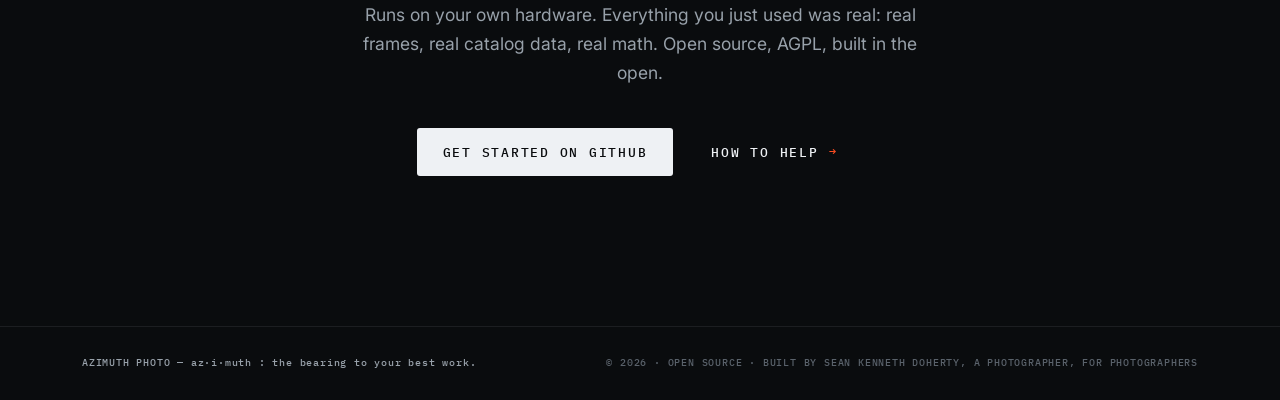
==== commit d3ea363b: "Three surfaces, three jobs: the log tells the story, the home page shows the app, contribution gets " ====
--- a/index.html
+++ b/index.html
@@ -14,6 +14,16 @@
 <link rel="preconnect" href="https://fonts.gstatic.com" crossorigin>
 <link href="https://fonts.googleapis.com/css2?family=Inter:wght@400;450;500;600&family=IBM+Plex+Mono:wght@400;500&display=swap" rel="stylesheet">
 <link rel="stylesheet" href="style.css">
+<style>
+  .fgrid{display:grid;grid-template-columns:repeat(auto-fit,minmax(300px,1fr));gap:14px;margin-top:34px}
+  .fcard{display:flex;flex-direction:column;background:rgba(255,255,255,.03);border:1px solid rgba(255,255,255,.08);border-radius:10px;overflow:hidden;color:inherit;text-decoration:none;transition:border-color .2s,transform .2s}
+  a.fcard:hover{border-color:rgba(252,77,33,.55);transform:translateY(-2px)}
+  .fcard img{width:100%;aspect-ratio:16/9;object-fit:cover;display:block;background:#000}
+  .fcard .ft{padding:16px 18px 18px}
+  .fcard .ft b{display:block;font-size:17px;letter-spacing:-.01em;margin-bottom:6px}
+  .fcard .ft span{font-size:14.5px;line-height:1.55;color:#b9b9b4}
+  .fcard.text{justify-content:center;border-style:dashed}
+</style>
 </head>
 <body>
 
@@ -28,7 +38,8 @@
       <a href="#loupe"><span class="idx">02</span>Loupe</a>
       <a href="#ranking"><span class="idx">03</span>Ranking</a>
       <a href="#search"><span class="idx">04</span>Search</a>
-      <a href="/log/"><span class="idx">05</span>Field&nbsp;Log</a>
+      <a href="#features"><span class="idx">05</span>The&nbsp;App</a>
+      <a href="/log/"><span class="idx">06</span>Field&nbsp;Log</a>
       <a class="nav-cta" href="https://github.com/Sean-Kenneth-Doherty/azimuth-photo" target="_blank" rel="noopener">
         <svg viewBox="0 0 16 16" width="14" height="14" fill="currentColor" aria-hidden="true"><path d="M8 0C3.58 0 0 3.58 0 8c0 3.54 2.29 6.53 5.47 7.59.4.07.55-.17.55-.38 0-.19-.01-.82-.01-1.49-2.01.37-2.53-.49-2.69-.94-.09-.23-.48-.94-.82-1.13-.28-.15-.68-.52-.01-.53.63-.01 1.08.58 1.23.82.72 1.21 1.87.87 2.33.66.07-.52.28-.87.51-1.07-1.78-.2-3.64-.89-3.64-3.95 0-.87.31-1.59.82-2.15-.08-.2-.36-1.02.08-2.12 0 0 .67-.21 2.2.82.64-.18 1.32-.27 2-.27s1.36.09 2 .27c1.53-1.04 2.2-.82 2.2-.82.44 1.1.16 1.92.08 2.12.51.56.82 1.27.82 2.15 0 3.07-1.87 3.75-3.65 3.95.29.25.54.73.54 1.48 0 1.07-.01 1.93-.01 2.2 0 .21.15.46.55.38A8.01 8.01 0 0 0 16 8c0-4.42-3.58-8-8-8Z"/></svg>
         GITHUB
@@ -47,7 +58,7 @@
       <a class="btn btn-primary" href="https://github.com/Sean-Kenneth-Doherty/azimuth-photo" target="_blank" rel="noopener">GET AZIMUTH PHOTO</a>
       <a class="btn btn-ghost" href="#library">TRY IT BELOW <span class="arrow">↓</span></a>
     </div>
-    <p class="live-note mono reveal d3"><span class="pulse"></span>EVERY PANEL BELOW IS LIVE — REAL PHOTOS, REAL CATALOG DATA, REAL MATH. NO PICTURES OF THE APP.</p>
+    <p class="live-note mono reveal d3"><span class="pulse"></span>PANELS 01–04 ARE LIVE — REAL PHOTOS, REAL CATALOG DATA, REAL MATH. 05 IS THE DESKTOP APP ITSELF, CAPTURED, NOT MOCKED.</p>
   </div>
 </header>
 
@@ -159,6 +170,27 @@
     </div>
     <div class="search-grid" id="search-grid"></div>
     <div class="widget-foot mono"><span>RANKINGS CAPTURED FROM THE LIVE /api/search ENGINES — NOT STAGED</span><span id="search-src"></span></div>
+  </div>
+</section>
+
+<div class="ruler" aria-hidden="true"><span class="mono">AZ 300°</span></div>
+
+<!-- ——— 05 · WHAT IT DOES (real captures of the desktop app) ——— -->
+<section class="feature" id="features">
+  <div class="section-inner">
+    <p class="kicker mono reveal"><span class="tick"></span>05 — THE DESKTOP APP</p>
+    <h2 class="reveal d1">Every one of these is a real capture.<br><span class="dim">The 2.0 desktop app, on an isolated library, September 2026.</span></h2>
+    <p class="section-lede reveal d2">One Python process, one native window, no server. Here is what it does that other libraries don't.</p>
+  </div>
+  <div class="section-inner fgrid reveal d2">
+    <a class="fcard" href="/log/#ch-face"><img src="log/assets/screens/17-rank.jpg" alt="The Rank stage: a round of nine photographs, the cursor on one" loading="lazy" style="object-position:62% 40%"><div class="ft"><b>Rank, not rate</b><span>A round is dealt whole, at equal area. Pick the best one; the click never waits. Stars are the ranking's face — each one halves the set.</span></div></a>
+    <a class="fcard" href="/log/#ch-ledger"><img src="log/assets/screens/15-cull.jpg" alt="The grid after a keyboard cull: a pick, a reject, a turned frame, a stacked burst and an Undo toast" loading="lazy" style="object-position:20% 30%"><div class="ft"><b>Cull with the keyboard, take anything back</b><span>P, X, R, S. Stack a burst with one key; a stack is a decision, never something done to you. One toast, always with Undo.</span></div></a>
+    <a class="fcard" href="/log/#ch-ledger"><img src="log/assets/screens/21-lights-out.jpg" alt="The loupe under Lights Out: only the photograph" loading="lazy" style="object-position:50% 45%"><div class="ft"><b>Lights Out</b><span>Press L and every piece of chrome dims to nothing. The loupe has no open animation, because a wait under 200 ms shows nothing at all.</span></div></a>
+    <a class="fcard" href="/log/#ch-face"><img src="log/assets/screens/20-command-line.jpg" alt="The search box with a leading > listing every command" loading="lazy" style="object-position:55% 8%"><div class="ft"><b>Three doors, and a command line</b><span>Search fuses the words, the sets you named and the embedding space by rank. A leading &gt; turns the same box into every verb on the screen.</span></div></a>
+    <a class="fcard" href="/log/#ch-earned"><img src="log/assets/screens/14-library-grid.jpg" alt="The library: justified rows in day chapters with a timeline rail" loading="lazy" style="object-position:40% 12%"><div class="ft"><b>Day chapters, one folder tree, every drive</b><span>Justified rows grouped by the day they were taken. Folders from every attached disk in one tree; unplug a drive and the photographs stay and say so.</span></div></a>
+    <a class="fcard" href="/log/#ch-earned"><img src="log/assets/screens/18-people-wall.jpg" alt="The People wall: a group of faces to be named" loading="lazy" style="object-position:0% 30%"><div class="ft"><b>Predicted, then earned</b><span>Faces are found on your own card; a person is a name you give a group of them. Labels are born by teaching: search <i>cat</i>, say no to the one dog, and the word is smarter everywhere.</span></div></a>
+    <div class="fcard text"><div class="ft"><b>Lightroom's dialect</b><span>Edits are Lightroom's own crs keys; the sidecar carries your rating, label and keywords back, so the two apps stop disagreeing. A crop is a decision; a render is a cached answer.</span></div></div>
+    <div class="fcard text"><div class="ft"><b>Facts, never verdicts</b><span>Sharpness per frame, per face and per eye; eyes open, closed or can't tell, from 106 landmarks. Exposure, palette, grain. Stored as numbers you can filter by — nothing blends them into a score.</span></div></div>
   </div>
 </section>
 
@@ -215,10 +247,10 @@
   <div class="section-inner">
     <p class="kicker mono reveal"><span class="tick"></span>FIND YOUR BEARING</p>
     <h2 class="reveal d1">Your photos are your own.<br><span class="dim">The app ships empty and hungry.</span></h2>
-    <p class="lede reveal d2">Runs on your own hardware. Everything you just used was real: real frames, real catalog data, real math. Open source under the AGPL, built in the open with a public findings ledger, and looking for photographers who own their archives and want a say in what a library should be.</p>
+    <p class="lede reveal d2">Runs on your own hardware. Everything you just used was real: real frames, real catalog data, real math. Open source, AGPL, built in the open.</p>
     <div class="hero-actions reveal d3">
       <a class="btn btn-primary" href="https://github.com/Sean-Kenneth-Doherty/azimuth-photo" target="_blank" rel="noopener">GET STARTED ON GITHUB</a>
-      <a class="btn" href="/log/#loop">HOW IT IS BUILT <span class="arrow">→</span></a>
+      <a class="btn" href="/contribute/">HOW TO HELP <span class="arrow">→</span></a>
     </div>
   </div>
 </section>
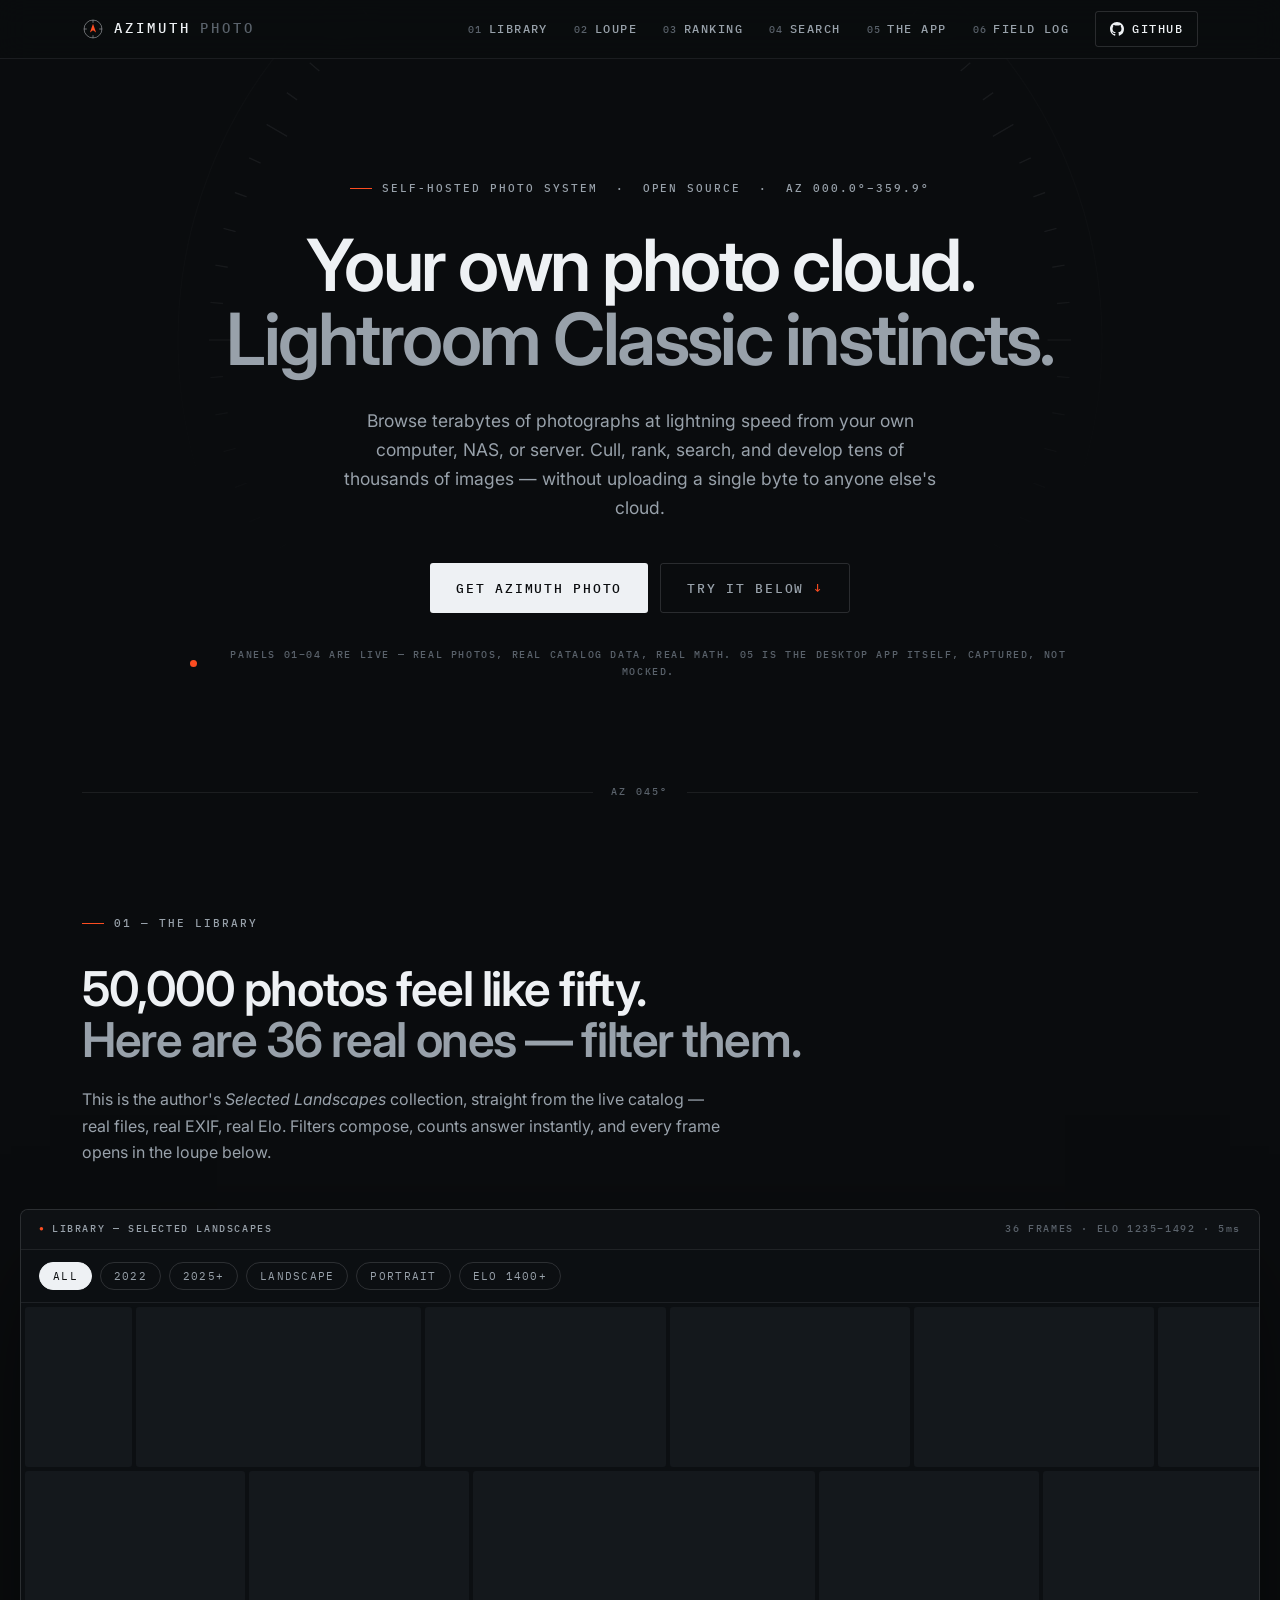
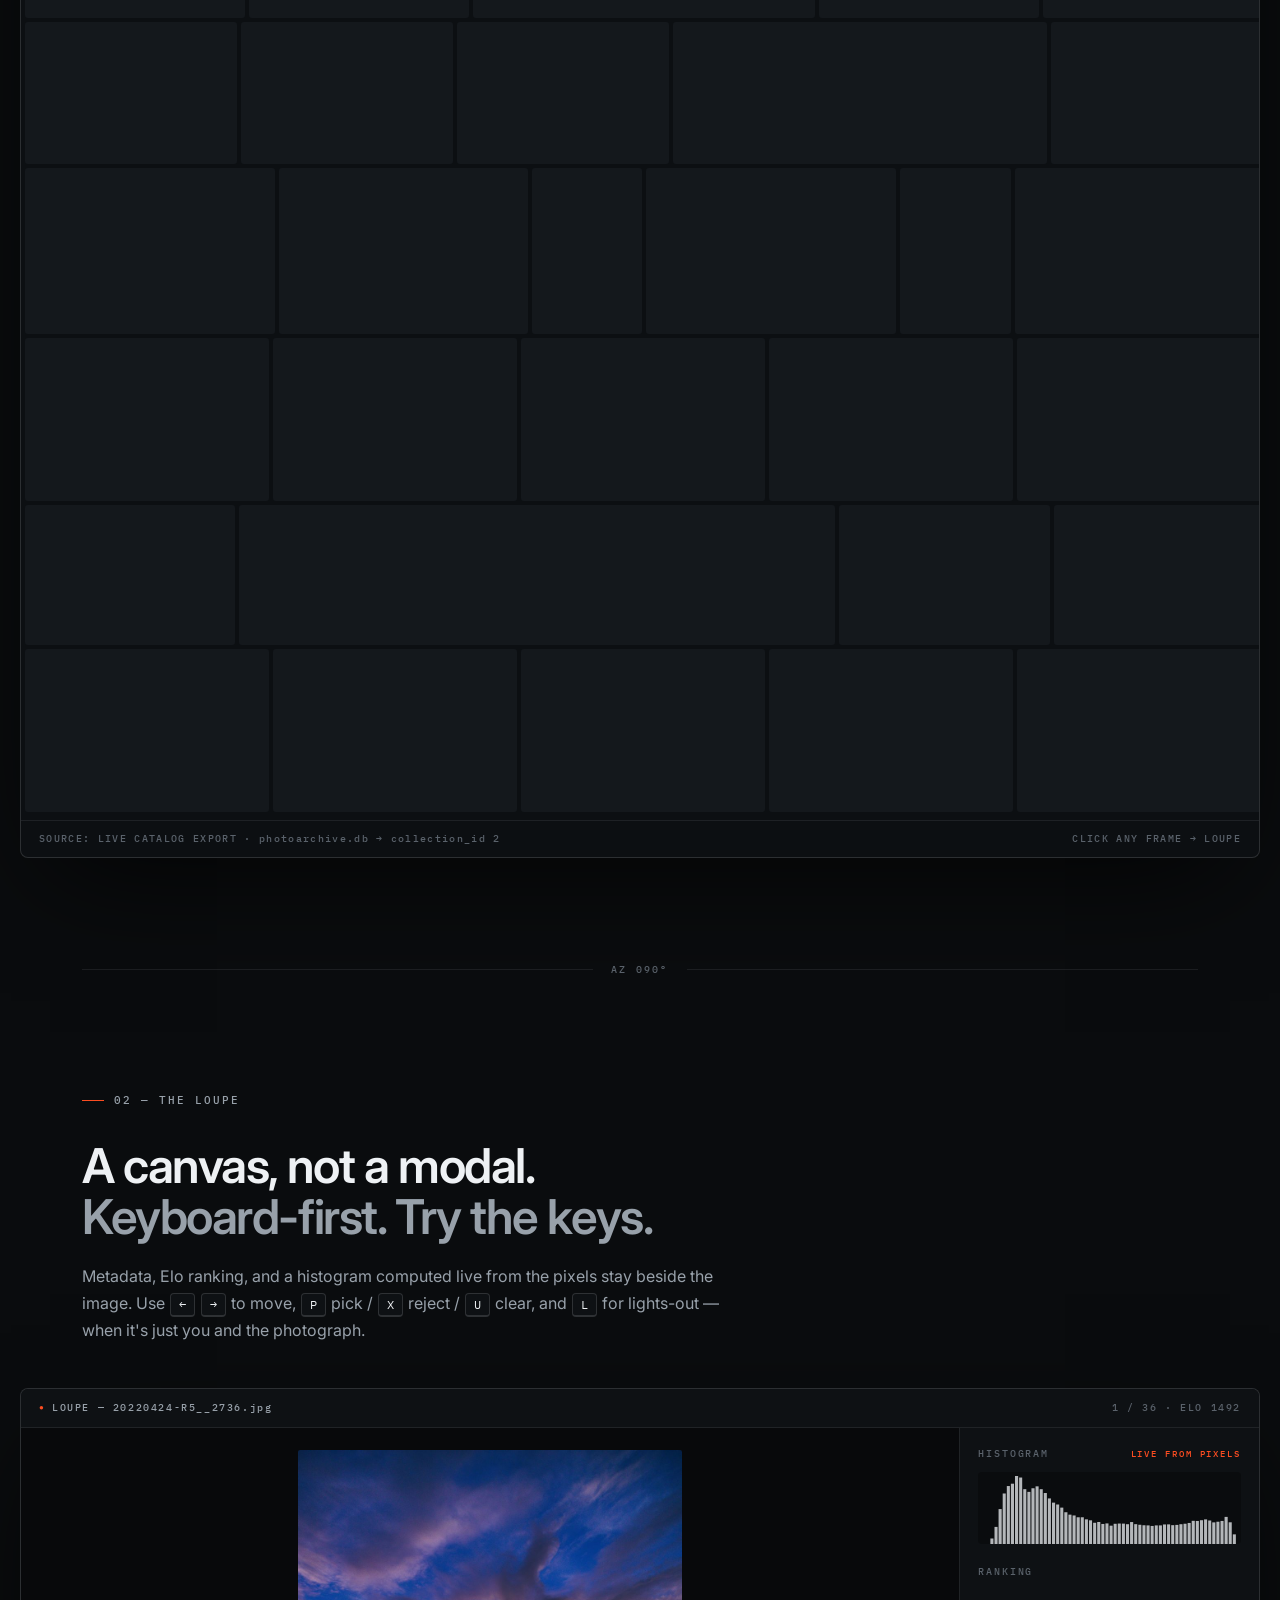
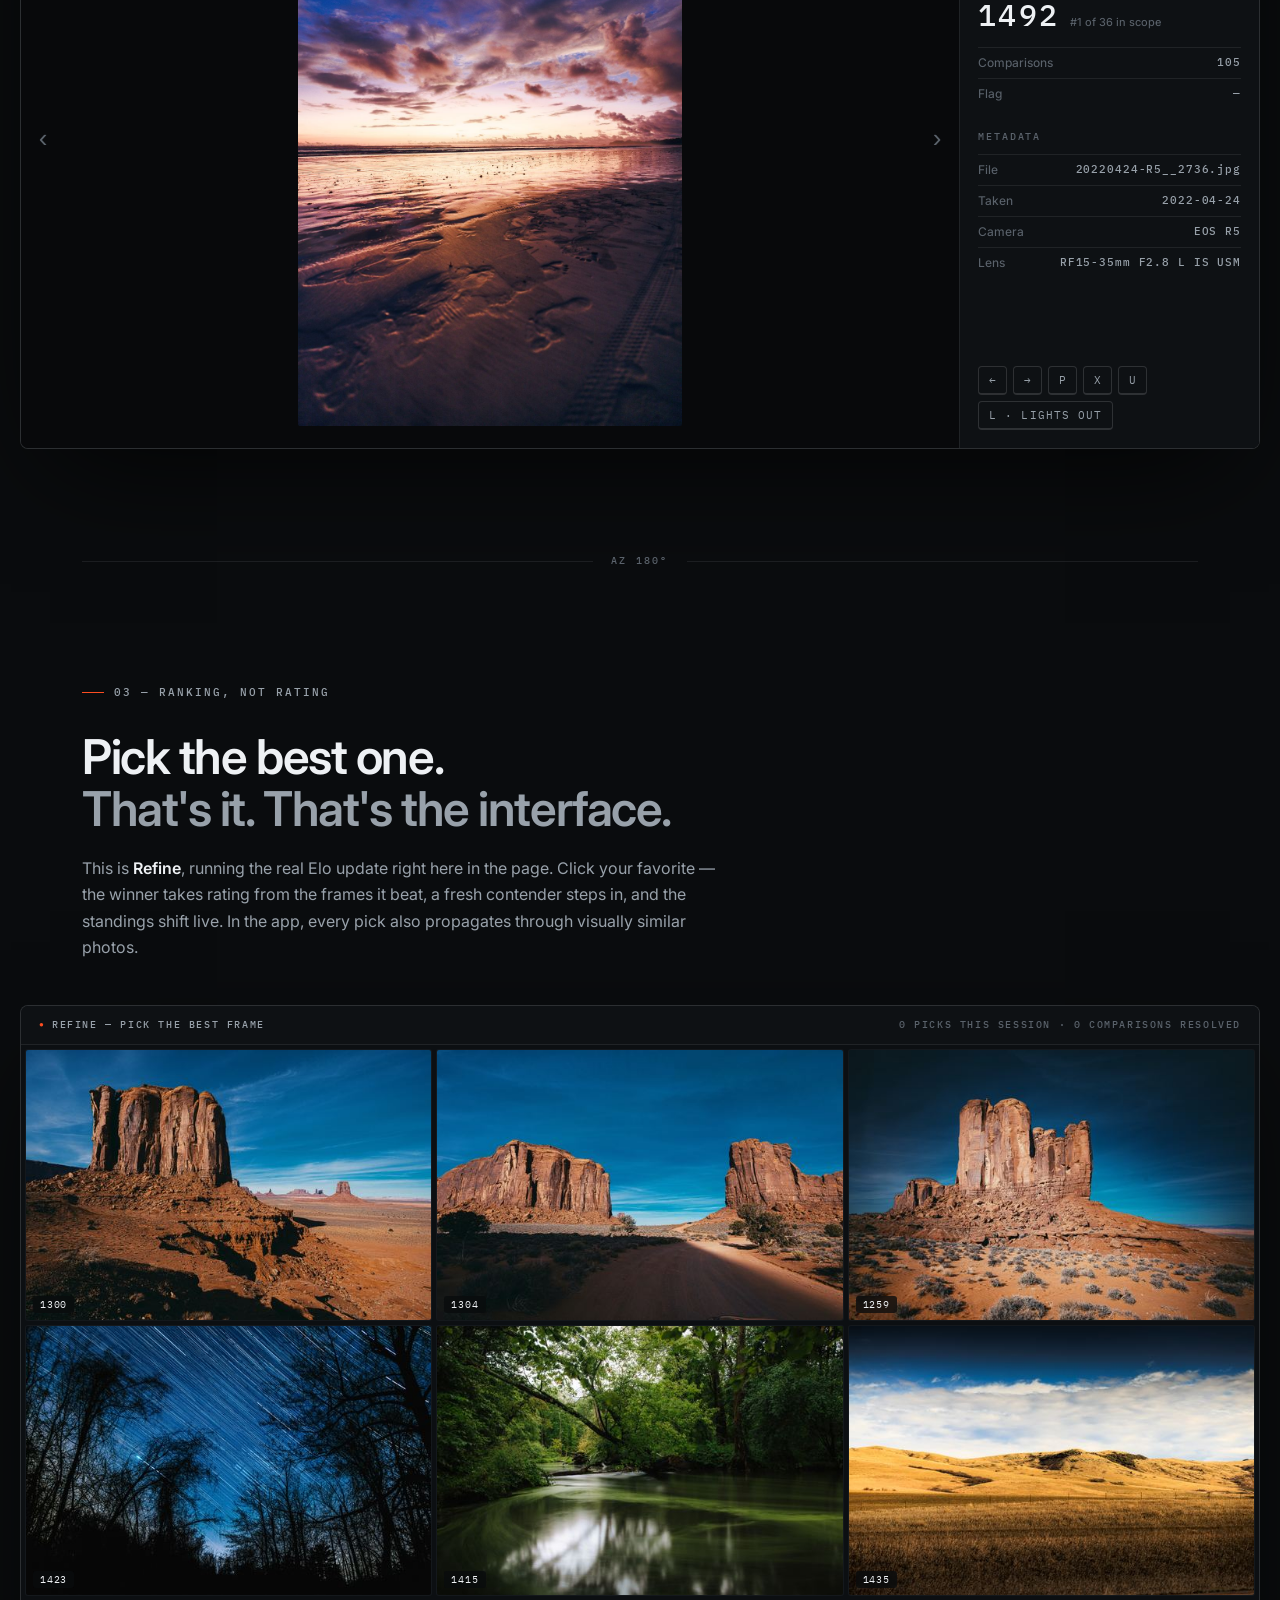
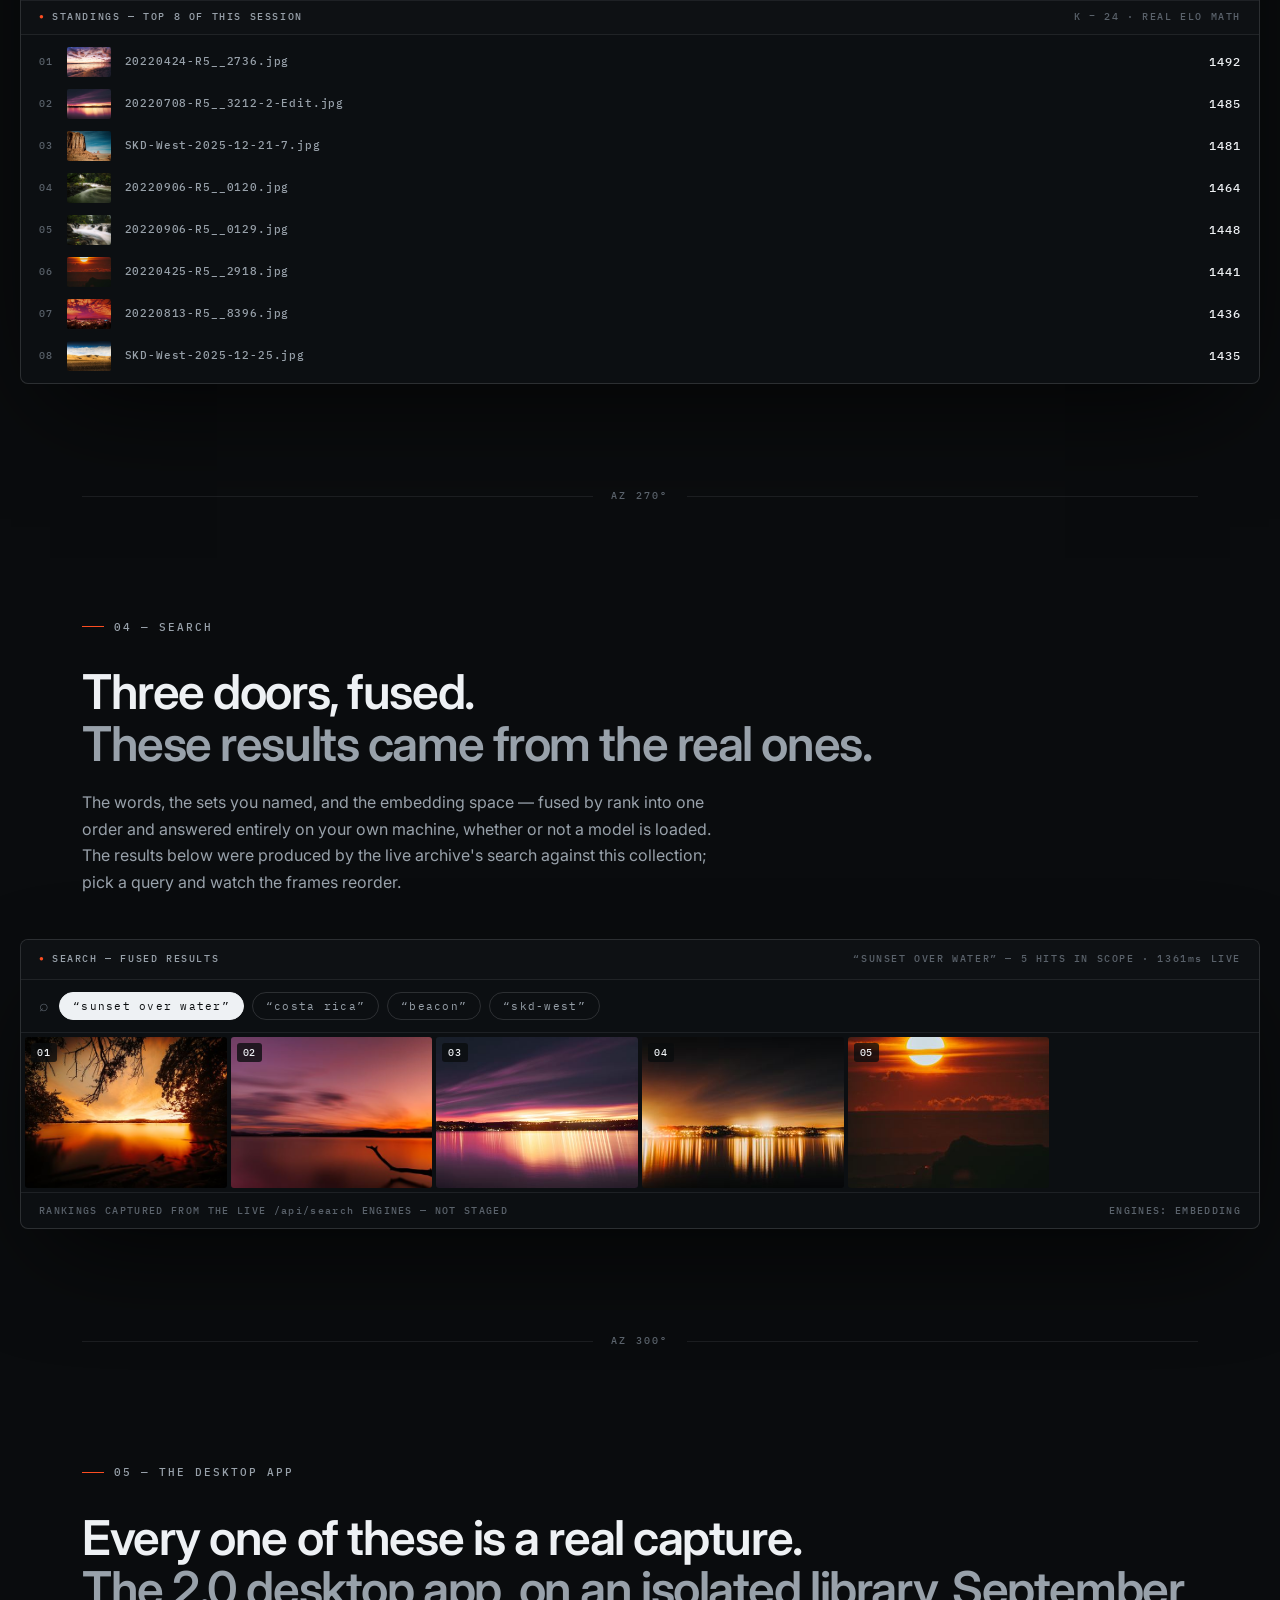
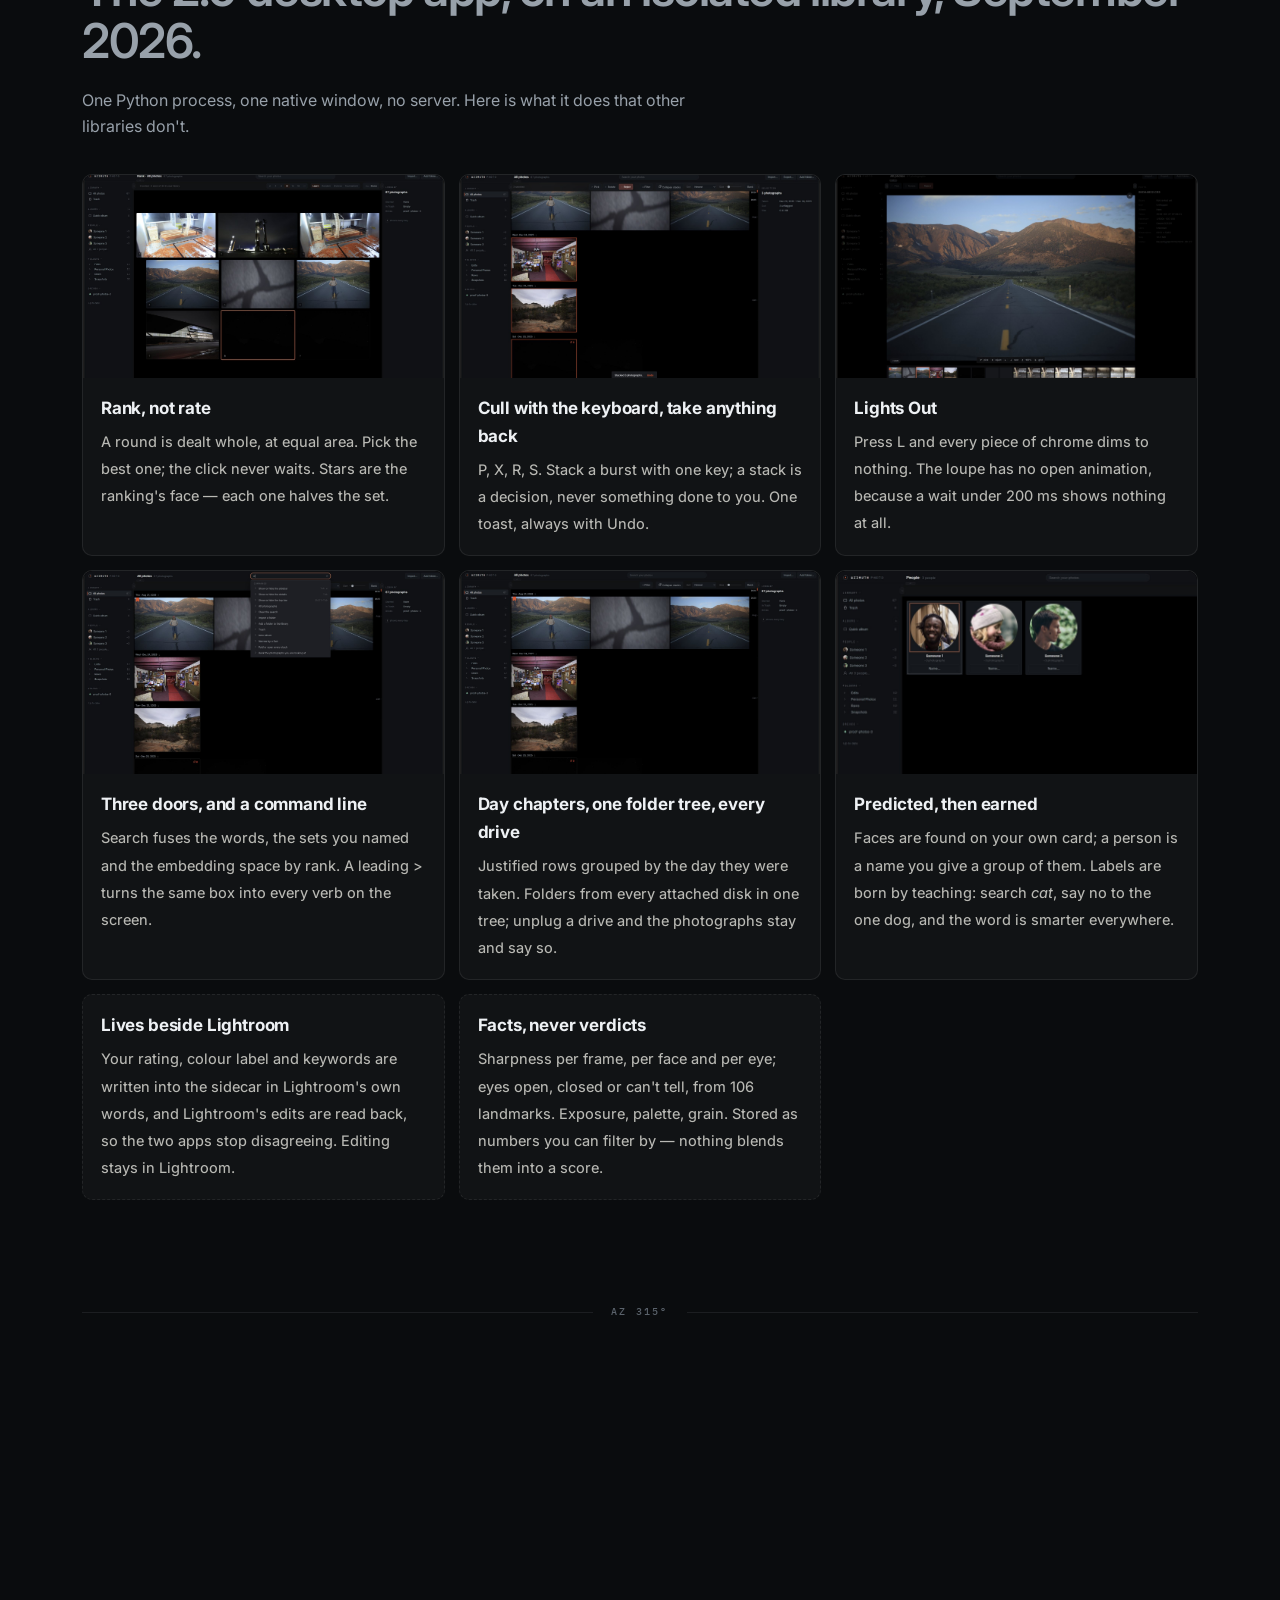
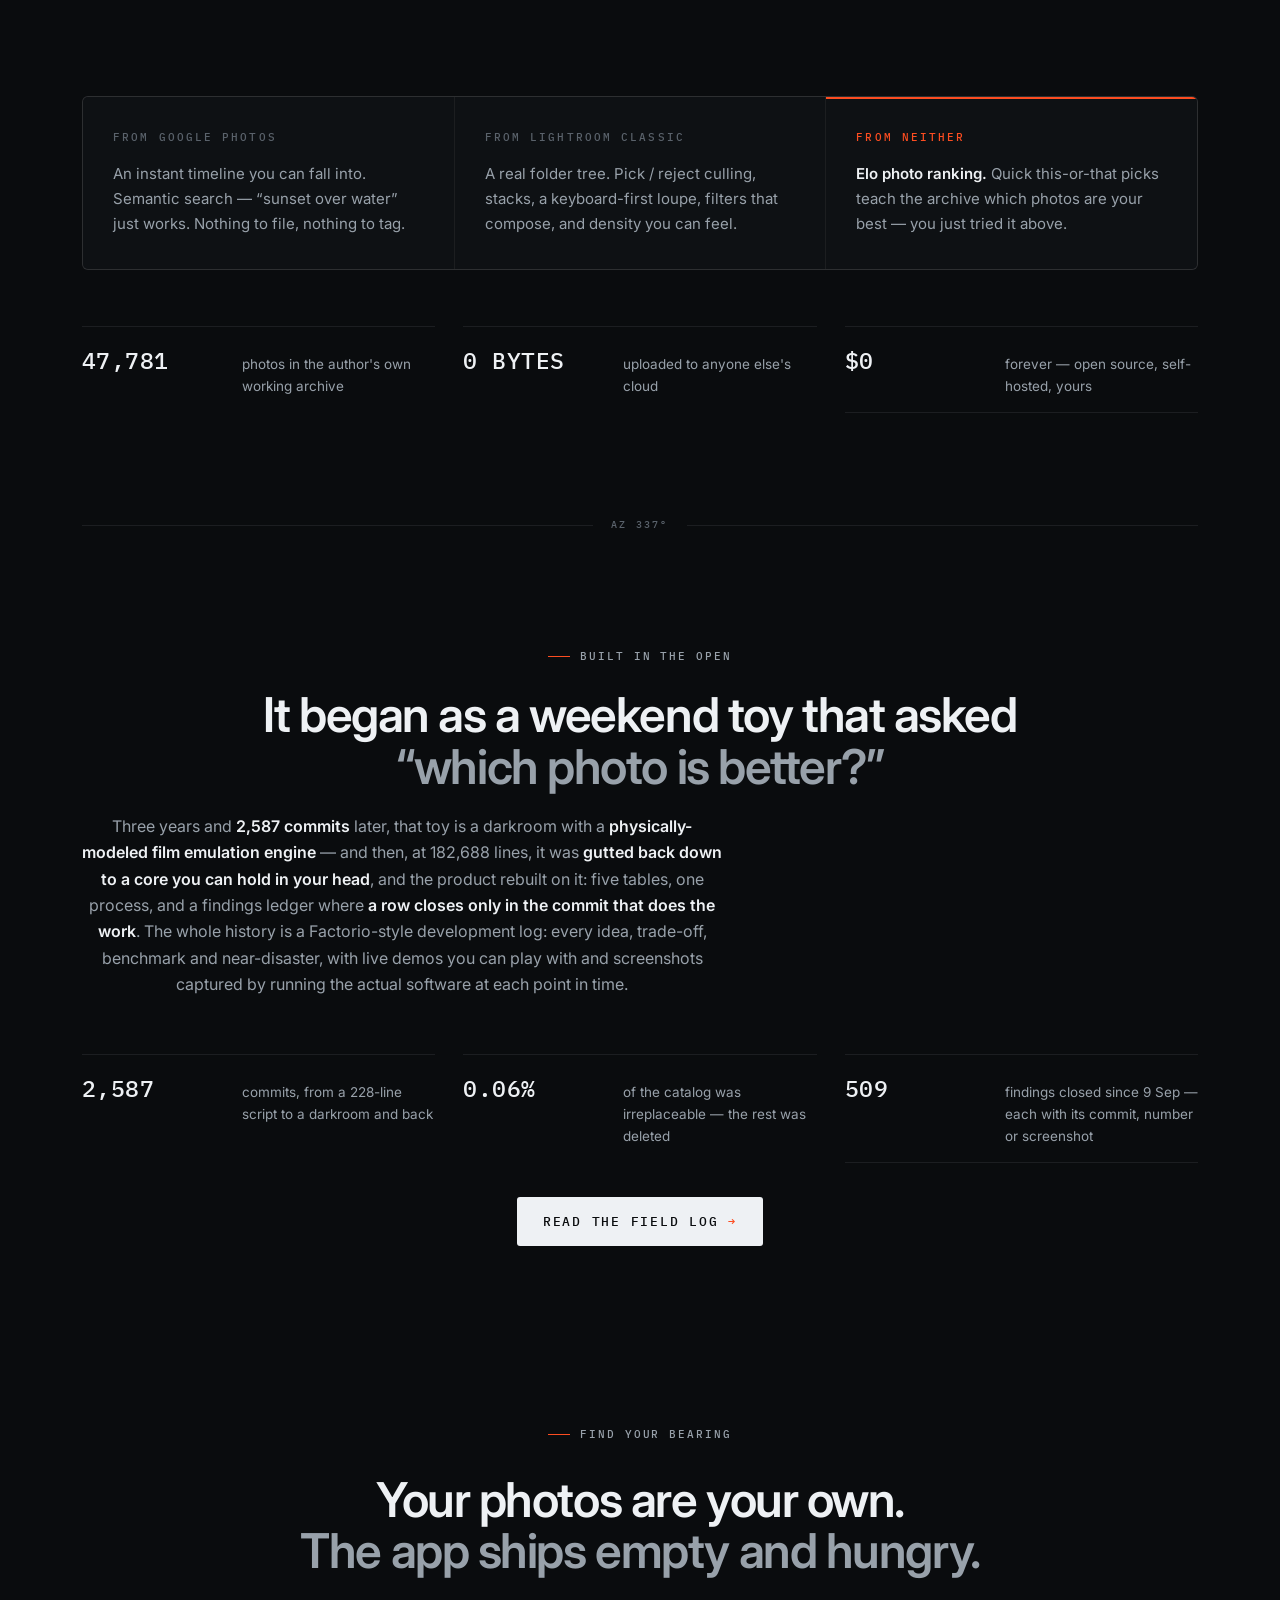
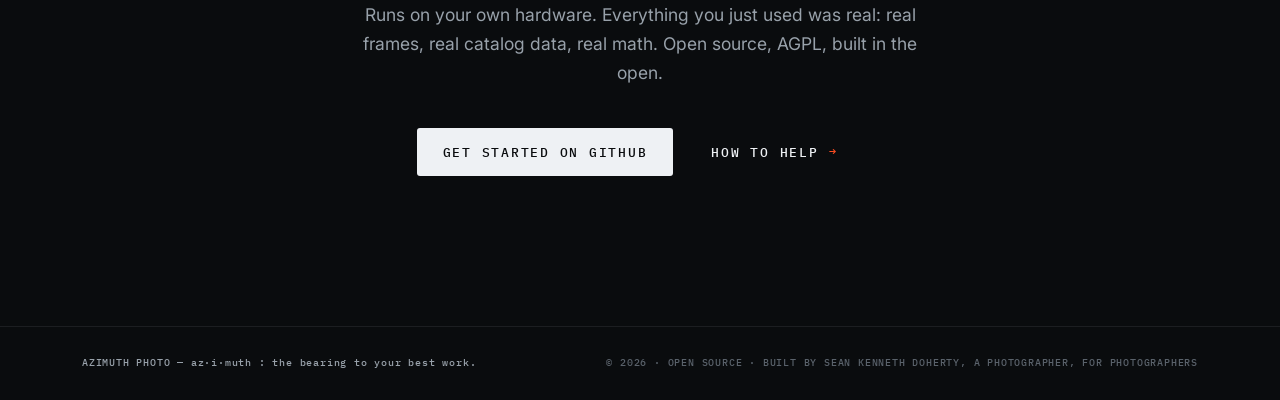
==== commit 29fd9a99: "Field Log: Act IV, Act III rewritten, the lessons moved to the end, every dead link fixed The log no" ====
--- a/index.html
+++ b/index.html
@@ -1,267 +1,267 @@
-<!DOCTYPE html>
-<html lang="en">
-<head>
-<meta charset="UTF-8">
-<meta name="viewport" content="width=device-width, initial-scale=1.0">
-<title>Azimuth Photo — Your own photo cloud, with Lightroom Classic instincts</title>
-<meta name="description" content="Azimuth Photo is a fast, self-hosted photo library. Browse terabytes at lightning speed, rank your best work with Elo, search semantically — all on your own hardware. Open source, free.">
-<meta property="og:title" content="Azimuth Photo">
-<meta property="og:description" content="Your own photo cloud — with Lightroom Classic instincts. Self-hosted, blazing fast, open source.">
-<meta property="og:image" content="https://azimuthphoto.com/assets/photos/lg/4303.jpg">
-<meta property="og:url" content="https://azimuthphoto.com">
-<link rel="icon" href="assets/favicon.svg" type="image/svg+xml">
-<link rel="preconnect" href="https://fonts.googleapis.com">
-<link rel="preconnect" href="https://fonts.gstatic.com" crossorigin>
-<link href="https://fonts.googleapis.com/css2?family=Inter:wght@400;450;500;600&family=IBM+Plex+Mono:wght@400;500&display=swap" rel="stylesheet">
-<link rel="stylesheet" href="style.css">
-<style>
-  .fgrid{display:grid;grid-template-columns:repeat(auto-fit,minmax(300px,1fr));gap:14px;margin-top:34px}
-  .fcard{display:flex;flex-direction:column;background:rgba(255,255,255,.03);border:1px solid rgba(255,255,255,.08);border-radius:10px;overflow:hidden;color:inherit;text-decoration:none;transition:border-color .2s,transform .2s}
-  a.fcard:hover{border-color:rgba(252,77,33,.55);transform:translateY(-2px)}
-  .fcard img{width:100%;aspect-ratio:16/9;object-fit:cover;display:block;background:#000}
-  .fcard .ft{padding:16px 18px 18px}
-  .fcard .ft b{display:block;font-size:17px;letter-spacing:-.01em;margin-bottom:6px}
-  .fcard .ft span{font-size:14.5px;line-height:1.55;color:#b9b9b4}
-  .fcard.text{justify-content:center;border-style:dashed}
-</style>
-</head>
-<body>
-
-<nav class="nav">
-  <div class="nav-inner">
-    <a class="wordmark" href="#top">
-      <svg class="mark" viewBox="0 0 32 32" aria-hidden="true"><g fill="none" stroke="currentColor"><circle cx="16" cy="16" r="13" stroke-width="1.2" opacity=".5"/><path d="M16 3v4M16 25v4M3 16h4M25 16h4" stroke-width="1.2" opacity=".5"/><path d="M16 8.5 20.5 21 16 17.8 11.5 21Z" fill="var(--accent)" stroke="none"/></g></svg>
-      <span>AZIMUTH</span><span class="wm-dim">PHOTO</span>
-    </a>
-    <div class="nav-links">
-      <a href="#library"><span class="idx">01</span>Library</a>
-      <a href="#loupe"><span class="idx">02</span>Loupe</a>
-      <a href="#ranking"><span class="idx">03</span>Ranking</a>
-      <a href="#search"><span class="idx">04</span>Search</a>
-      <a href="#features"><span class="idx">05</span>The&nbsp;App</a>
-      <a href="/log/"><span class="idx">06</span>Field&nbsp;Log</a>
-      <a class="nav-cta" href="https://github.com/Sean-Kenneth-Doherty/azimuth-photo" target="_blank" rel="noopener">
-        <svg viewBox="0 0 16 16" width="14" height="14" fill="currentColor" aria-hidden="true"><path d="M8 0C3.58 0 0 3.58 0 8c0 3.54 2.29 6.53 5.47 7.59.4.07.55-.17.55-.38 0-.19-.01-.82-.01-1.49-2.01.37-2.53-.49-2.69-.94-.09-.23-.48-.94-.82-1.13-.28-.15-.68-.52-.01-.53.63-.01 1.08.58 1.23.82.72 1.21 1.87.87 2.33.66.07-.52.28-.87.51-1.07-1.78-.2-3.64-.89-3.64-3.95 0-.87.31-1.59.82-2.15-.08-.2-.36-1.02.08-2.12 0 0 .67-.21 2.2.82.64-.18 1.32-.27 2-.27s1.36.09 2 .27c1.53-1.04 2.2-.82 2.2-.82.44 1.1.16 1.92.08 2.12.51.56.82 1.27.82 2.15 0 3.07-1.87 3.75-3.65 3.95.29.25.54.73.54 1.48 0 1.07-.01 1.93-.01 2.2 0 .21.15.46.55.38A8.01 8.01 0 0 0 16 8c0-4.42-3.58-8-8-8Z"/></svg>
-        GITHUB
-      </a>
-    </div>
-  </div>
-</nav>
-
-<header class="hero" id="top">
-  <div class="compass" aria-hidden="true"></div>
-  <div class="hero-inner">
-    <p class="kicker mono reveal"><span class="tick"></span>SELF-HOSTED PHOTO SYSTEM&nbsp;&nbsp;·&nbsp;&nbsp;OPEN SOURCE&nbsp;&nbsp;·&nbsp;&nbsp;AZ 000.0°–359.9°</p>
-    <h1 class="reveal d1">Your own photo cloud.<br><span class="dim">Lightroom Classic instincts.</span></h1>
-    <p class="lede reveal d2">Browse terabytes of photographs at lightning speed from your own computer, NAS, or server. Cull, rank, search, and develop tens of thousands of images — without uploading a single byte to anyone else's cloud.</p>
-    <div class="hero-actions reveal d3">
-      <a class="btn btn-primary" href="https://github.com/Sean-Kenneth-Doherty/azimuth-photo" target="_blank" rel="noopener">GET AZIMUTH PHOTO</a>
-      <a class="btn btn-ghost" href="#library">TRY IT BELOW <span class="arrow">↓</span></a>
-    </div>
-    <p class="live-note mono reveal d3"><span class="pulse"></span>PANELS 01–04 ARE LIVE — REAL PHOTOS, REAL CATALOG DATA, REAL MATH. 05 IS THE DESKTOP APP ITSELF, CAPTURED, NOT MOCKED.</p>
-  </div>
-</header>
-
-<div class="ruler" aria-hidden="true"><span class="mono">AZ 045°</span></div>
-
-<!-- ——— 01 · LIBRARY (interactive grid) ——— -->
-<section class="feature" id="library">
-  <div class="section-inner">
-    <p class="kicker mono reveal"><span class="tick"></span>01 — THE LIBRARY</p>
-    <h2 class="reveal d1">50,000 photos feel like fifty.<br><span class="dim">Here are 36 real ones — filter them.</span></h2>
-    <p class="section-lede reveal d2">This is the author's <em>Selected Landscapes</em> collection, straight from the live catalog — real files, real EXIF, real Elo. Filters compose, counts answer instantly, and every frame opens in the loupe below.</p>
-  </div>
-  <div class="widget reveal d2">
-    <div class="widget-bar mono">
-      <span class="wb-title">LIBRARY — SELECTED LANDSCAPES</span>
-      <span class="wb-meta" id="grid-count"></span>
-    </div>
-    <div class="widget-toolbar" id="grid-filters"></div>
-    <div class="lib-grid" id="lib-grid"></div>
-    <div class="widget-foot mono"><span>SOURCE: LIVE CATALOG EXPORT · photoarchive.db → collection_id 2</span><span>CLICK ANY FRAME → LOUPE</span></div>
-  </div>
-</section>
-
-<div class="ruler" aria-hidden="true"><span class="mono">AZ 090°</span></div>
-
-<!-- ——— 02 · LOUPE (interactive) ——— -->
-<section class="feature" id="loupe">
-  <div class="section-inner">
-    <p class="kicker mono reveal"><span class="tick"></span>02 — THE LOUPE</p>
-    <h2 class="reveal d1">A canvas, not a modal.<br><span class="dim">Keyboard-first. Try the keys.</span></h2>
-    <p class="section-lede reveal d2">Metadata, Elo ranking, and a histogram computed live from the pixels stay beside the image. Use <span class="key">←</span> <span class="key">→</span> to move, <span class="key">P</span> pick / <span class="key">X</span> reject / <span class="key">U</span> clear, and <span class="key">L</span> for lights-out — when it's just you and the photograph.</p>
-  </div>
-  <div class="widget loupe-widget reveal d2" id="loupe-widget" tabindex="0">
-    <div class="widget-bar mono">
-      <span class="wb-title" id="loupe-title">LOUPE</span>
-      <span class="wb-meta" id="loupe-pos"></span>
-    </div>
-    <div class="loupe-body">
-      <button class="loupe-nav prev" id="loupe-prev" aria-label="Previous photo">‹</button>
-      <div class="loupe-stage" id="loupe-stage"><img id="loupe-img" alt="Loupe photograph"></div>
-      <button class="loupe-nav next" id="loupe-next" aria-label="Next photo">›</button>
-      <aside class="loupe-panel" id="loupe-panel">
-        <div class="lp-block">
-          <h4 class="mono">HISTOGRAM <span class="lp-live">LIVE FROM PIXELS</span></h4>
-          <canvas id="loupe-hist" width="256" height="72"></canvas>
-        </div>
-        <div class="lp-block">
-          <h4 class="mono">RANKING</h4>
-          <div class="lp-elo"><span class="mono" id="loupe-elo"></span><span class="lp-elo-sub" id="loupe-elo-sub"></span></div>
-          <div class="lp-row"><span>Comparisons</span><span class="mono" id="loupe-cmp"></span></div>
-          <div class="lp-row"><span>Flag</span><span class="mono" id="loupe-flag">—</span></div>
-        </div>
-        <div class="lp-block">
-          <h4 class="mono">METADATA</h4>
-          <div class="lp-row"><span>File</span><span class="mono lp-file" id="loupe-file"></span></div>
-          <div class="lp-row"><span>Taken</span><span class="mono" id="loupe-date"></span></div>
-          <div class="lp-row"><span>Camera</span><span class="mono" id="loupe-cam"></span></div>
-          <div class="lp-row"><span>Lens</span><span class="mono" id="loupe-lens"></span></div>
-        </div>
-        <div class="lp-keys mono">
-          <button data-k="ArrowLeft">←</button><button data-k="ArrowRight">→</button>
-          <button data-k="p">P</button><button data-k="x">X</button><button data-k="u">U</button>
-          <button data-k="l" class="lp-key-l">L · LIGHTS OUT</button>
-        </div>
-      </aside>
-    </div>
-  </div>
-</section>
-
-<div class="ruler" aria-hidden="true"><span class="mono">AZ 180°</span></div>
-
-<!-- ——— 03 · REFINE (interactive Elo) ——— -->
-<section class="feature" id="ranking">
-  <div class="section-inner">
-    <p class="kicker mono reveal"><span class="tick"></span>03 — RANKING, NOT RATING</p>
-    <h2 class="reveal d1">Pick the best one.<br><span class="dim">That's it. That's the interface.</span></h2>
-    <p class="section-lede reveal d2">This is <strong>Refine</strong>, running the real Elo update right here in the page. Click your favorite — the winner takes rating from the frames it beat, a fresh contender steps in, and the standings shift live. In the app, every pick also propagates through visually similar photos.</p>
-  </div>
-  <div class="widget reveal d2">
-    <div class="widget-bar mono">
-      <span class="wb-title">REFINE — PICK THE BEST FRAME</span>
-      <span class="wb-meta" id="refine-stats"></span>
-    </div>
-    <div class="refine-mosaic" id="refine-mosaic"></div>
-    <div class="refine-board" id="refine-board">
-      <div class="widget-bar mono thin"><span class="wb-title">STANDINGS — TOP 8 OF THIS SESSION</span><span class="wb-meta">K = 24 · REAL ELO MATH</span></div>
-      <ol id="refine-list"></ol>
-    </div>
-  </div>
-</section>
-
-<div class="ruler" aria-hidden="true"><span class="mono">AZ 270°</span></div>
-
-<!-- ——— 04 · SEARCH (real engine results) ——— -->
-<section class="feature" id="search">
-  <div class="section-inner">
-    <p class="kicker mono reveal"><span class="tick"></span>04 — SEARCH</p>
-    <h2 class="reveal d1">Three doors, fused.<br><span class="dim">These results came from the real ones.</span></h2>
-    <p class="section-lede reveal d2">The words, the sets you named, and the embedding space — fused by rank into one order and answered entirely on your own machine, whether or not a model is loaded. The results below were produced by the live archive's search against this collection; pick a query and watch the frames reorder.</p>
-  </div>
-  <div class="widget reveal d2">
-    <div class="widget-bar mono">
-      <span class="wb-title">SEARCH — FUSED RESULTS</span>
-      <span class="wb-meta" id="search-meta"></span>
-    </div>
-    <div class="widget-toolbar search-toolbar">
-      <span class="search-icon" aria-hidden="true">⌕</span>
-      <div class="search-chips" id="search-chips"></div>
-    </div>
-    <div class="search-grid" id="search-grid"></div>
-    <div class="widget-foot mono"><span>RANKINGS CAPTURED FROM THE LIVE /api/search ENGINES — NOT STAGED</span><span id="search-src"></span></div>
-  </div>
-</section>
-
-<div class="ruler" aria-hidden="true"><span class="mono">AZ 300°</span></div>
-
-<!-- ——— 05 · WHAT IT DOES (real captures of the desktop app) ——— -->
-<section class="feature" id="features">
-  <div class="section-inner">
-    <p class="kicker mono reveal"><span class="tick"></span>05 — THE DESKTOP APP</p>
-    <h2 class="reveal d1">Every one of these is a real capture.<br><span class="dim">The 2.0 desktop app, on an isolated library, September 2026.</span></h2>
-    <p class="section-lede reveal d2">One Python process, one native window, no server. Here is what it does that other libraries don't.</p>
-  </div>
-  <div class="section-inner fgrid reveal d2">
-    <a class="fcard" href="/log/#ch-face"><img src="log/assets/screens/17-rank.jpg" alt="The Rank stage: a round of nine photographs, the cursor on one" loading="lazy" style="object-position:62% 40%"><div class="ft"><b>Rank, not rate</b><span>A round is dealt whole, at equal area. Pick the best one; the click never waits. Stars are the ranking's face — each one halves the set.</span></div></a>
-    <a class="fcard" href="/log/#ch-ledger"><img src="log/assets/screens/15-cull.jpg" alt="The grid after a keyboard cull: a pick, a reject, a turned frame, a stacked burst and an Undo toast" loading="lazy" style="object-position:20% 30%"><div class="ft"><b>Cull with the keyboard, take anything back</b><span>P, X, R, S. Stack a burst with one key; a stack is a decision, never something done to you. One toast, always with Undo.</span></div></a>
-    <a class="fcard" href="/log/#ch-ledger"><img src="log/assets/screens/21-lights-out.jpg" alt="The loupe under Lights Out: only the photograph" loading="lazy" style="object-position:50% 45%"><div class="ft"><b>Lights Out</b><span>Press L and every piece of chrome dims to nothing. The loupe has no open animation, because a wait under 200 ms shows nothing at all.</span></div></a>
-    <a class="fcard" href="/log/#ch-face"><img src="log/assets/screens/20-command-line.jpg" alt="The search box with a leading > listing every command" loading="lazy" style="object-position:55% 8%"><div class="ft"><b>Three doors, and a command line</b><span>Search fuses the words, the sets you named and the embedding space by rank. A leading &gt; turns the same box into every verb on the screen.</span></div></a>
-    <a class="fcard" href="/log/#ch-earned"><img src="log/assets/screens/14-library-grid.jpg" alt="The library: justified rows in day chapters with a timeline rail" loading="lazy" style="object-position:40% 12%"><div class="ft"><b>Day chapters, one folder tree, every drive</b><span>Justified rows grouped by the day they were taken. Folders from every attached disk in one tree; unplug a drive and the photographs stay and say so.</span></div></a>
-    <a class="fcard" href="/log/#ch-earned"><img src="log/assets/screens/18-people-wall.jpg" alt="The People wall: a group of faces to be named" loading="lazy" style="object-position:0% 30%"><div class="ft"><b>Predicted, then earned</b><span>Faces are found on your own card; a person is a name you give a group of them. Labels are born by teaching: search <i>cat</i>, say no to the one dog, and the word is smarter everywhere.</span></div></a>
-    <div class="fcard text"><div class="ft"><b>Lightroom's dialect</b><span>Edits are Lightroom's own crs keys; the sidecar carries your rating, label and keywords back, so the two apps stop disagreeing. A crop is a decision; a render is a cached answer.</span></div></div>
-    <div class="fcard text"><div class="ft"><b>Facts, never verdicts</b><span>Sharpness per frame, per face and per eye; eyes open, closed or can't tell, from 106 landmarks. Exposure, palette, grain. Stored as numbers you can filter by — nothing blends them into a score.</span></div></div>
-  </div>
-</section>
-
-<div class="ruler" aria-hidden="true"><span class="mono">AZ 315°</span></div>
-
-<!-- ——— WHY / positioning ——— -->
-<section class="why">
-  <div class="section-inner">
-    <p class="kicker mono reveal"><span class="tick"></span>WHY IT EXISTS</p>
-    <h2 class="reveal d1">Google Photos owns your library.<br>Lightroom was never its home.<br><span class="dim">Take the best instincts of both.</span></h2>
-    <div class="cols reveal d2">
-      <div class="col">
-        <h3 class="mono">FROM GOOGLE PHOTOS</h3>
-        <p>An instant timeline you can fall into. Semantic search — “sunset over water” just works. Nothing to file, nothing to tag.</p>
-      </div>
-      <div class="col">
-        <h3 class="mono">FROM LIGHTROOM CLASSIC</h3>
-        <p>A real folder tree. Pick / reject culling, stacks, a keyboard-first loupe, filters that compose, and density you can feel.</p>
-      </div>
-      <div class="col col-accent">
-        <h3 class="mono">FROM NEITHER</h3>
-        <p><strong>Elo photo ranking.</strong> Quick this-or-that picks teach the archive which photos are your best — you just tried it above.</p>
-      </div>
-    </div>
-    <div class="stats-row reveal d3">
-      <div class="stat"><span class="num mono">47,781</span><span class="lbl">photos in the author's own working archive</span></div>
-      <div class="stat"><span class="num mono">0 BYTES</span><span class="lbl">uploaded to anyone else's cloud</span></div>
-      <div class="stat"><span class="num mono">$0</span><span class="lbl">forever — open source, self-hosted, yours</span></div>
-    </div>
-  </div>
-</section>
-
-<div class="ruler" aria-hidden="true"><span class="mono">AZ 337°</span></div>
-
-<!-- ——— THE STORY / FIELD LOG tie-in ——— -->
-<section class="why story" id="story">
-  <div class="section-inner">
-    <p class="kicker mono reveal"><span class="tick"></span>BUILT IN THE OPEN</p>
-    <h2 class="reveal d1">It began as a weekend toy that asked<br><span class="dim">“which photo is better?”</span></h2>
-    <p class="section-lede reveal d2">Three years and <strong>2,587 commits</strong> later, that toy is a darkroom with a <strong>physically-modeled film emulation engine</strong> — and then, at 182,688 lines, it was <strong>gutted back down to a core you can hold in your head</strong>, and the product rebuilt on it: five tables, one process, and a findings ledger where <strong>a row closes only in the commit that does the work</strong>. The whole history is a Factorio-style development log: every idea, trade-off, benchmark and near-disaster, with live demos you can play with and screenshots captured by running the actual software at each point in time.</p>
-    <div class="stats-row reveal d3">
-      <div class="stat"><span class="num mono">2,587</span><span class="lbl">commits, from a 228-line script to a darkroom and back</span></div>
-      <div class="stat"><span class="num mono">0.06<span class="dim2">%</span></span><span class="lbl">of the catalog was irreplaceable — the rest was deleted</span></div>
-      <div class="stat"><span class="num mono">509</span><span class="lbl">findings closed since 9 Sep — each with its commit, number or screenshot</span></div>
-    </div>
-    <div class="hero-actions reveal d3" style="margin-top:34px">
-      <a class="btn btn-primary" href="/log/">READ THE FIELD LOG <span class="arrow">→</span></a>
-    </div>
-  </div>
-</section>
-
-<section class="cta">
-  <div class="compass compass-cta" aria-hidden="true"></div>
-  <div class="section-inner">
-    <p class="kicker mono reveal"><span class="tick"></span>FIND YOUR BEARING</p>
-    <h2 class="reveal d1">Your photos are your own.<br><span class="dim">The app ships empty and hungry.</span></h2>
-    <p class="lede reveal d2">Runs on your own hardware. Everything you just used was real: real frames, real catalog data, real math. Open source, AGPL, built in the open.</p>
-    <div class="hero-actions reveal d3">
-      <a class="btn btn-primary" href="https://github.com/Sean-Kenneth-Doherty/azimuth-photo" target="_blank" rel="noopener">GET STARTED ON GITHUB</a>
-      <a class="btn" href="/contribute/">HOW TO HELP <span class="arrow">→</span></a>
-    </div>
-  </div>
-</section>
-
-<footer class="footer">
-  <div class="section-inner footer-inner">
-    <span class="mono">AZIMUTH PHOTO — az·i·muth : the bearing to your best work.</span>
-    <span class="mono dim2">© 2026 · OPEN SOURCE · BUILT BY <a href="https://seankennethdoherty.com" style="color:inherit">SEAN KENNETH DOHERTY</a>, A PHOTOGRAPHER, FOR PHOTOGRAPHERS</span>
-  </div>
-</footer>
-
-<script type="module" src="js/main.js"></script>
-</body>
-</html>
+<!DOCTYPE html>
+<html lang="en">
+<head>
+<meta charset="UTF-8">
+<meta name="viewport" content="width=device-width, initial-scale=1.0">
+<title>Azimuth Photo — Your own photo cloud, with Lightroom Classic instincts</title>
+<meta name="description" content="Azimuth Photo is a fast, self-hosted photo library. Browse terabytes at lightning speed, rank your best work with Elo, search semantically — all on your own hardware. Open source, free.">
+<meta property="og:title" content="Azimuth Photo">
+<meta property="og:description" content="Your own photo cloud — with Lightroom Classic instincts. Self-hosted, blazing fast, open source.">
+<meta property="og:image" content="https://azimuthphoto.com/assets/photos/lg/4303.jpg">
+<meta property="og:url" content="https://azimuthphoto.com">
+<link rel="icon" href="assets/favicon.svg" type="image/svg+xml">
+<link rel="preconnect" href="https://fonts.googleapis.com">
+<link rel="preconnect" href="https://fonts.gstatic.com" crossorigin>
+<link href="https://fonts.googleapis.com/css2?family=Inter:wght@400;450;500;600&family=IBM+Plex+Mono:wght@400;500&display=swap" rel="stylesheet">
+<link rel="stylesheet" href="style.css">
+<style>
+  .fgrid{display:grid;grid-template-columns:repeat(auto-fit,minmax(300px,1fr));gap:14px;margin-top:34px}
+  .fcard{display:flex;flex-direction:column;background:rgba(255,255,255,.03);border:1px solid rgba(255,255,255,.08);border-radius:10px;overflow:hidden;color:inherit;text-decoration:none;transition:border-color .2s,transform .2s}
+  a.fcard:hover{border-color:rgba(252,77,33,.55);transform:translateY(-2px)}
+  .fcard img{width:100%;aspect-ratio:16/9;object-fit:cover;display:block;background:#000}
+  .fcard .ft{padding:16px 18px 18px}
+  .fcard .ft b{display:block;font-size:17px;letter-spacing:-.01em;margin-bottom:6px}
+  .fcard .ft span{font-size:14.5px;line-height:1.55;color:#b9b9b4}
+  .fcard.text{justify-content:center;border-style:dashed}
+</style>
+</head>
+<body>
+
+<nav class="nav">
+  <div class="nav-inner">
+    <a class="wordmark" href="#top">
+      <svg class="mark" viewBox="0 0 32 32" aria-hidden="true"><g fill="none" stroke="currentColor"><circle cx="16" cy="16" r="13" stroke-width="1.2" opacity=".5"/><path d="M16 3v4M16 25v4M3 16h4M25 16h4" stroke-width="1.2" opacity=".5"/><path d="M16 8.5 20.5 21 16 17.8 11.5 21Z" fill="var(--accent)" stroke="none"/></g></svg>
+      <span>AZIMUTH</span><span class="wm-dim">PHOTO</span>
+    </a>
+    <div class="nav-links">
+      <a href="#library"><span class="idx">01</span>Library</a>
+      <a href="#loupe"><span class="idx">02</span>Loupe</a>
+      <a href="#ranking"><span class="idx">03</span>Ranking</a>
+      <a href="#search"><span class="idx">04</span>Search</a>
+      <a href="#features"><span class="idx">05</span>The&nbsp;App</a>
+      <a href="/log/"><span class="idx">06</span>Field&nbsp;Log</a>
+      <a class="nav-cta" href="https://github.com/seankd3/Azimuth-Photo" target="_blank" rel="noopener">
+        <svg viewBox="0 0 16 16" width="14" height="14" fill="currentColor" aria-hidden="true"><path d="M8 0C3.58 0 0 3.58 0 8c0 3.54 2.29 6.53 5.47 7.59.4.07.55-.17.55-.38 0-.19-.01-.82-.01-1.49-2.01.37-2.53-.49-2.69-.94-.09-.23-.48-.94-.82-1.13-.28-.15-.68-.52-.01-.53.63-.01 1.08.58 1.23.82.72 1.21 1.87.87 2.33.66.07-.52.28-.87.51-1.07-1.78-.2-3.64-.89-3.64-3.95 0-.87.31-1.59.82-2.15-.08-.2-.36-1.02.08-2.12 0 0 .67-.21 2.2.82.64-.18 1.32-.27 2-.27s1.36.09 2 .27c1.53-1.04 2.2-.82 2.2-.82.44 1.1.16 1.92.08 2.12.51.56.82 1.27.82 2.15 0 3.07-1.87 3.75-3.65 3.95.29.25.54.73.54 1.48 0 1.07-.01 1.93-.01 2.2 0 .21.15.46.55.38A8.01 8.01 0 0 0 16 8c0-4.42-3.58-8-8-8Z"/></svg>
+        GITHUB
+      </a>
+    </div>
+  </div>
+</nav>
+
+<header class="hero" id="top">
+  <div class="compass" aria-hidden="true"></div>
+  <div class="hero-inner">
+    <p class="kicker mono reveal"><span class="tick"></span>SELF-HOSTED PHOTO SYSTEM&nbsp;&nbsp;·&nbsp;&nbsp;OPEN SOURCE&nbsp;&nbsp;·&nbsp;&nbsp;AZ 000.0°–359.9°</p>
+    <h1 class="reveal d1">Your own photo cloud.<br><span class="dim">Lightroom Classic instincts.</span></h1>
+    <p class="lede reveal d2">Browse terabytes of photographs at lightning speed from your own computer, NAS, or server. Cull, rank, search, and develop tens of thousands of images — without uploading a single byte to anyone else's cloud.</p>
+    <div class="hero-actions reveal d3">
+      <a class="btn btn-primary" href="https://github.com/seankd3/Azimuth-Photo" target="_blank" rel="noopener">GET AZIMUTH PHOTO</a>
+      <a class="btn btn-ghost" href="#library">TRY IT BELOW <span class="arrow">↓</span></a>
+    </div>
+    <p class="live-note mono reveal d3"><span class="pulse"></span>PANELS 01–04 ARE LIVE — REAL PHOTOS, REAL CATALOG DATA, REAL MATH. 05 IS THE DESKTOP APP ITSELF, CAPTURED, NOT MOCKED.</p>
+  </div>
+</header>
+
+<div class="ruler" aria-hidden="true"><span class="mono">AZ 045°</span></div>
+
+<!-- ——— 01 · LIBRARY (interactive grid) ——— -->
+<section class="feature" id="library">
+  <div class="section-inner">
+    <p class="kicker mono reveal"><span class="tick"></span>01 — THE LIBRARY</p>
+    <h2 class="reveal d1">50,000 photos feel like fifty.<br><span class="dim">Here are 36 real ones — filter them.</span></h2>
+    <p class="section-lede reveal d2">This is the author's <em>Selected Landscapes</em> collection, straight from the live catalog — real files, real EXIF, real Elo. Filters compose, counts answer instantly, and every frame opens in the loupe below.</p>
+  </div>
+  <div class="widget reveal d2">
+    <div class="widget-bar mono">
+      <span class="wb-title">LIBRARY — SELECTED LANDSCAPES</span>
+      <span class="wb-meta" id="grid-count"></span>
+    </div>
+    <div class="widget-toolbar" id="grid-filters"></div>
+    <div class="lib-grid" id="lib-grid"></div>
+    <div class="widget-foot mono"><span>SOURCE: LIVE CATALOG EXPORT · photoarchive.db → collection_id 2</span><span>CLICK ANY FRAME → LOUPE</span></div>
+  </div>
+</section>
+
+<div class="ruler" aria-hidden="true"><span class="mono">AZ 090°</span></div>
+
+<!-- ——— 02 · LOUPE (interactive) ——— -->
+<section class="feature" id="loupe">
+  <div class="section-inner">
+    <p class="kicker mono reveal"><span class="tick"></span>02 — THE LOUPE</p>
+    <h2 class="reveal d1">A canvas, not a modal.<br><span class="dim">Keyboard-first. Try the keys.</span></h2>
+    <p class="section-lede reveal d2">Metadata, Elo ranking, and a histogram computed live from the pixels stay beside the image. Use <span class="key">←</span> <span class="key">→</span> to move, <span class="key">P</span> pick / <span class="key">X</span> reject / <span class="key">U</span> clear, and <span class="key">L</span> for lights-out — when it's just you and the photograph.</p>
+  </div>
+  <div class="widget loupe-widget reveal d2" id="loupe-widget" tabindex="0">
+    <div class="widget-bar mono">
+      <span class="wb-title" id="loupe-title">LOUPE</span>
+      <span class="wb-meta" id="loupe-pos"></span>
+    </div>
+    <div class="loupe-body">
+      <button class="loupe-nav prev" id="loupe-prev" aria-label="Previous photo">‹</button>
+      <div class="loupe-stage" id="loupe-stage"><img id="loupe-img" alt="Loupe photograph"></div>
+      <button class="loupe-nav next" id="loupe-next" aria-label="Next photo">›</button>
+      <aside class="loupe-panel" id="loupe-panel">
+        <div class="lp-block">
+          <h4 class="mono">HISTOGRAM <span class="lp-live">LIVE FROM PIXELS</span></h4>
+          <canvas id="loupe-hist" width="256" height="72"></canvas>
+        </div>
+        <div class="lp-block">
+          <h4 class="mono">RANKING</h4>
+          <div class="lp-elo"><span class="mono" id="loupe-elo"></span><span class="lp-elo-sub" id="loupe-elo-sub"></span></div>
+          <div class="lp-row"><span>Comparisons</span><span class="mono" id="loupe-cmp"></span></div>
+          <div class="lp-row"><span>Flag</span><span class="mono" id="loupe-flag">—</span></div>
+        </div>
+        <div class="lp-block">
+          <h4 class="mono">METADATA</h4>
+          <div class="lp-row"><span>File</span><span class="mono lp-file" id="loupe-file"></span></div>
+          <div class="lp-row"><span>Taken</span><span class="mono" id="loupe-date"></span></div>
+          <div class="lp-row"><span>Camera</span><span class="mono" id="loupe-cam"></span></div>
+          <div class="lp-row"><span>Lens</span><span class="mono" id="loupe-lens"></span></div>
+        </div>
+        <div class="lp-keys mono">
+          <button data-k="ArrowLeft">←</button><button data-k="ArrowRight">→</button>
+          <button data-k="p">P</button><button data-k="x">X</button><button data-k="u">U</button>
+          <button data-k="l" class="lp-key-l">L · LIGHTS OUT</button>
+        </div>
+      </aside>
+    </div>
+  </div>
+</section>
+
+<div class="ruler" aria-hidden="true"><span class="mono">AZ 180°</span></div>
+
+<!-- ——— 03 · REFINE (interactive Elo) ——— -->
+<section class="feature" id="ranking">
+  <div class="section-inner">
+    <p class="kicker mono reveal"><span class="tick"></span>03 — RANKING, NOT RATING</p>
+    <h2 class="reveal d1">Pick the best one.<br><span class="dim">That's it. That's the interface.</span></h2>
+    <p class="section-lede reveal d2">This is <strong>Refine</strong>, running the real Elo update right here in the page. Click your favorite — the winner takes rating from the frames it beat, a fresh contender steps in, and the standings shift live. In the app, every pick also propagates through visually similar photos.</p>
+  </div>
+  <div class="widget reveal d2">
+    <div class="widget-bar mono">
+      <span class="wb-title">REFINE — PICK THE BEST FRAME</span>
+      <span class="wb-meta" id="refine-stats"></span>
+    </div>
+    <div class="refine-mosaic" id="refine-mosaic"></div>
+    <div class="refine-board" id="refine-board">
+      <div class="widget-bar mono thin"><span class="wb-title">STANDINGS — TOP 8 OF THIS SESSION</span><span class="wb-meta">K = 24 · REAL ELO MATH</span></div>
+      <ol id="refine-list"></ol>
+    </div>
+  </div>
+</section>
+
+<div class="ruler" aria-hidden="true"><span class="mono">AZ 270°</span></div>
+
+<!-- ——— 04 · SEARCH (real engine results) ——— -->
+<section class="feature" id="search">
+  <div class="section-inner">
+    <p class="kicker mono reveal"><span class="tick"></span>04 — SEARCH</p>
+    <h2 class="reveal d1">Three doors, fused.<br><span class="dim">These results came from the real ones.</span></h2>
+    <p class="section-lede reveal d2">The words, the sets you named, and the embedding space — fused by rank into one order and answered entirely on your own machine, whether or not a model is loaded. The results below were produced by the live archive's search against this collection; pick a query and watch the frames reorder.</p>
+  </div>
+  <div class="widget reveal d2">
+    <div class="widget-bar mono">
+      <span class="wb-title">SEARCH — FUSED RESULTS</span>
+      <span class="wb-meta" id="search-meta"></span>
+    </div>
+    <div class="widget-toolbar search-toolbar">
+      <span class="search-icon" aria-hidden="true">⌕</span>
+      <div class="search-chips" id="search-chips"></div>
+    </div>
+    <div class="search-grid" id="search-grid"></div>
+    <div class="widget-foot mono"><span>RANKINGS CAPTURED FROM THE LIVE /api/search ENGINES — NOT STAGED</span><span id="search-src"></span></div>
+  </div>
+</section>
+
+<div class="ruler" aria-hidden="true"><span class="mono">AZ 300°</span></div>
+
+<!-- ——— 05 · WHAT IT DOES (real captures of the desktop app) ——— -->
+<section class="feature" id="features">
+  <div class="section-inner">
+    <p class="kicker mono reveal"><span class="tick"></span>05 — THE DESKTOP APP</p>
+    <h2 class="reveal d1">Every one of these is a real capture.<br><span class="dim">The 2.0 desktop app, on an isolated library, September 2026.</span></h2>
+    <p class="section-lede reveal d2">One Python process, one native window, no server. Here is what it does that other libraries don't.</p>
+  </div>
+  <div class="section-inner fgrid reveal d2">
+    <a class="fcard" href="/log/#ch-face"><img src="log/assets/screens/17-rank.jpg" alt="The Rank stage: a round of nine photographs, the cursor on one" loading="lazy" style="object-position:62% 40%"><div class="ft"><b>Rank, not rate</b><span>A round is dealt whole, at equal area. Pick the best one; the click never waits. Stars are the ranking's face — each one halves the set.</span></div></a>
+    <a class="fcard" href="/log/#ch-ledger"><img src="log/assets/screens/15-cull.jpg" alt="The grid after a keyboard cull: a pick, a reject, a turned frame, a stacked burst and an Undo toast" loading="lazy" style="object-position:20% 30%"><div class="ft"><b>Cull with the keyboard, take anything back</b><span>P, X, R, S. Stack a burst with one key; a stack is a decision, never something done to you. One toast, always with Undo.</span></div></a>
+    <a class="fcard" href="/log/#ch-ledger"><img src="log/assets/screens/21-lights-out.jpg" alt="The loupe under Lights Out: only the photograph" loading="lazy" style="object-position:50% 45%"><div class="ft"><b>Lights Out</b><span>Press L and every piece of chrome dims to nothing. The loupe has no open animation, because a wait under 200 ms shows nothing at all.</span></div></a>
+    <a class="fcard" href="/log/#ch-face"><img src="log/assets/screens/20-command-line.jpg" alt="The search box with a leading > listing every command" loading="lazy" style="object-position:55% 8%"><div class="ft"><b>Three doors, and a command line</b><span>Search fuses the words, the sets you named and the embedding space by rank. A leading &gt; turns the same box into every verb on the screen.</span></div></a>
+    <a class="fcard" href="/log/#ch-earned"><img src="log/assets/screens/14-library-grid.jpg" alt="The library: justified rows in day chapters with a timeline rail" loading="lazy" style="object-position:40% 12%"><div class="ft"><b>Day chapters, one folder tree, every drive</b><span>Justified rows grouped by the day they were taken. Folders from every attached disk in one tree; unplug a drive and the photographs stay and say so.</span></div></a>
+    <a class="fcard" href="/log/#ch-earned"><img src="log/assets/screens/18-people-wall.jpg" alt="The People wall: a group of faces to be named" loading="lazy" style="object-position:0% 30%"><div class="ft"><b>Predicted, then earned</b><span>Faces are found on your own card; a person is a name you give a group of them. Labels are born by teaching: search <i>cat</i>, say no to the one dog, and the word is smarter everywhere.</span></div></a>
+    <div class="fcard text"><div class="ft"><b>Lives beside Lightroom</b><span>Your rating, colour label and keywords are written into the sidecar in Lightroom's own words, and Lightroom's edits are read back, so the two apps stop disagreeing. Editing stays in Lightroom.</span></div></div>
+    <div class="fcard text"><div class="ft"><b>Facts, never verdicts</b><span>Sharpness per frame, per face and per eye; eyes open, closed or can't tell, from 106 landmarks. Exposure, palette, grain. Stored as numbers you can filter by — nothing blends them into a score.</span></div></div>
+  </div>
+</section>
+
+<div class="ruler" aria-hidden="true"><span class="mono">AZ 315°</span></div>
+
+<!-- ——— WHY / positioning ——— -->
+<section class="why">
+  <div class="section-inner">
+    <p class="kicker mono reveal"><span class="tick"></span>WHY IT EXISTS</p>
+    <h2 class="reveal d1">Google Photos owns your library.<br>Lightroom was never its home.<br><span class="dim">Take the best instincts of both.</span></h2>
+    <div class="cols reveal d2">
+      <div class="col">
+        <h3 class="mono">FROM GOOGLE PHOTOS</h3>
+        <p>An instant timeline you can fall into. Semantic search — “sunset over water” just works. Nothing to file, nothing to tag.</p>
+      </div>
+      <div class="col">
+        <h3 class="mono">FROM LIGHTROOM CLASSIC</h3>
+        <p>A real folder tree. Pick / reject culling, stacks, a keyboard-first loupe, filters that compose, and density you can feel.</p>
+      </div>
+      <div class="col col-accent">
+        <h3 class="mono">FROM NEITHER</h3>
+        <p><strong>Elo photo ranking.</strong> Quick this-or-that picks teach the archive which photos are your best — you just tried it above.</p>
+      </div>
+    </div>
+    <div class="stats-row reveal d3">
+      <div class="stat"><span class="num mono">47,781</span><span class="lbl">photos in the author's own working archive</span></div>
+      <div class="stat"><span class="num mono">0 BYTES</span><span class="lbl">uploaded to anyone else's cloud</span></div>
+      <div class="stat"><span class="num mono">$0</span><span class="lbl">forever — open source, self-hosted, yours</span></div>
+    </div>
+  </div>
+</section>
+
+<div class="ruler" aria-hidden="true"><span class="mono">AZ 337°</span></div>
+
+<!-- ——— THE STORY / FIELD LOG tie-in ——— -->
+<section class="why story" id="story">
+  <div class="section-inner">
+    <p class="kicker mono reveal"><span class="tick"></span>BUILT IN THE OPEN</p>
+    <h2 class="reveal d1">It began as a weekend toy that asked<br><span class="dim">“which photo is better?”</span></h2>
+    <p class="section-lede reveal d2">Three years and <strong>2,587 commits</strong> later, that toy is a darkroom with a <strong>physically-modeled film emulation engine</strong> — and then, at 182,688 lines, it was <strong>gutted back down to a core you can hold in your head</strong>, and the product rebuilt on it: five tables, one process, and a findings ledger where <strong>a row closes only in the commit that does the work</strong>. The whole history is a Factorio-style development log: every idea, trade-off, benchmark and near-disaster, with live demos you can play with and screenshots captured by running the actual software at each point in time.</p>
+    <div class="stats-row reveal d3">
+      <div class="stat"><span class="num mono">2,587</span><span class="lbl">commits, from a 228-line script to a darkroom and back</span></div>
+      <div class="stat"><span class="num mono">0.06<span class="dim2">%</span></span><span class="lbl">of the catalog was irreplaceable — the rest was deleted</span></div>
+      <div class="stat"><span class="num mono">509</span><span class="lbl">findings closed since 9 Sep — each with its commit, number or screenshot</span></div>
+    </div>
+    <div class="hero-actions reveal d3" style="margin-top:34px">
+      <a class="btn btn-primary" href="/log/">READ THE FIELD LOG <span class="arrow">→</span></a>
+    </div>
+  </div>
+</section>
+
+<section class="cta">
+  <div class="compass compass-cta" aria-hidden="true"></div>
+  <div class="section-inner">
+    <p class="kicker mono reveal"><span class="tick"></span>FIND YOUR BEARING</p>
+    <h2 class="reveal d1">Your photos are your own.<br><span class="dim">The app ships empty and hungry.</span></h2>
+    <p class="lede reveal d2">Runs on your own hardware. Everything you just used was real: real frames, real catalog data, real math. Open source, AGPL, built in the open.</p>
+    <div class="hero-actions reveal d3">
+      <a class="btn btn-primary" href="https://github.com/seankd3/Azimuth-Photo" target="_blank" rel="noopener">GET STARTED ON GITHUB</a>
+      <a class="btn" href="/contribute/">HOW TO HELP <span class="arrow">→</span></a>
+    </div>
+  </div>
+</section>
+
+<footer class="footer">
+  <div class="section-inner footer-inner">
+    <span class="mono">AZIMUTH PHOTO — az·i·muth : the bearing to your best work.</span>
+    <span class="mono dim2">© 2026 · OPEN SOURCE · BUILT BY <a href="https://seankennethdoherty.com" style="color:inherit">SEAN KENNETH DOHERTY</a>, A PHOTOGRAPHER, FOR PHOTOGRAPHERS</span>
+  </div>
+</footer>
+
+<script type="module" src="js/main.js"></script>
+</body>
+</html>
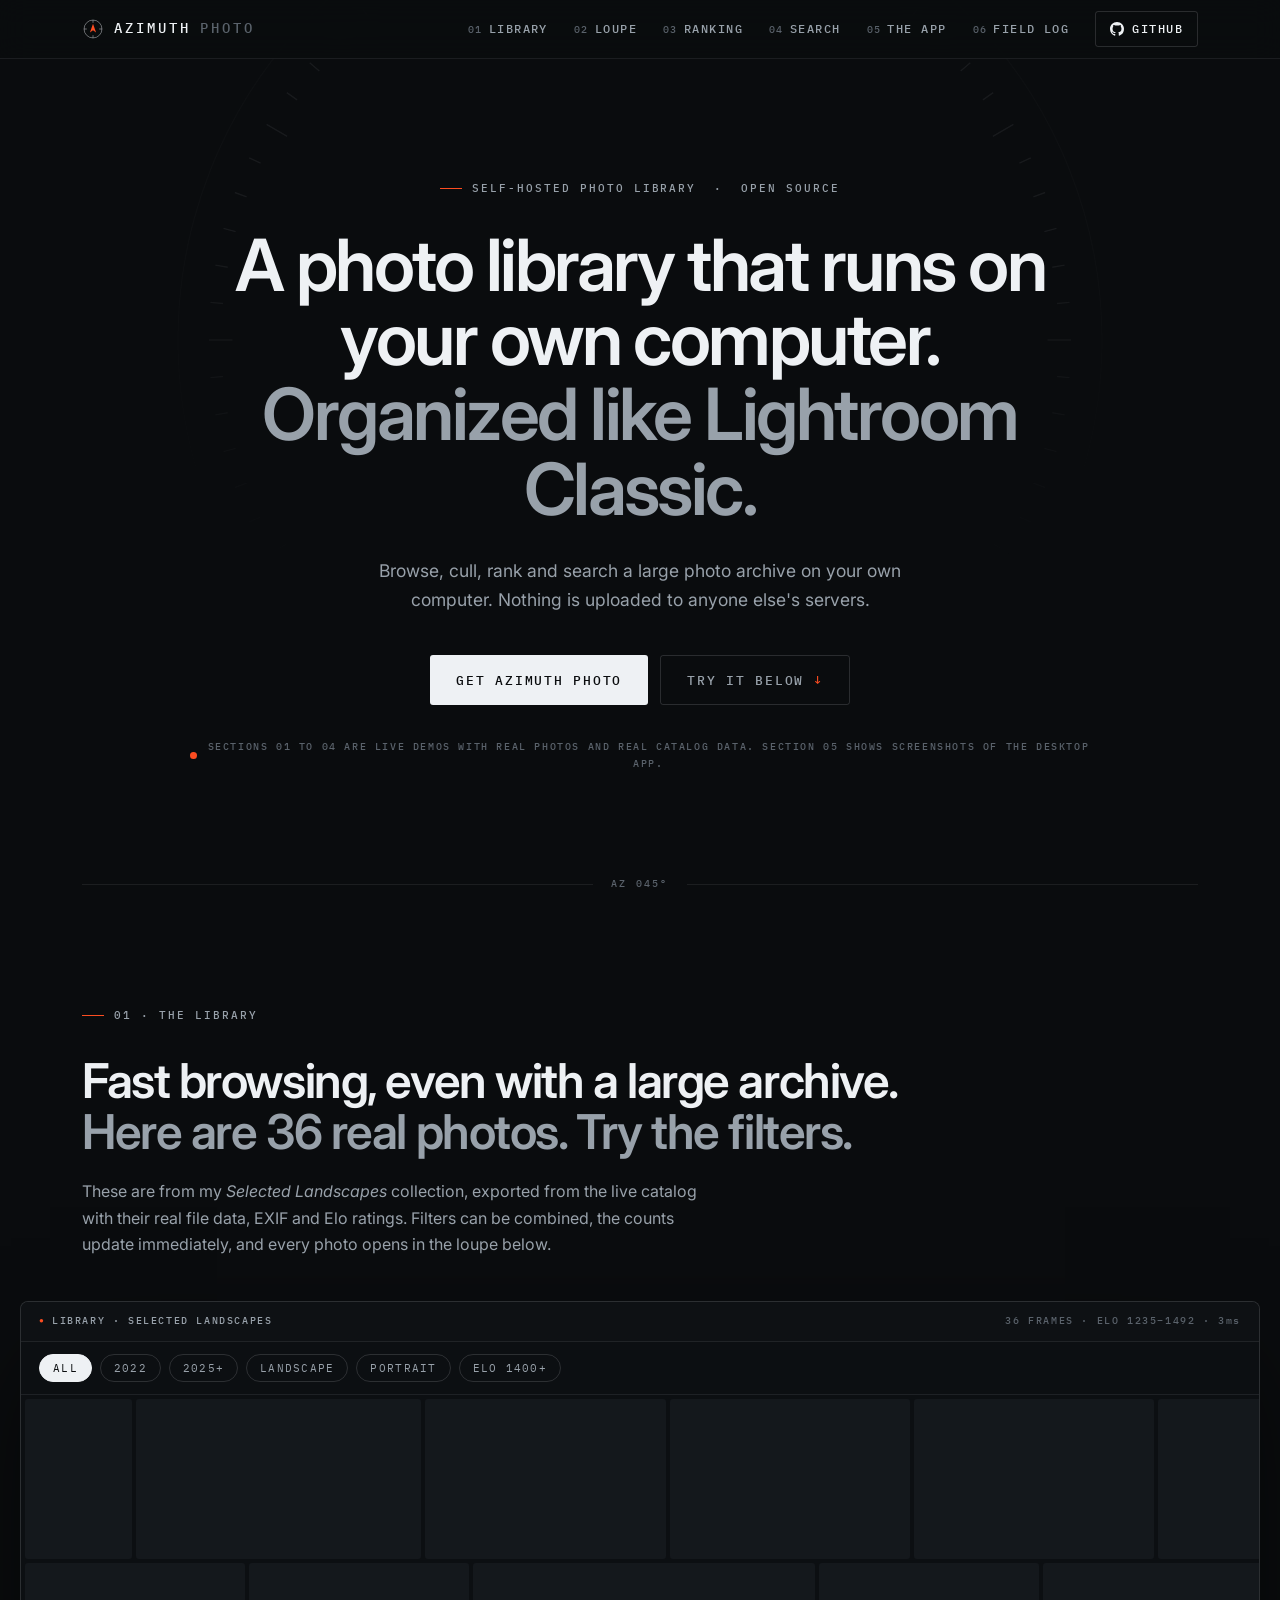
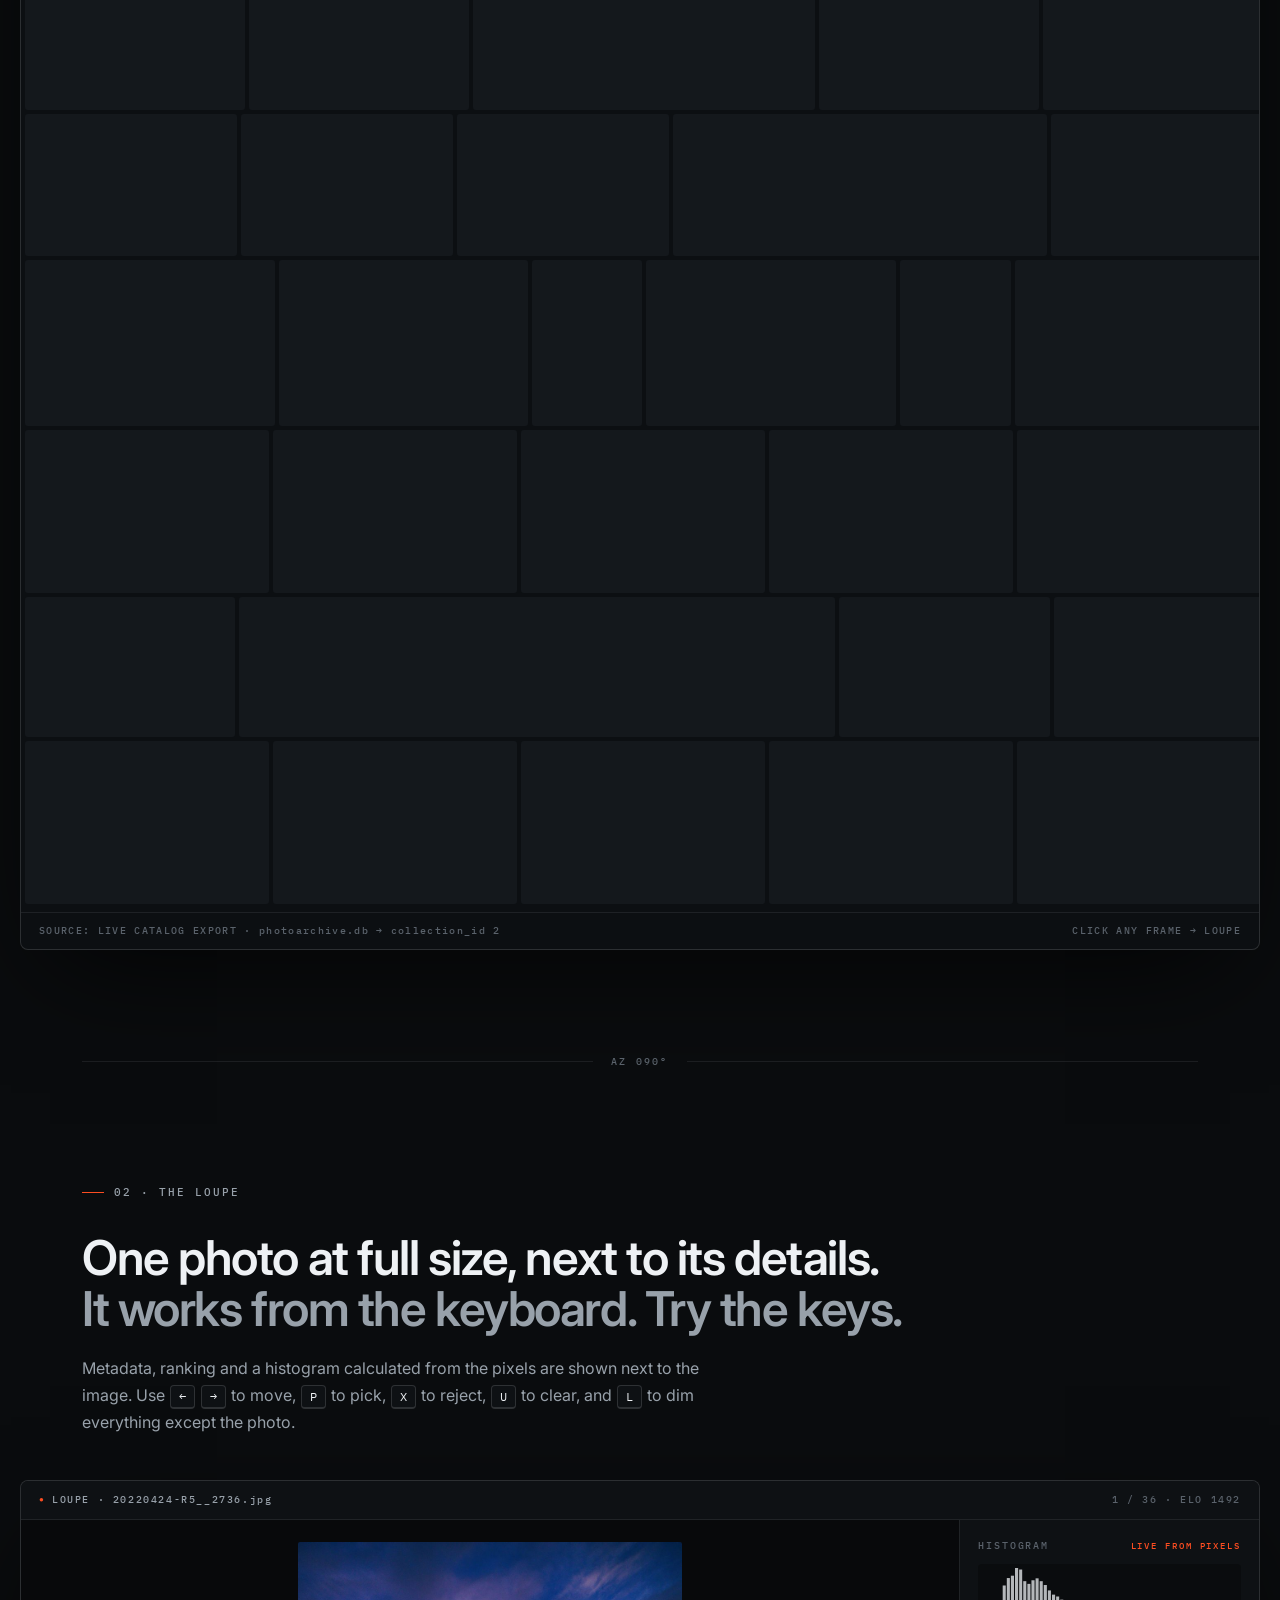
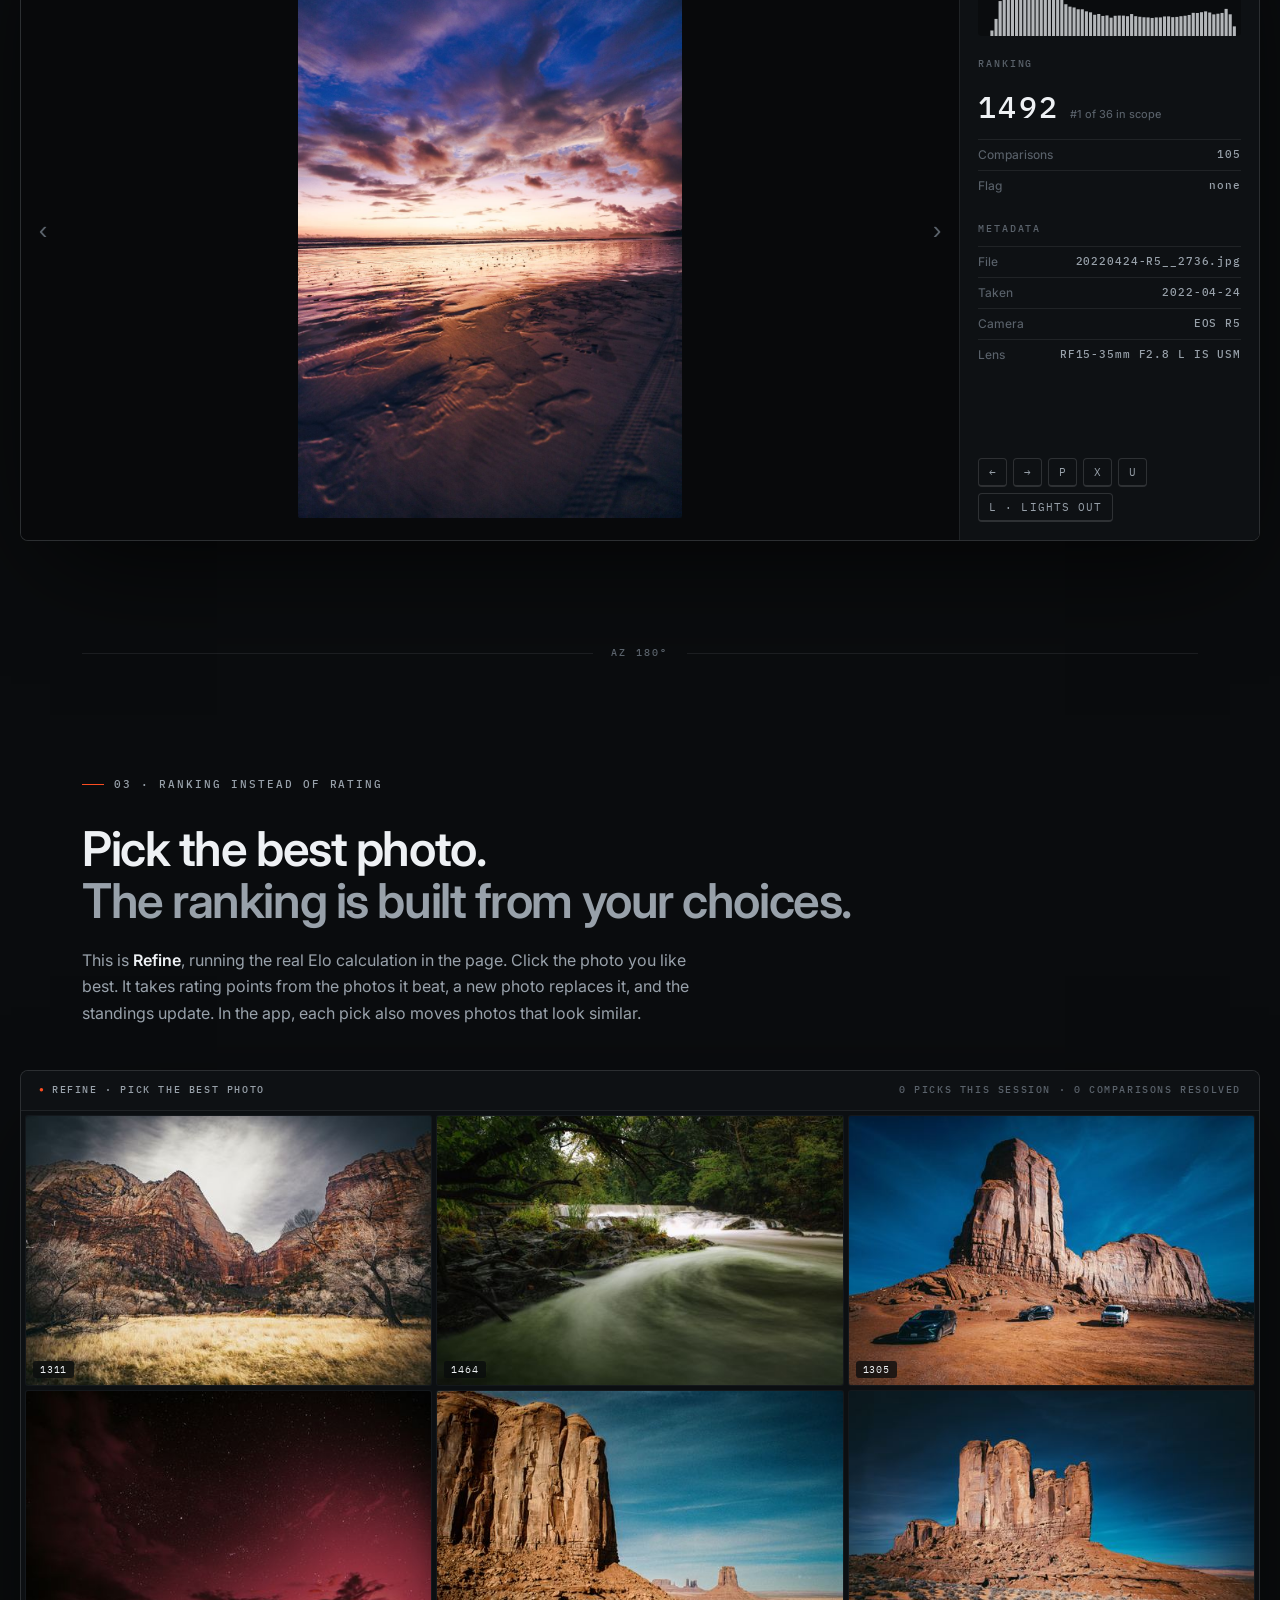
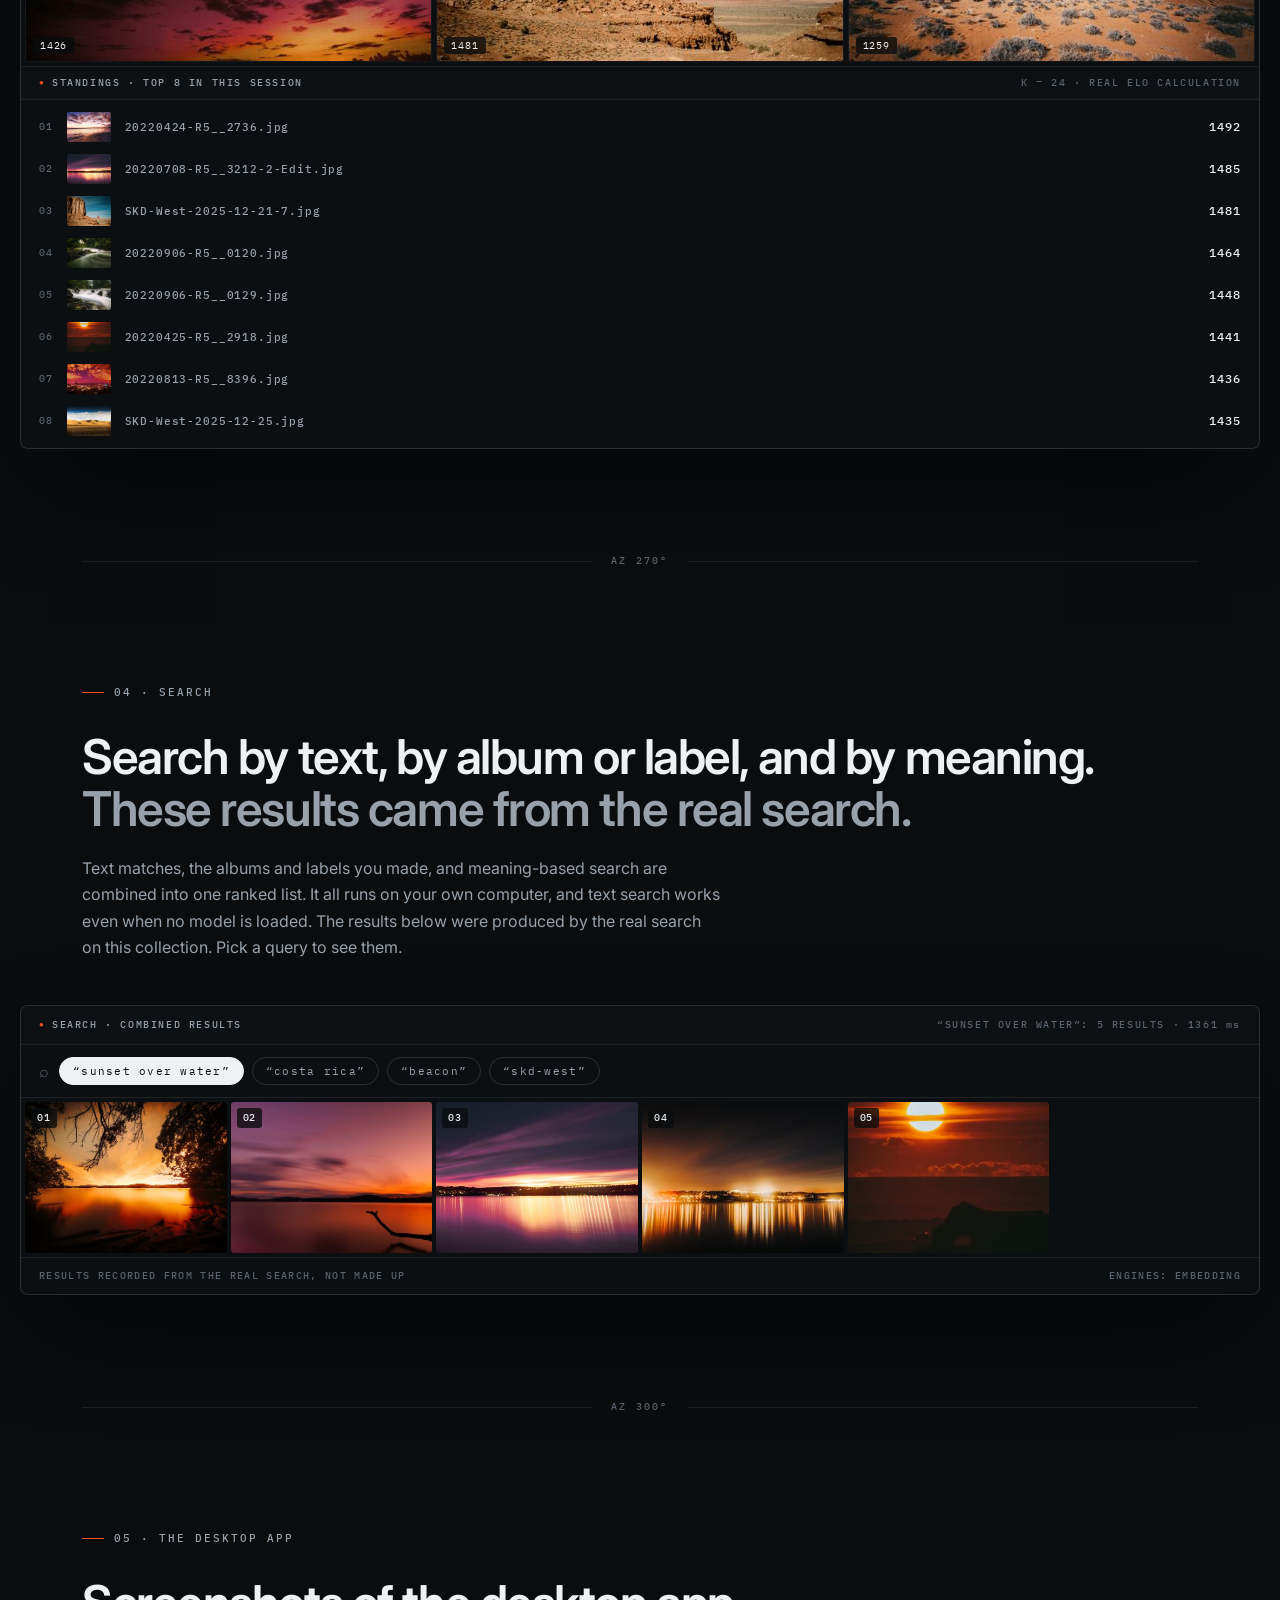
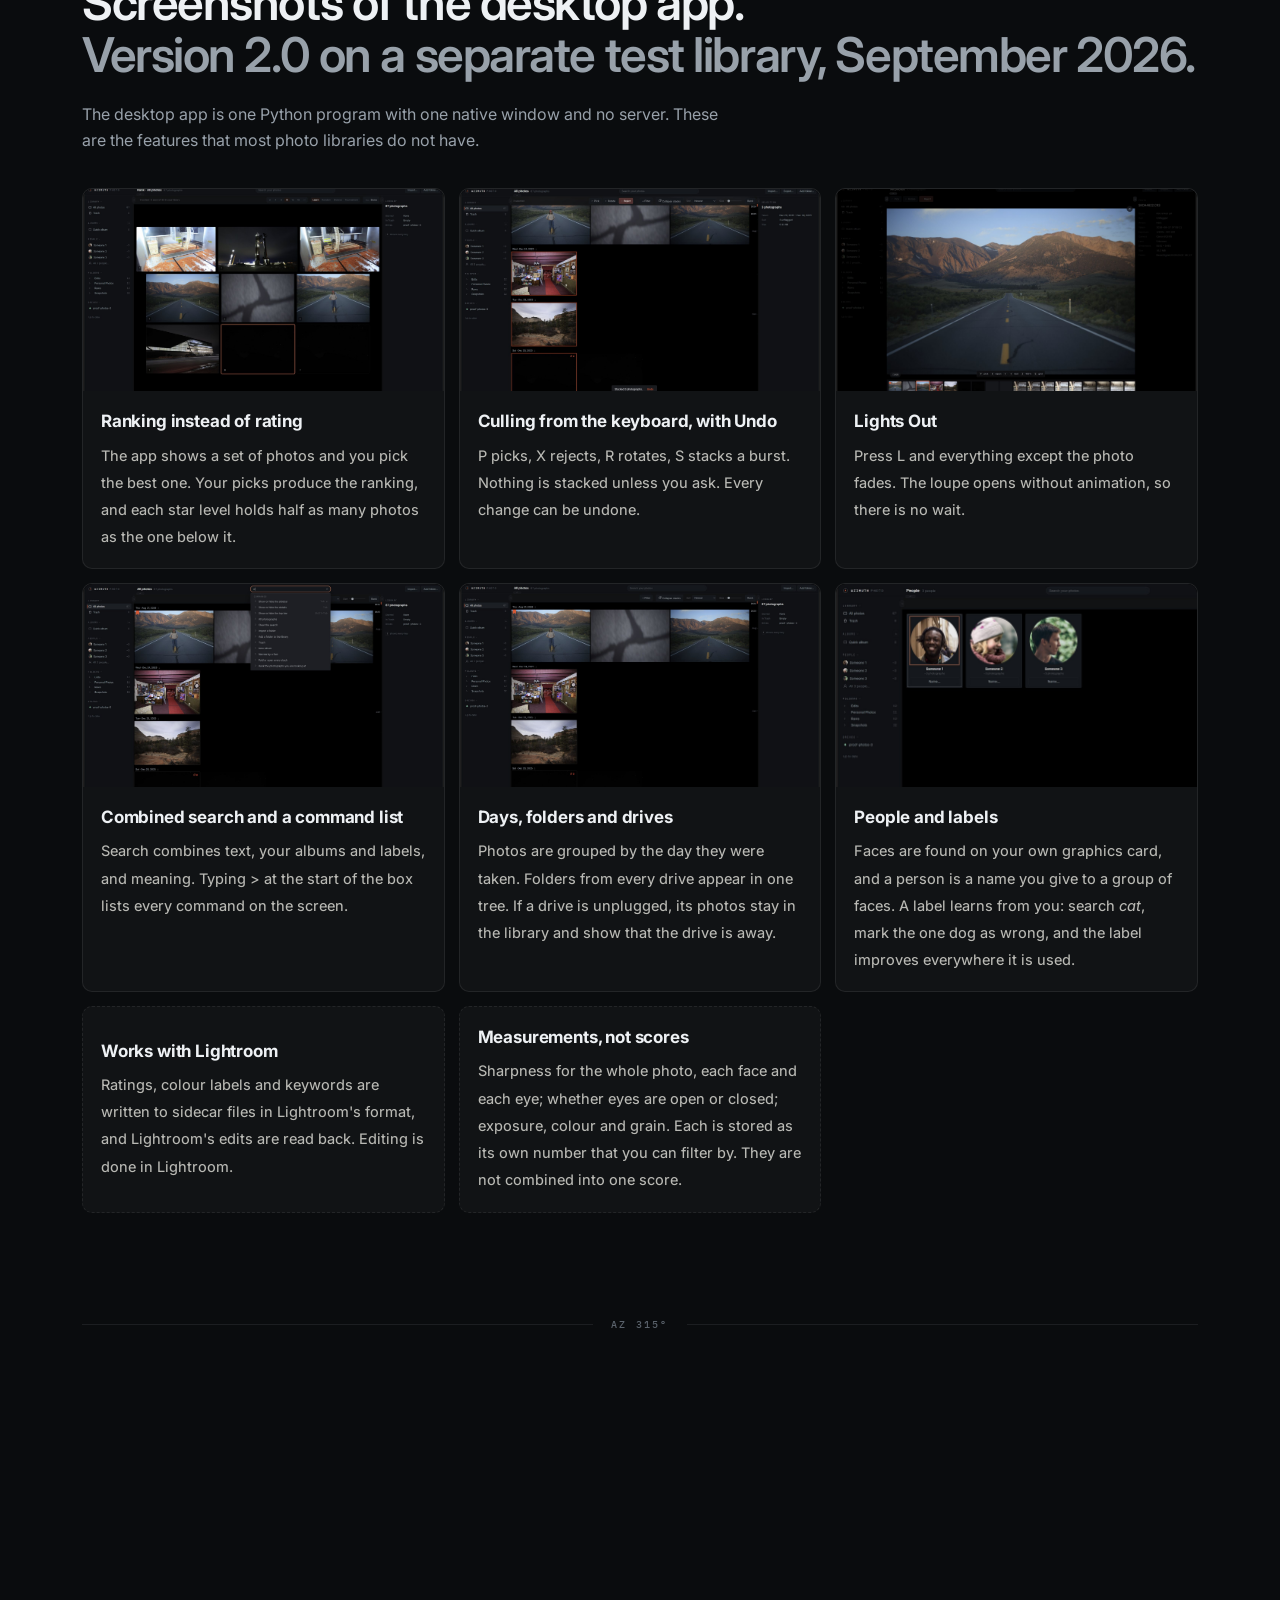
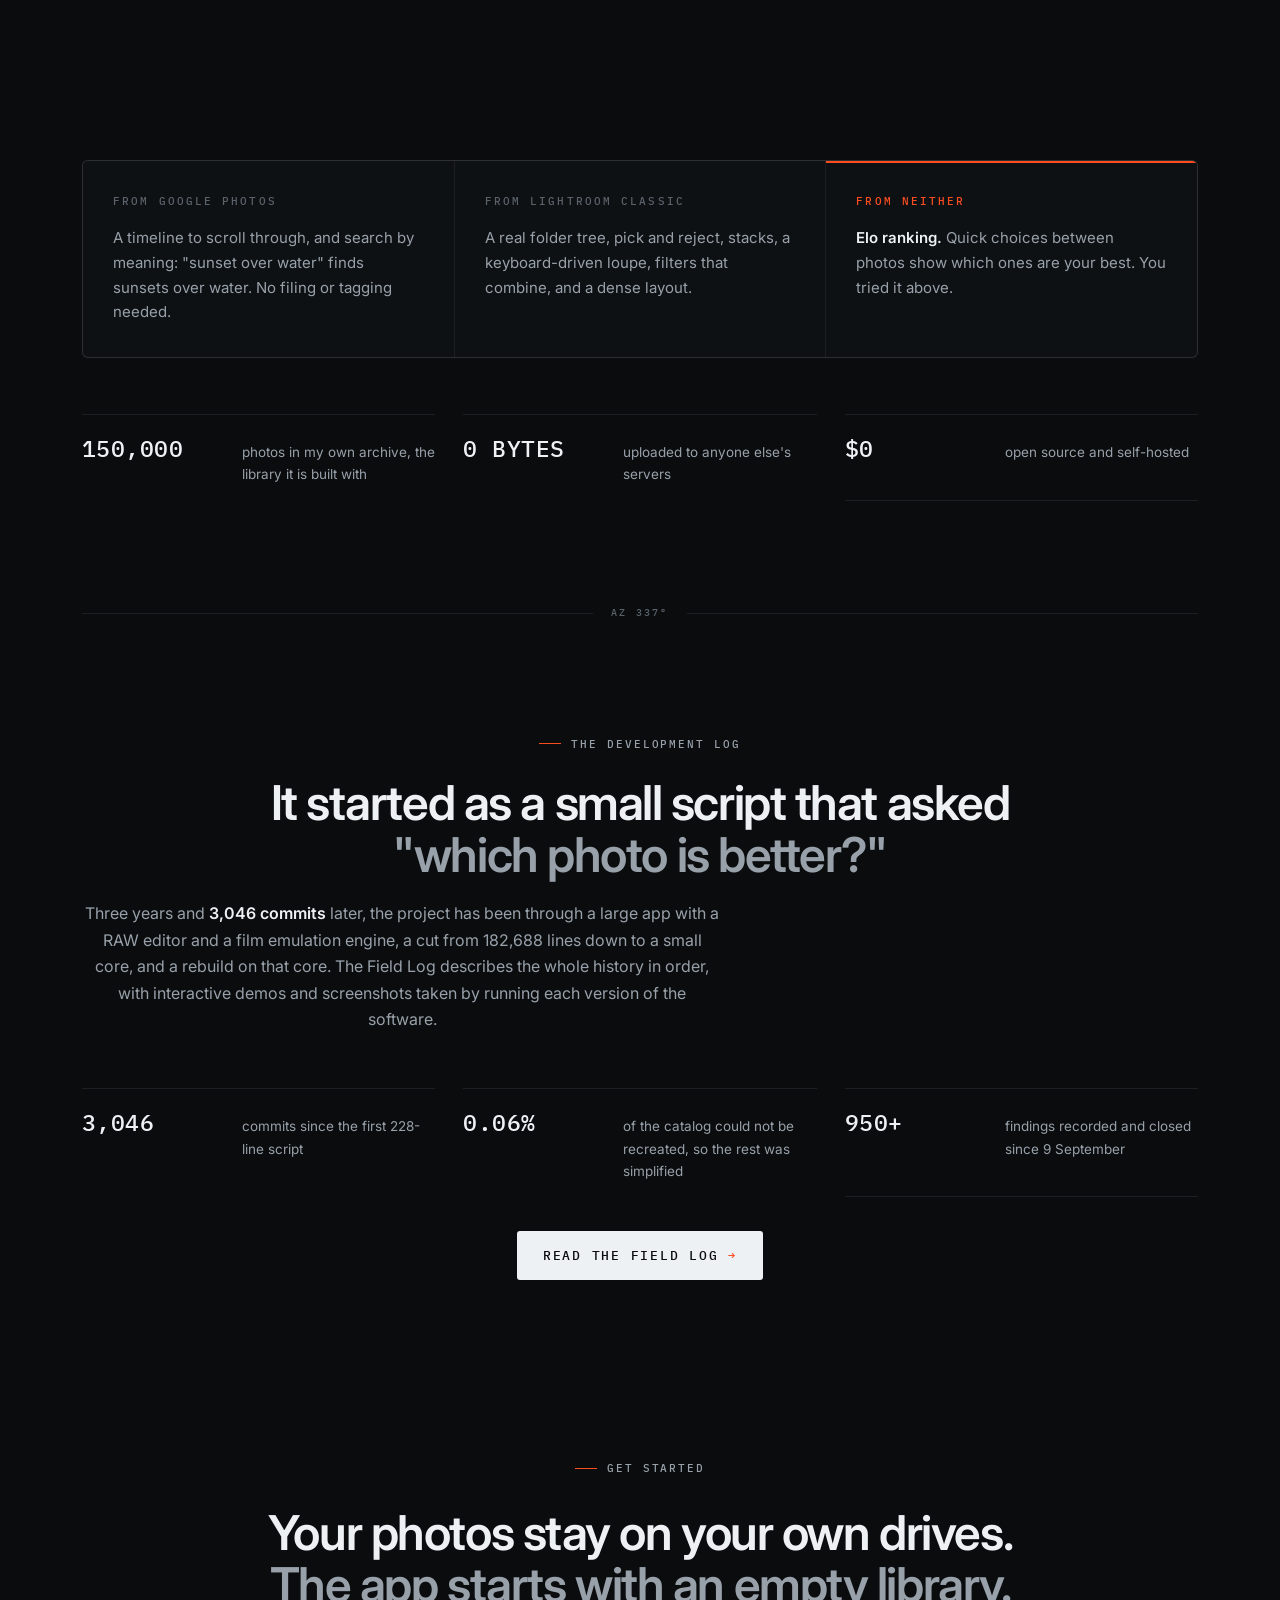
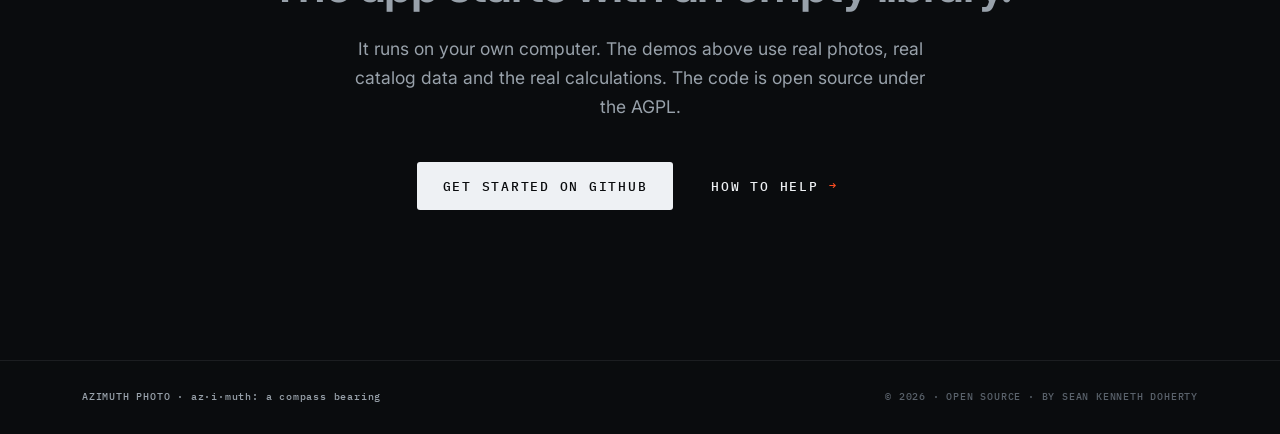
==== commit 8baa8634: "Rewrite the site copy in plain English The Field Log, the home page and the contribute page are rewr" ====
--- a/index.html
+++ b/index.html
@@ -3,10 +3,10 @@
 <head>
 <meta charset="UTF-8">
 <meta name="viewport" content="width=device-width, initial-scale=1.0">
-<title>Azimuth Photo — Your own photo cloud, with Lightroom Classic instincts</title>
-<meta name="description" content="Azimuth Photo is a fast, self-hosted photo library. Browse terabytes at lightning speed, rank your best work with Elo, search semantically — all on your own hardware. Open source, free.">
+<title>Azimuth Photo: a photo library that runs on your own computer</title>
+<meta name="description" content="Azimuth Photo is an open-source photo library that runs on your own computer. Browse, cull, rank and search a large archive without uploading it anywhere.">
 <meta property="og:title" content="Azimuth Photo">
-<meta property="og:description" content="Your own photo cloud — with Lightroom Classic instincts. Self-hosted, blazing fast, open source.">
+<meta property="og:description" content="An open-source photo library that runs on your own computer, with ranking, search and culling.">
 <meta property="og:image" content="https://azimuthphoto.com/assets/photos/lg/4303.jpg">
 <meta property="og:url" content="https://azimuthphoto.com">
 <link rel="icon" href="assets/favicon.svg" type="image/svg+xml">
@@ -51,14 +51,14 @@
 <header class="hero" id="top">
   <div class="compass" aria-hidden="true"></div>
   <div class="hero-inner">
-    <p class="kicker mono reveal"><span class="tick"></span>SELF-HOSTED PHOTO SYSTEM&nbsp;&nbsp;·&nbsp;&nbsp;OPEN SOURCE&nbsp;&nbsp;·&nbsp;&nbsp;AZ 000.0°–359.9°</p>
-    <h1 class="reveal d1">Your own photo cloud.<br><span class="dim">Lightroom Classic instincts.</span></h1>
-    <p class="lede reveal d2">Browse terabytes of photographs at lightning speed from your own computer, NAS, or server. Cull, rank, search, and develop tens of thousands of images — without uploading a single byte to anyone else's cloud.</p>
+    <p class="kicker mono reveal"><span class="tick"></span>SELF-HOSTED PHOTO LIBRARY&nbsp;&nbsp;·&nbsp;&nbsp;OPEN SOURCE</p>
+    <h1 class="reveal d1">A photo library that runs on your own computer.<br><span class="dim">Organized like Lightroom Classic.</span></h1>
+    <p class="lede reveal d2">Browse, cull, rank and search a large photo archive on your own computer. Nothing is uploaded to anyone else's servers.</p>
     <div class="hero-actions reveal d3">
       <a class="btn btn-primary" href="https://github.com/seankd3/Azimuth-Photo" target="_blank" rel="noopener">GET AZIMUTH PHOTO</a>
       <a class="btn btn-ghost" href="#library">TRY IT BELOW <span class="arrow">↓</span></a>
     </div>
-    <p class="live-note mono reveal d3"><span class="pulse"></span>PANELS 01–04 ARE LIVE — REAL PHOTOS, REAL CATALOG DATA, REAL MATH. 05 IS THE DESKTOP APP ITSELF, CAPTURED, NOT MOCKED.</p>
+    <p class="live-note mono reveal d3"><span class="pulse"></span>SECTIONS 01 TO 04 ARE LIVE DEMOS WITH REAL PHOTOS AND REAL CATALOG DATA. SECTION 05 SHOWS SCREENSHOTS OF THE DESKTOP APP.</p>
   </div>
 </header>
 
@@ -67,15 +67,12 @@
 <!-- ——— 01 · LIBRARY (interactive grid) ——— -->
 <section class="feature" id="library">
   <div class="section-inner">
-    <p class="kicker mono reveal"><span class="tick"></span>01 — THE LIBRARY</p>
-    <h2 class="reveal d1">50,000 photos feel like fifty.<br><span class="dim">Here are 36 real ones — filter them.</span></h2>
-    <p class="section-lede reveal d2">This is the author's <em>Selected Landscapes</em> collection, straight from the live catalog — real files, real EXIF, real Elo. Filters compose, counts answer instantly, and every frame opens in the loupe below.</p>
+    <p class="kicker mono reveal"><span class="tick"></span>01 · THE LIBRARY</p>
+    <h2 class="reveal d1">Fast browsing, even with a large archive.<br><span class="dim">Here are 36 real photos. Try the filters.</span></h2>
+    <p class="section-lede reveal d2">These are from my <em>Selected Landscapes</em> collection, exported from the live catalog with their real file data, EXIF and Elo ratings. Filters can be combined, the counts update immediately, and every photo opens in the loupe below.</p>
   </div>
   <div class="widget reveal d2">
-    <div class="widget-bar mono">
-      <span class="wb-title">LIBRARY — SELECTED LANDSCAPES</span>
-      <span class="wb-meta" id="grid-count"></span>
-    </div>
+    <div class="widget-bar mono"><span class="wb-title">LIBRARY · SELECTED LANDSCAPES</span> <span class="wb-meta" id="grid-count"></span></div>
     <div class="widget-toolbar" id="grid-filters"></div>
     <div class="lib-grid" id="lib-grid"></div>
     <div class="widget-foot mono"><span>SOURCE: LIVE CATALOG EXPORT · photoarchive.db → collection_id 2</span><span>CLICK ANY FRAME → LOUPE</span></div>
@@ -87,9 +84,9 @@
 <!-- ——— 02 · LOUPE (interactive) ——— -->
 <section class="feature" id="loupe">
   <div class="section-inner">
-    <p class="kicker mono reveal"><span class="tick"></span>02 — THE LOUPE</p>
-    <h2 class="reveal d1">A canvas, not a modal.<br><span class="dim">Keyboard-first. Try the keys.</span></h2>
-    <p class="section-lede reveal d2">Metadata, Elo ranking, and a histogram computed live from the pixels stay beside the image. Use <span class="key">←</span> <span class="key">→</span> to move, <span class="key">P</span> pick / <span class="key">X</span> reject / <span class="key">U</span> clear, and <span class="key">L</span> for lights-out — when it's just you and the photograph.</p>
+    <p class="kicker mono reveal"><span class="tick"></span>02 · THE LOUPE</p>
+    <h2 class="reveal d1">One photo at full size, next to its details.<br><span class="dim">It works from the keyboard. Try the keys.</span></h2>
+    <p class="section-lede reveal d2">Metadata, ranking and a histogram calculated from the pixels are shown next to the image. Use <span class="key">←</span> <span class="key">→</span> to move, <span class="key">P</span> to pick, <span class="key">X</span> to reject, <span class="key">U</span> to clear, and <span class="key">L</span> to dim everything except the photo.</p>
   </div>
   <div class="widget loupe-widget reveal d2" id="loupe-widget" tabindex="0">
     <div class="widget-bar mono">
@@ -109,7 +106,7 @@
           <h4 class="mono">RANKING</h4>
           <div class="lp-elo"><span class="mono" id="loupe-elo"></span><span class="lp-elo-sub" id="loupe-elo-sub"></span></div>
           <div class="lp-row"><span>Comparisons</span><span class="mono" id="loupe-cmp"></span></div>
-          <div class="lp-row"><span>Flag</span><span class="mono" id="loupe-flag">—</span></div>
+          <div class="lp-row"><span>Flag</span><span class="mono" id="loupe-flag">none</span></div>
         </div>
         <div class="lp-block">
           <h4 class="mono">METADATA</h4>
@@ -133,18 +130,15 @@
 <!-- ——— 03 · REFINE (interactive Elo) ——— -->
 <section class="feature" id="ranking">
   <div class="section-inner">
-    <p class="kicker mono reveal"><span class="tick"></span>03 — RANKING, NOT RATING</p>
-    <h2 class="reveal d1">Pick the best one.<br><span class="dim">That's it. That's the interface.</span></h2>
-    <p class="section-lede reveal d2">This is <strong>Refine</strong>, running the real Elo update right here in the page. Click your favorite — the winner takes rating from the frames it beat, a fresh contender steps in, and the standings shift live. In the app, every pick also propagates through visually similar photos.</p>
+    <p class="kicker mono reveal"><span class="tick"></span>03 · RANKING INSTEAD OF RATING</p>
+    <h2 class="reveal d1">Pick the best photo.<br><span class="dim">The ranking is built from your choices.</span></h2>
+    <p class="section-lede reveal d2">This is <strong>Refine</strong>, running the real Elo calculation in the page. Click the photo you like best. It takes rating points from the photos it beat, a new photo replaces it, and the standings update. In the app, each pick also moves photos that look similar.</p>
   </div>
   <div class="widget reveal d2">
-    <div class="widget-bar mono">
-      <span class="wb-title">REFINE — PICK THE BEST FRAME</span>
-      <span class="wb-meta" id="refine-stats"></span>
-    </div>
+    <div class="widget-bar mono"><span class="wb-title">REFINE · PICK THE BEST PHOTO</span> <span class="wb-meta" id="refine-stats"></span></div>
     <div class="refine-mosaic" id="refine-mosaic"></div>
     <div class="refine-board" id="refine-board">
-      <div class="widget-bar mono thin"><span class="wb-title">STANDINGS — TOP 8 OF THIS SESSION</span><span class="wb-meta">K = 24 · REAL ELO MATH</span></div>
+      <div class="widget-bar mono thin"><span class="wb-title">STANDINGS · TOP 8 IN THIS SESSION</span><span class="wb-meta">K = 24 · REAL ELO CALCULATION</span></div>
       <ol id="refine-list"></ol>
     </div>
   </div>
@@ -155,21 +149,18 @@
 <!-- ——— 04 · SEARCH (real engine results) ——— -->
 <section class="feature" id="search">
   <div class="section-inner">
-    <p class="kicker mono reveal"><span class="tick"></span>04 — SEARCH</p>
-    <h2 class="reveal d1">Three doors, fused.<br><span class="dim">These results came from the real ones.</span></h2>
-    <p class="section-lede reveal d2">The words, the sets you named, and the embedding space — fused by rank into one order and answered entirely on your own machine, whether or not a model is loaded. The results below were produced by the live archive's search against this collection; pick a query and watch the frames reorder.</p>
+    <p class="kicker mono reveal"><span class="tick"></span>04 · SEARCH</p>
+    <h2 class="reveal d1">Search by text, by album or label, and by meaning.<br><span class="dim">These results came from the real search.</span></h2>
+    <p class="section-lede reveal d2">Text matches, the albums and labels you made, and meaning-based search are combined into one ranked list. It all runs on your own computer, and text search works even when no model is loaded. The results below were produced by the real search on this collection. Pick a query to see them.</p>
   </div>
   <div class="widget reveal d2">
-    <div class="widget-bar mono">
-      <span class="wb-title">SEARCH — FUSED RESULTS</span>
-      <span class="wb-meta" id="search-meta"></span>
-    </div>
+    <div class="widget-bar mono"><span class="wb-title">SEARCH · COMBINED RESULTS</span> <span class="wb-meta" id="search-meta"></span></div>
     <div class="widget-toolbar search-toolbar">
       <span class="search-icon" aria-hidden="true">⌕</span>
       <div class="search-chips" id="search-chips"></div>
     </div>
     <div class="search-grid" id="search-grid"></div>
-    <div class="widget-foot mono"><span>RANKINGS CAPTURED FROM THE LIVE /api/search ENGINES — NOT STAGED</span><span id="search-src"></span></div>
+    <div class="widget-foot mono"><span>RESULTS RECORDED FROM THE REAL SEARCH, NOT MADE UP</span><span id="search-src"></span></div>
   </div>
 </section>
 
@@ -178,19 +169,19 @@
 <!-- ——— 05 · WHAT IT DOES (real captures of the desktop app) ——— -->
 <section class="feature" id="features">
   <div class="section-inner">
-    <p class="kicker mono reveal"><span class="tick"></span>05 — THE DESKTOP APP</p>
-    <h2 class="reveal d1">Every one of these is a real capture.<br><span class="dim">The 2.0 desktop app, on an isolated library, September 2026.</span></h2>
-    <p class="section-lede reveal d2">One Python process, one native window, no server. Here is what it does that other libraries don't.</p>
+    <p class="kicker mono reveal"><span class="tick"></span>05 · THE DESKTOP APP</p>
+    <h2 class="reveal d1">Screenshots of the desktop app.<br><span class="dim">Version 2.0 on a separate test library, September 2026.</span></h2>
+    <p class="section-lede reveal d2">The desktop app is one Python program with one native window and no server. These are the features that most photo libraries do not have.</p>
   </div>
   <div class="section-inner fgrid reveal d2">
-    <a class="fcard" href="/log/#ch-face"><img src="log/assets/screens/17-rank.jpg" alt="The Rank stage: a round of nine photographs, the cursor on one" loading="lazy" style="object-position:62% 40%"><div class="ft"><b>Rank, not rate</b><span>A round is dealt whole, at equal area. Pick the best one; the click never waits. Stars are the ranking's face — each one halves the set.</span></div></a>
-    <a class="fcard" href="/log/#ch-ledger"><img src="log/assets/screens/15-cull.jpg" alt="The grid after a keyboard cull: a pick, a reject, a turned frame, a stacked burst and an Undo toast" loading="lazy" style="object-position:20% 30%"><div class="ft"><b>Cull with the keyboard, take anything back</b><span>P, X, R, S. Stack a burst with one key; a stack is a decision, never something done to you. One toast, always with Undo.</span></div></a>
-    <a class="fcard" href="/log/#ch-ledger"><img src="log/assets/screens/21-lights-out.jpg" alt="The loupe under Lights Out: only the photograph" loading="lazy" style="object-position:50% 45%"><div class="ft"><b>Lights Out</b><span>Press L and every piece of chrome dims to nothing. The loupe has no open animation, because a wait under 200 ms shows nothing at all.</span></div></a>
-    <a class="fcard" href="/log/#ch-face"><img src="log/assets/screens/20-command-line.jpg" alt="The search box with a leading > listing every command" loading="lazy" style="object-position:55% 8%"><div class="ft"><b>Three doors, and a command line</b><span>Search fuses the words, the sets you named and the embedding space by rank. A leading &gt; turns the same box into every verb on the screen.</span></div></a>
-    <a class="fcard" href="/log/#ch-earned"><img src="log/assets/screens/14-library-grid.jpg" alt="The library: justified rows in day chapters with a timeline rail" loading="lazy" style="object-position:40% 12%"><div class="ft"><b>Day chapters, one folder tree, every drive</b><span>Justified rows grouped by the day they were taken. Folders from every attached disk in one tree; unplug a drive and the photographs stay and say so.</span></div></a>
-    <a class="fcard" href="/log/#ch-earned"><img src="log/assets/screens/18-people-wall.jpg" alt="The People wall: a group of faces to be named" loading="lazy" style="object-position:0% 30%"><div class="ft"><b>Predicted, then earned</b><span>Faces are found on your own card; a person is a name you give a group of them. Labels are born by teaching: search <i>cat</i>, say no to the one dog, and the word is smarter everywhere.</span></div></a>
-    <div class="fcard text"><div class="ft"><b>Lives beside Lightroom</b><span>Your rating, colour label and keywords are written into the sidecar in Lightroom's own words, and Lightroom's edits are read back, so the two apps stop disagreeing. Editing stays in Lightroom.</span></div></div>
-    <div class="fcard text"><div class="ft"><b>Facts, never verdicts</b><span>Sharpness per frame, per face and per eye; eyes open, closed or can't tell, from 106 landmarks. Exposure, palette, grain. Stored as numbers you can filter by — nothing blends them into a score.</span></div></div>
+    <a class="fcard" href="/log/#ch-face"><img src="log/assets/screens/17-rank.jpg" alt="The Rank stage: a round of nine photographs, the cursor on one" loading="lazy" style="object-position:62% 40%"><div class="ft"><b>Ranking instead of rating</b><span>The app shows a set of photos and you pick the best one. Your picks produce the ranking, and each star level holds half as many photos as the one below it.</span></div></a>
+    <a class="fcard" href="/log/#ch-ledger"><img src="log/assets/screens/15-cull.jpg" alt="The grid after a keyboard cull: a pick, a reject, a turned frame, a stacked burst and an Undo toast" loading="lazy" style="object-position:20% 30%"><div class="ft"><b>Culling from the keyboard, with Undo</b><span>P picks, X rejects, R rotates, S stacks a burst. Nothing is stacked unless you ask. Every change can be undone.</span></div></a>
+    <a class="fcard" href="/log/#ch-ledger"><img src="log/assets/screens/21-lights-out.jpg" alt="The loupe under Lights Out: only the photograph" loading="lazy" style="object-position:50% 45%"><div class="ft"><b>Lights Out</b><span>Press L and everything except the photo fades. The loupe opens without animation, so there is no wait.</span></div></a>
+    <a class="fcard" href="/log/#ch-face"><img src="log/assets/screens/20-command-line.jpg" alt="The search box with a leading > listing every command" loading="lazy" style="object-position:55% 8%"><div class="ft"><b>Combined search and a command list</b><span>Search combines text, your albums and labels, and meaning. Typing &gt; at the start of the box lists every command on the screen.</span></div></a>
+    <a class="fcard" href="/log/#ch-earned"><img src="log/assets/screens/14-library-grid.jpg" alt="The library: justified rows in day chapters with a timeline rail" loading="lazy" style="object-position:40% 12%"><div class="ft"><b>Days, folders and drives</b><span>Photos are grouped by the day they were taken. Folders from every drive appear in one tree. If a drive is unplugged, its photos stay in the library and show that the drive is away.</span></div></a>
+    <a class="fcard" href="/log/#ch-earned"><img src="log/assets/screens/18-people-wall.jpg" alt="The People wall: a group of faces to be named" loading="lazy" style="object-position:0% 30%"><div class="ft"><b>People and labels</b><span>Faces are found on your own graphics card, and a person is a name you give to a group of faces. A label learns from you: search <i>cat</i>, mark the one dog as wrong, and the label improves everywhere it is used.</span></div></a>
+    <div class="fcard text"><div class="ft"><b>Works with Lightroom</b><span>Ratings, colour labels and keywords are written to sidecar files in Lightroom's format, and Lightroom's edits are read back. Editing is done in Lightroom.</span></div></div>
+    <div class="fcard text"><div class="ft"><b>Measurements, not scores</b><span>Sharpness for the whole photo, each face and each eye; whether eyes are open or closed; exposure, colour and grain. Each is stored as its own number that you can filter by. They are not combined into one score.</span></div></div>
   </div>
 </section>
 
@@ -199,26 +190,26 @@
 <!-- ——— WHY / positioning ——— -->
 <section class="why">
   <div class="section-inner">
-    <p class="kicker mono reveal"><span class="tick"></span>WHY IT EXISTS</p>
-    <h2 class="reveal d1">Google Photos owns your library.<br>Lightroom was never its home.<br><span class="dim">Take the best instincts of both.</span></h2>
+    <p class="kicker mono reveal"><span class="tick"></span>WHY I BUILT IT</p>
+    <h2 class="reveal d1">I wanted my archive on my own drives,<br>with good tools to browse and rank it.<br><span class="dim">So it takes ideas from both Google Photos and Lightroom.</span></h2>
     <div class="cols reveal d2">
       <div class="col">
         <h3 class="mono">FROM GOOGLE PHOTOS</h3>
-        <p>An instant timeline you can fall into. Semantic search — “sunset over water” just works. Nothing to file, nothing to tag.</p>
+        <p>A timeline to scroll through, and search by meaning: "sunset over water" finds sunsets over water. No filing or tagging needed.</p>
       </div>
       <div class="col">
         <h3 class="mono">FROM LIGHTROOM CLASSIC</h3>
-        <p>A real folder tree. Pick / reject culling, stacks, a keyboard-first loupe, filters that compose, and density you can feel.</p>
+        <p>A real folder tree, pick and reject, stacks, a keyboard-driven loupe, filters that combine, and a dense layout.</p>
       </div>
       <div class="col col-accent">
         <h3 class="mono">FROM NEITHER</h3>
-        <p><strong>Elo photo ranking.</strong> Quick this-or-that picks teach the archive which photos are your best — you just tried it above.</p>
+        <p><strong>Elo ranking.</strong> Quick choices between photos show which ones are your best. You tried it above.</p>
       </div>
     </div>
     <div class="stats-row reveal d3">
-      <div class="stat"><span class="num mono">47,781</span><span class="lbl">photos in the author's own working archive</span></div>
-      <div class="stat"><span class="num mono">0 BYTES</span><span class="lbl">uploaded to anyone else's cloud</span></div>
-      <div class="stat"><span class="num mono">$0</span><span class="lbl">forever — open source, self-hosted, yours</span></div>
+      <div class="stat"><span class="num mono">150,000</span><span class="lbl">photos in my own archive, the library it is built with</span></div>
+      <div class="stat"><span class="num mono">0 BYTES</span><span class="lbl">uploaded to anyone else's servers</span></div>
+      <div class="stat"><span class="num mono">$0</span><span class="lbl">open source and self-hosted</span></div>
     </div>
   </div>
 </section>
@@ -228,13 +219,13 @@
 <!-- ——— THE STORY / FIELD LOG tie-in ——— -->
 <section class="why story" id="story">
   <div class="section-inner">
-    <p class="kicker mono reveal"><span class="tick"></span>BUILT IN THE OPEN</p>
-    <h2 class="reveal d1">It began as a weekend toy that asked<br><span class="dim">“which photo is better?”</span></h2>
-    <p class="section-lede reveal d2">Three years and <strong>2,587 commits</strong> later, that toy is a darkroom with a <strong>physically-modeled film emulation engine</strong> — and then, at 182,688 lines, it was <strong>gutted back down to a core you can hold in your head</strong>, and the product rebuilt on it: five tables, one process, and a findings ledger where <strong>a row closes only in the commit that does the work</strong>. The whole history is a Factorio-style development log: every idea, trade-off, benchmark and near-disaster, with live demos you can play with and screenshots captured by running the actual software at each point in time.</p>
+    <p class="kicker mono reveal"><span class="tick"></span>THE DEVELOPMENT LOG</p>
+    <h2 class="reveal d1">It started as a small script that asked<br><span class="dim">"which photo is better?"</span></h2>
+    <p class="section-lede reveal d2">Three years and <strong>3,046 commits</strong> later, the project has been through a large app with a RAW editor and a film emulation engine, a cut from 182,688 lines down to a small core, and a rebuild on that core. The Field Log describes the whole history in order, with interactive demos and screenshots taken by running each version of the software.</p>
     <div class="stats-row reveal d3">
-      <div class="stat"><span class="num mono">2,587</span><span class="lbl">commits, from a 228-line script to a darkroom and back</span></div>
-      <div class="stat"><span class="num mono">0.06<span class="dim2">%</span></span><span class="lbl">of the catalog was irreplaceable — the rest was deleted</span></div>
-      <div class="stat"><span class="num mono">509</span><span class="lbl">findings closed since 9 Sep — each with its commit, number or screenshot</span></div>
+      <div class="stat"><span class="num mono">3,046</span><span class="lbl">commits since the first 228-line script</span></div>
+      <div class="stat"><span class="num mono">0.06<span class="dim2">%</span></span><span class="lbl">of the catalog could not be recreated, so the rest was simplified</span></div>
+      <div class="stat"><span class="num mono">950+</span><span class="lbl">findings recorded and closed since 9 September</span></div>
     </div>
     <div class="hero-actions reveal d3" style="margin-top:34px">
       <a class="btn btn-primary" href="/log/">READ THE FIELD LOG <span class="arrow">→</span></a>
@@ -245,9 +236,9 @@
 <section class="cta">
   <div class="compass compass-cta" aria-hidden="true"></div>
   <div class="section-inner">
-    <p class="kicker mono reveal"><span class="tick"></span>FIND YOUR BEARING</p>
-    <h2 class="reveal d1">Your photos are your own.<br><span class="dim">The app ships empty and hungry.</span></h2>
-    <p class="lede reveal d2">Runs on your own hardware. Everything you just used was real: real frames, real catalog data, real math. Open source, AGPL, built in the open.</p>
+    <p class="kicker mono reveal"><span class="tick"></span>GET STARTED</p>
+    <h2 class="reveal d1">Your photos stay on your own drives.<br><span class="dim">The app starts with an empty library.</span></h2>
+    <p class="lede reveal d2">It runs on your own computer. The demos above use real photos, real catalog data and the real calculations. The code is open source under the AGPL.</p>
     <div class="hero-actions reveal d3">
       <a class="btn btn-primary" href="https://github.com/seankd3/Azimuth-Photo" target="_blank" rel="noopener">GET STARTED ON GITHUB</a>
       <a class="btn" href="/contribute/">HOW TO HELP <span class="arrow">→</span></a>
@@ -256,10 +247,7 @@
 </section>
 
 <footer class="footer">
-  <div class="section-inner footer-inner">
-    <span class="mono">AZIMUTH PHOTO — az·i·muth : the bearing to your best work.</span>
-    <span class="mono dim2">© 2026 · OPEN SOURCE · BUILT BY <a href="https://seankennethdoherty.com" style="color:inherit">SEAN KENNETH DOHERTY</a>, A PHOTOGRAPHER, FOR PHOTOGRAPHERS</span>
-  </div>
+  <div class="section-inner footer-inner"><span class="mono">AZIMUTH PHOTO · az·i·muth: a compass bearing</span> <span class="mono dim2">© 2026 · OPEN SOURCE · BY <a href="https://seankennethdoherty.com" style="color:inherit">SEAN KENNETH DOHERTY</a></span></div>
 </footer>
 
 <script type="module" src="js/main.js"></script>
